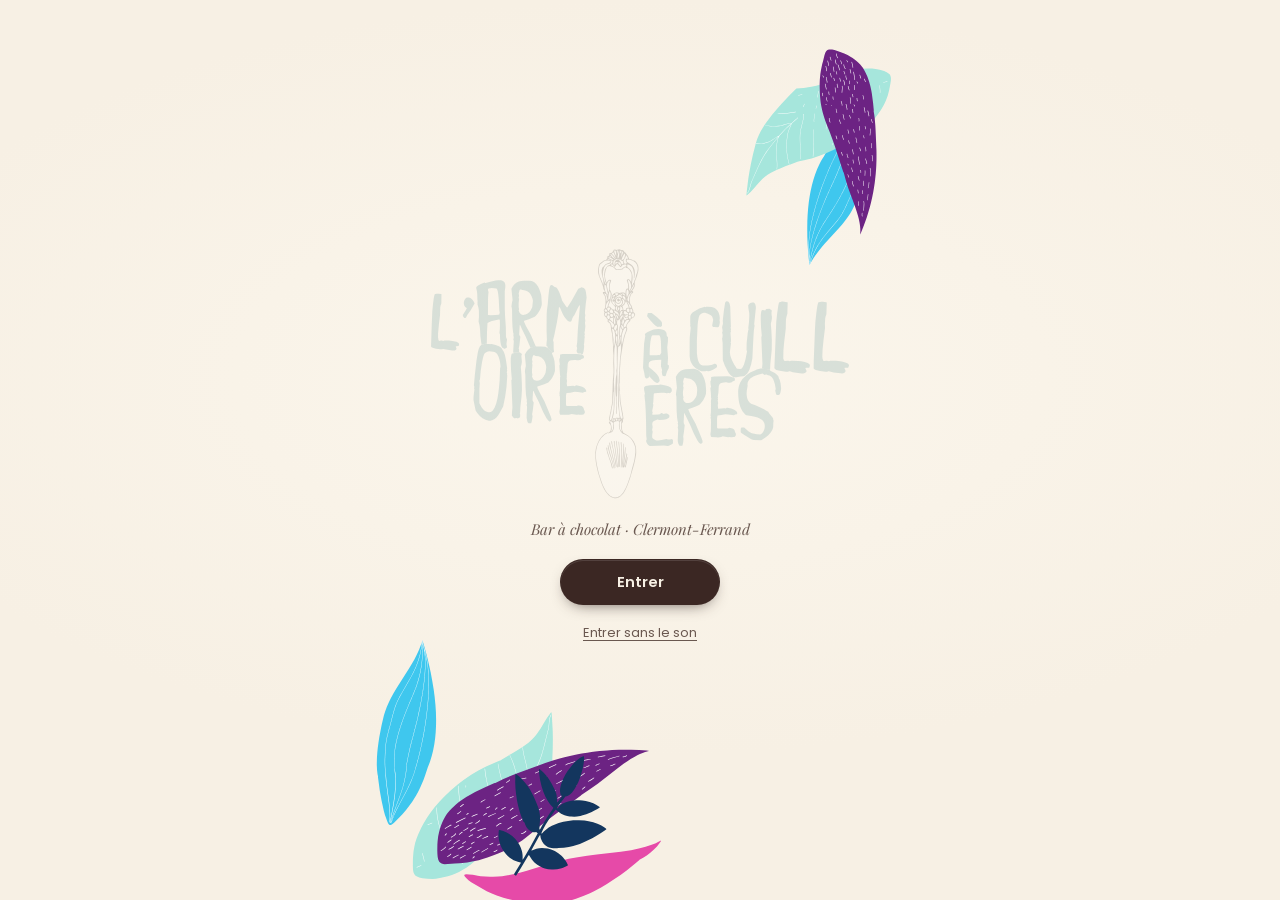
==== index.html @ fdead49d "L'Armoire à Cuillères : maquette du site-appli du bar à chocolat - Accueil : la devanture de la rue " ====
<!doctype html>
<html lang="fr">
<head>
<meta charset="utf-8">
<meta name="viewport" content="width=device-width, initial-scale=1, viewport-fit=cover">
<title>L'Armoire à Cuillères · Bar à chocolat & salon de thé à Clermont-Ferrand</title>
<meta name="description" content="Bar à chocolat et salon de thé rue des Chaussetiers à Clermont-Ferrand : 12 chocolats chauds grands crus, pâtisseries faites maison, thés, cafés et brunch du dimanche à 23 €. Ouvert du mardi au dimanche.">
<meta name="robots" content="noindex, nofollow">
<link rel="canonical" href="https://maliciousmusic.github.io/larmoire-a-cuilleres/">
<meta name="theme-color" content="#3B2723">
<meta name="color-scheme" content="light">
<meta name="format-detection" content="telephone=no">
<meta name="apple-mobile-web-app-capable" content="yes">
<meta name="mobile-web-app-capable" content="yes">
<meta name="apple-mobile-web-app-status-bar-style" content="default">
<meta name="apple-mobile-web-app-title" content="L'Armoire">
<meta name="geo.region" content="FR-63">
<meta name="geo.placename" content="Clermont-Ferrand">
<meta name="geo.position" content="45.778325;3.0841183">
<meta name="ICBM" content="45.778325, 3.0841183">
<meta property="og:type" content="website">
<meta property="og:locale" content="fr_FR">
<meta property="og:site_name" content="L'Armoire à Cuillères">
<meta property="og:title" content="L'Armoire à Cuillères · Bar à chocolat à Clermont-Ferrand">
<meta property="og:description" content="12 chocolats chauds grands crus, pâtisseries maison et brunch du dimanche, rue des Chaussetiers.">
<meta property="og:url" content="https://maliciousmusic.github.io/larmoire-a-cuilleres/">
<meta property="og:image" content="https://maliciousmusic.github.io/larmoire-a-cuilleres/assets/img/og-armoire.jpg">
<meta property="og:image:width" content="1200">
<meta property="og:image:height" content="630">
<meta name="twitter:card" content="summary_large_image">
<link rel="manifest" href="manifest.webmanifest">
<link rel="icon" href="assets/icons/favicon.svg" type="image/svg+xml">
<link rel="apple-touch-icon" href="assets/icons/apple-touch-icon.png">
<link rel="preload" href="assets/fonts/armoire-lettres.woff2" as="font" type="font/woff2" crossorigin>
<link rel="preload" href="assets/fonts/poppins-normal-400-latin.woff2" as="font" type="font/woff2" crossorigin>
<link rel="stylesheet" href="css/fonts.css?v=20260928091213">
<link rel="stylesheet" href="css/armoire.css?v=20260928091213">
<!-- JSONLD:DEBUT -->
<script type="application/ld+json">{"@context":"https://schema.org","@type":["CafeOrCoffeeShop","Bakery"],"@id":"https://maliciousmusic.github.io/larmoire-a-cuilleres/#armoire","name":"L'Armoire à Cuillères","alternateName":"L'Armoire à cuillères, bar à chocolat","description":"Bar à chocolat et salon de thé : 12 chocolats chauds grands crus, pâtisseries faites maison, thés, cafés et brunch du dimanche.","url":"https://maliciousmusic.github.io/larmoire-a-cuilleres/","image":"https://maliciousmusic.github.io/larmoire-a-cuilleres/assets/img/og-armoire.jpg","logo":"https://maliciousmusic.github.io/larmoire-a-cuilleres/assets/icons/icon-512.png","telephone":"+33783412145","email":"hello@larmoireacuilleres.com","priceRange":"€","servesCuisine":["Chocolat chaud","Pâtisserie","Brunch","Salon de thé"],"address":{"@type":"PostalAddress","streetAddress":"11 rue des Chaussetiers","postalCode":"63000","addressLocality":"Clermont-Ferrand","addressRegion":"Auvergne-Rhône-Alpes","addressCountry":"FR"},"geo":{"@type":"GeoCoordinates","latitude":45.778325,"longitude":3.0841183},"hasMap":"https://www.google.com/maps/place/L%27Armoire+%C3%A0+cuill%C3%A8res/@45.778325,3.0841183,17z/data=!4m6!3m5!1s0x47f71bdd60ae5327:0x1307a65303df46c3!8m2!3d45.778325!4d3.0841183","openingHoursSpecification":[{"@type":"OpeningHoursSpecification","dayOfWeek":"https://schema.org/Sunday","opens":"11:00","closes":"19:00"},{"@type":"OpeningHoursSpecification","dayOfWeek":"https://schema.org/Tuesday","opens":"13:00","closes":"19:00"},{"@type":"OpeningHoursSpecification","dayOfWeek":"https://schema.org/Wednesday","opens":"13:00","closes":"19:00"},{"@type":"OpeningHoursSpecification","dayOfWeek":"https://schema.org/Thursday","opens":"13:00","closes":"19:00"},{"@type":"OpeningHoursSpecification","dayOfWeek":"https://schema.org/Friday","opens":"13:00","closes":"19:00"},{"@type":"OpeningHoursSpecification","dayOfWeek":"https://schema.org/Saturday","opens":"13:00","closes":"19:00"}],"acceptsReservations":"Brunch du dimanche uniquement, par téléphone ou SMS","sameAs":["https://www.instagram.com/larmoireacuilleres/","https://www.facebook.com/larmoireacuilleres"],"hasMenu":{"@type":"Menu","name":"La carte","inLanguage":"fr","hasMenuSection":[{"@type":"MenuSection","name":"Chocolats grands crus","hasMenuItem":[{"@type":"MenuItem","name":"Blanc Ivoire 33 %","description":"Chocolat blanc peu sucré, aux notes de gâteau au beurre & de vanille.","offers":{"@type":"Offer","price":"5.20","priceCurrency":"EUR"}},{"@type":"MenuItem","name":"Kewane 34 %","description":"Crémeux & réglissé.","offers":{"@type":"Offer","price":"5.20","priceCurrency":"EUR"}},{"@type":"MenuItem","name":"Caramélia 35 %","description":"Douceur sucrée & ronde.","offers":{"@type":"Offer","price":"5.20","priceCurrency":"EUR"}},{"@type":"MenuItem","name":"Elianza Lait 35 %","description":"Crème glacée, caramel au beurre, cacao grillé & miel de châtaignier.","offers":{"@type":"Offer","price":"5.20","priceCurrency":"EUR"}},{"@type":"MenuItem","name":"Vanuari Lait 39 %","description":"Lait entier aux notes sucrées.","offers":{"@type":"Offer","price":"5.20","priceCurrency":"EUR"}},{"@type":"MenuItem","name":"Z-Caramel 43 %","description":"Texture craquante de caramel.","offers":{"@type":"Offer","price":"5.20","priceCurrency":"EUR"}},{"@type":"MenuItem","name":"Elianza Noir 55 %","description":"Cacao grillé, réglisse, anis étoilé & vanille.","offers":{"@type":"Offer","price":"5.20","priceCurrency":"EUR"}},{"@type":"MenuItem","name":"Vanuari Noir 63 %","description":"Texture fluide et équilibrée, douceur du miel, fruits rouges & poivre.","offers":{"@type":"Offer","price":"5.20","priceCurrency":"EUR"}},{"@type":"MenuItem","name":"Z-Café 70 %","description":"Véritables grains de café broyés avec le cacao.","offers":{"@type":"Offer","price":"5.20","priceCurrency":"EUR"}},{"@type":"MenuItem","name":"Mokaya Noir 75 %","description":"Fruits exotiques, miel, amandes & noisettes grillées, cacao fin grillé et poivré, vanille.","offers":{"@type":"Offer","price":"5.20","priceCurrency":"EUR"}},{"@type":"MenuItem","name":"Arcango Noir 85 %","description":"Cacao grillé aux légères notes de châtaignes.","offers":{"@type":"Offer","price":"5.20","priceCurrency":"EUR"}},{"@type":"MenuItem","name":"Noir Infini 99 %","description":"La saveur la plus intense.","offers":{"@type":"Offer","price":"5.20","priceCurrency":"EUR"}}]},{"@type":"MenuSection","name":"Les classiques","hasMenuItem":[{"@type":"MenuItem","name":"Chocolat Soyeux","description":"Doux & non sucré.","offers":{"@type":"Offer","price":"4.70","priceCurrency":"EUR"}},{"@type":"MenuItem","name":"Chocolat Intense","description":"Épais & corsé, cannelle et miel.","offers":{"@type":"Offer","price":"5.20","priceCurrency":"EUR"}}]},{"@type":"MenuSection","name":"Chocolats gourmets","hasMenuItem":[{"@type":"MenuItem","name":"Praliné noisette","offers":{"@type":"Offer","price":"5.90","priceCurrency":"EUR"}},{"@type":"MenuItem","name":"Guimauve","offers":{"@type":"Offer","price":"5.90","priceCurrency":"EUR"}},{"@type":"MenuItem","name":"Coco façon Bounty","offers":{"@type":"Offer","price":"5.90","priceCurrency":"EUR"}}]},{"@type":"MenuSection","name":"Chocolats glacés","hasMenuItem":[{"@type":"MenuItem","name":"Chocolat frappé simple","offers":{"@type":"Offer","price":"5.50","priceCurrency":"EUR"}},{"@type":"MenuItem","name":"Mocha glacé","offers":{"@type":"Offer","price":"5.80","priceCurrency":"EUR"}}]},{"@type":"MenuSection","name":"Cafés","hasMenuItem":[{"@type":"MenuItem","name":"Espresso","offers":{"@type":"Offer","price":"1.60","priceCurrency":"EUR"}},{"@type":"MenuItem","name":"Lungo","offers":{"@type":"Offer","price":"1.80","priceCurrency":"EUR"}},{"@type":"MenuItem","name":"Cappuccino","offers":{"@type":"Offer","price":"3.90","priceCurrency":"EUR"}},{"@type":"MenuItem","name":"Café latte","offers":{"@type":"Offer","price":"4.50","priceCurrency":"EUR"}},{"@type":"MenuItem","name":"Café viennois","offers":{"@type":"Offer","price":"2.50","priceCurrency":"EUR"}},{"@type":"MenuItem","name":"Mocha","description":"Espresso, chocolat & lait.","offers":{"@type":"Offer","price":"4.50","priceCurrency":"EUR"}}]},{"@type":"MenuSection","name":"Spécialités","hasMenuItem":[{"@type":"MenuItem","name":"Chaï Latte","description":"Latte aux épices.","offers":{"@type":"Offer","price":"4.50","priceCurrency":"EUR"}},{"@type":"MenuItem","name":"Matcha Latte","offers":{"@type":"Offer","price":"5.50","priceCurrency":"EUR"}},{"@type":"MenuItem","name":"Matcha Fraise","offers":{"@type":"Offer","price":"6.00","priceCurrency":"EUR"}}]},{"@type":"MenuSection","name":"Thés & infusions","hasMenuItem":[{"@type":"MenuItem","name":"Montagne Bleue","description":"Thé noir, fraise & rhubarbe.","offers":{"@type":"Offer","price":"3.90","priceCurrency":"EUR"}},{"@type":"MenuItem","name":"Blue of London","description":"Thé noir du Yunnan & bergamote.","offers":{"@type":"Offer","price":"3.90","priceCurrency":"EUR"}},{"@type":"MenuItem","name":"Thé des Alizés","description":"Thé vert, pêche blanche & fleur d'oranger.","offers":{"@type":"Offer","price":"3.90","priceCurrency":"EUR"}},{"@type":"MenuItem","name":"Thé des Fakirs","description":"Thé vert, cardamome, gingembre & agrumes.","offers":{"@type":"Offer","price":"3.90","priceCurrency":"EUR"}},{"@type":"MenuItem","name":"Thé Merveilleux","description":"Thé vert, amandes caramélisées & pistache.","offers":{"@type":"Offer","price":"3.90","priceCurrency":"EUR"}},{"@type":"MenuItem","name":"Limoncha","description":"Thé vert & noir aux influences japonaises, riz grillé, amandes & citron.","offers":{"@type":"Offer","price":"3.90","priceCurrency":"EUR"}},{"@type":"MenuItem","name":"Mama Relax","description":"Infusion BIO, mélisse & lavande.","offers":{"@type":"Offer","price":"3.90","priceCurrency":"EUR"}},{"@type":"MenuItem","name":"L'Herboriste","description":"Infusion BIO, curcuma, réglisse & verveine.","offers":{"@type":"Offer","price":"3.90","priceCurrency":"EUR"}},{"@type":"MenuItem","name":"Paris for You","description":"Thé vert, litchi, framboise & notes de rose.","offers":{"@type":"Offer","price":"3.90","priceCurrency":"EUR"}},{"@type":"MenuItem","name":"Louvre côté Jardin","description":"Thé vert, pomme, prune & coing.","offers":{"@type":"Offer","price":"3.90","priceCurrency":"EUR"}}]},{"@type":"MenuSection","name":"Boissons fraîches","hasMenuItem":[{"@type":"MenuItem","name":"Matcha glacé","offers":{"@type":"Offer","price":"5.50","priceCurrency":"EUR"}},{"@type":"MenuItem","name":"Sodas","description":"Coca-Cola, Coca-Cola Zéro, ou limonade Lorina.","offers":{"@type":"Offer","price":"4.00","priceCurrency":"EUR"}},{"@type":"MenuItem","name":"Jus de fruits","offers":{"@type":"Offer","price":"4.00","priceCurrency":"EUR"}},{"@type":"MenuItem","name":"Citronnade maison","offers":{"@type":"Offer","price":"4.50","priceCurrency":"EUR"}},{"@type":"MenuItem","name":"Thé glacé maison","description":"Pêche, sureau, framboise ou citron.","offers":{"@type":"Offer","price":"4.00","priceCurrency":"EUR"}},{"@type":"MenuItem","name":"Sirop à l'eau","offers":{"@type":"Offer","price":"2.00","priceCurrency":"EUR"}}]},{"@type":"MenuSection","name":"Gâteaux","hasMenuItem":[{"@type":"MenuItem","name":"Fondant chocolat noir","description":"Pointe de sel.","offers":{"@type":"Offer","price":"5.50","priceCurrency":"EUR"}},{"@type":"MenuItem","name":"Fondant chocolat au lait","offers":{"@type":"Offer","price":"5.50","priceCurrency":"EUR"}},{"@type":"MenuItem","name":"Brownie","offers":{"@type":"Offer","price":"5.50","priceCurrency":"EUR"}},{"@type":"MenuItem","name":"Cheesecake","offers":{"@type":"Offer","price":"5.50","priceCurrency":"EUR"}},{"@type":"MenuItem","name":"Cookie","offers":{"@type":"Offer","price":"3.90","priceCurrency":"EUR"}},{"@type":"MenuItem","name":"Cake","offers":{"@type":"Offer","price":"4.90","priceCurrency":"EUR"}}]},{"@type":"MenuSection","name":"Pour les petits bidons","hasMenuItem":[{"@type":"MenuItem","name":"Formule enfant","description":"Verre de lait spéculoos-vanille, chocolat chaud ou boisson fraîche + petite part de gâteau.","offers":{"@type":"Offer","price":"5.60","priceCurrency":"EUR"}}]},{"@type":"MenuSection","name":"Brunch du dimanche","hasMenuItem":[{"@type":"MenuItem","name":"Brunch du dimanche","description":"Un plat salé au choix (accompagné de sa salade fraîche), Une boisson chaude au choix (café, thé ou chocolat chaud), Un jus de pomme, Notre délicieux cookie (la petite touche sucrée signée L’Armoire), et buffet à volonté.","offers":{"@type":"Offer","price":"23.00","priceCurrency":"EUR"}}]}]},"foundingDate":"2013"}</script>
<script type="application/ld+json">{"@context":"https://schema.org","@type":"FAQPage","mainEntity":[{"@type":"Question","name":"Peut-on réserver pour le goûter ?","acceptedAnswer":{"@type":"Answer","text":"Non : pour le goûter, on vient comme on est, sans réservation. L'Armoire est toute petite ; en semaine ou en début d'après-midi, on trouve plus facilement une place."}},{"@type":"Question","name":"Comment réserver le brunch du dimanche ?","acceptedAnswer":{"@type":"Answer","text":"Par téléphone ou SMS au 07 83 41 21 45. Le brunch est servi tous les dimanches à partir de 11h30, 23 € par personne ; les places sont limitées."}},{"@type":"Question","name":"Le chocolat chaud est-il servi bouillant ?","acceptedAnswer":{"@type":"Answer","text":"Non : il est préparé à la minute et servi autour de 65 °C, la température où l'on sent le mieux ses arômes."}},{"@type":"Question","name":"Y a-t-il des laits végétaux ?","acceptedAnswer":{"@type":"Answer","text":"Oui : avoine, coco ou amande, pour 0,50 € de plus. Arômes (vanille, caramel, spéculoos, praliné noisette) : 0,30 €."}},{"@type":"Question","name":"Peut-on commander un gâteau entier ?","acceptedAnswer":{"@type":"Answer","text":"Oui, au moins 24 h à l'avance, par e-mail à hello@larmoireacuilleres.com."}},{"@type":"Question","name":"Tout est-il fait maison ?","acceptedAnswer":{"@type":"Answer","text":"Oui : les pâtisseries sont préparées chaque jour dans notre labo, rue des Chaussetiers, avec du lait bio, du miel et de la farine de producteurs d'Auvergne."}}]}</script>
<script type="application/ld+json">{"@context":"https://schema.org","@type":"WebSite","name":"L'Armoire à Cuillères","url":"https://maliciousmusic.github.io/larmoire-a-cuilleres/","inLanguage":"fr"}</script>
<!-- JSONLD:FIN -->
</head>
<body>
<a class="skip" href="#main">Aller au contenu</a>

<!-- ======================= icônes (dessinées au trait, comme leurs cuillères) ======================= -->
<svg class="sprite" aria-hidden="true" focusable="false">
  <defs>
    <symbol id="i-armoire" viewBox="0 0 32 32"><path d="M6 7.5c0-2 1.5-3.5 3.5-3.5h13c2 0 3.5 1.5 3.5 3.5V26H6z"/><path d="M4.5 7.5h23M16 7.5V26M13.3 15.5v2.4M18.7 15.5v2.4M7.5 26v2.5M24.5 26v2.5M4.5 26h23"/><path d="M11 4.2c1.6-1.8 3.2-2.4 5-2.4s3.4.6 5 2.4"/></symbol>
    <symbol id="i-tasse" viewBox="0 0 32 32"><path d="M6 13h17v4.5c0 4.7-3.8 8.5-8.5 8.5S6 22.2 6 17.5z"/><path d="M23 15h1.6a3 3 0 0 1 0 6H22.3M3.5 28h23"/><path d="M11 9.5c-1.3-1.4 1.2-2.4 0-4M15 9.5c-1.3-1.4 1.2-2.4 0-4M19 9.5c-1.3-1.4 1.2-2.4 0-4"/></symbol>
    <symbol id="i-brunch" viewBox="0 0 32 32"><path d="M4.8 21.5c-1.6-4.5.6-9 4.6-10.6 3-1.2 6.3-1.2 9.2-.4 4.3 1.2 7.6 5 7.6 9.6"/><path d="M9.4 10.9l1.8 10.3M16 10.1v11.4M22.6 10.9l-1.8 10.3M4.8 21.5c3.7.9 7.5 1.4 11.2 1.4s7.5-.5 11.2-1.4"/><path d="M3 25.5h26"/></symbol>
    <symbol id="i-cuillere" viewBox="0 0 32 32"><path d="M16 2.8c1.7 0 2.7 1.2 2.7 2.6 0 1.3-1 2.2-1.6 3.2-.5.9-.4 2-.4 3v5.3"/><path d="M16 2.8c-1.7 0-2.7 1.2-2.7 2.6 0 1.3 1 2.2 1.6 3.2.5.9.4 2 .4 3v5.3"/><path d="M16 16.9c3.1 0 5 2.7 5 6s-2.2 6.3-5 6.3-5-3-5-6.3 1.9-6 5-6z"/><path d="M14.6 5.3c.5-.6 2.3-.6 2.8 0M16 22v5"/></symbol>
    <symbol id="i-nichoir" viewBox="0 0 32 32"><path d="M6 13L16 4l10 9"/><path d="M8.5 11.5V27h15V11.5M5.5 27h21"/><circle cx="16" cy="16.5" r="3"/><path d="M16 21.5v3M13.5 22.5h5"/></symbol>
    <symbol id="i-horloge" viewBox="0 0 24 24"><circle cx="12" cy="12" r="8.5"/><path d="M12 7.5V12l3 2"/></symbol>
    <symbol id="i-pin" viewBox="0 0 24 24"><path d="M12 21s-6.5-5.6-6.5-11a6.5 6.5 0 0 1 13 0c0 5.4-6.5 11-6.5 11z"/><circle cx="12" cy="10" r="2.4"/></symbol>
    <symbol id="i-tel" viewBox="0 0 24 24"><path d="M6.6 3.5h2.8l1.4 4.2-2 1.3a11 11 0 0 0 6.2 6.2l1.3-2 4.2 1.4v2.8a2 2 0 0 1-2.1 2A16 16 0 0 1 4.6 5.6a2 2 0 0 1 2-2.1z"/></symbol>
    <symbol id="i-insta" viewBox="0 0 24 24"><rect x="3.5" y="3.5" width="17" height="17" rx="5"/><circle cx="12" cy="12" r="3.9"/><circle cx="17.2" cy="6.8" r=".6"/></symbol>
    <symbol id="i-mail" viewBox="0 0 24 24"><rect x="3.5" y="5.5" width="17" height="13" rx="2"/><path d="M4 7l8 6 8-6"/></symbol>
    <symbol id="i-sms" viewBox="0 0 24 24"><path d="M4 5.5h16v10.5H9.5L5.5 19.5V16H4z"/><path d="M8 10.5h.01M12 10.5h.01M16 10.5h.01"/></symbol>
    <symbol id="i-son" viewBox="0 0 24 24"><path d="M4 9.5h3.5L12 5.5v13l-4.5-4H4z"/><path class="onde" d="M15.5 9a4 4 0 0 1 0 6M18 6.5a7.6 7.6 0 0 1 0 11"/><path class="barre" d="M16 9l5 6M21 9l-5 6"/></symbol>
    <symbol id="i-croix" viewBox="0 0 24 24"><path d="M6 6l12 12M18 6L6 18"/></symbol>
    <symbol id="i-fleche" viewBox="0 0 24 24"><path d="M5 12h13M13 6.5l5.5 5.5-5.5 5.5"/></symbol>
    <symbol id="i-cal" viewBox="0 0 24 24"><rect x="4" y="5.5" width="16" height="14" rx="2"/><path d="M4 10h16M8.5 3.5v4M15.5 3.5v4"/></symbol>
    <symbol id="i-etoile" viewBox="0 0 24 24"><path d="M12 3.8l2.5 5.2 5.7.8-4.1 4 1 5.7L12 16.8l-5.1 2.7 1-5.7-4.1-4 5.7-.8z"/></symbol>
    <symbol id="i-qr" viewBox="0 0 24 24"><rect x="4" y="4" width="6" height="6" rx="1"/><rect x="14" y="4" width="6" height="6" rx="1"/><rect x="4" y="14" width="6" height="6" rx="1"/><path d="M14 14h2.5v2.5H14zM17.5 17.5H20V20h-2.5zM14 18.5h1.5M18.5 14H20"/></symbol>
  </defs>
</svg>

<!-- ======================= décor pour ordinateur ======================= -->
<aside class="bureau" aria-hidden="true">
  <div class="bureau-g"><div class="bureau-feuilles" id="bureau-feuilles-g"></div><p class="bureau-mot">Bar à chocolat<br>&amp; salon de thé</p><p class="bureau-adr">11 rue des Chaussetiers<br>Clermont-Ferrand</p></div>
  <div class="bureau-d"><div class="bureau-qr" id="bureau-qr"></div><p class="bureau-mot">Encore mieux<br>sur votre téléphone</p><div class="bureau-feuilles" id="bureau-feuilles-d"></div></div>
</aside>

<!-- ======================= ouverture : le logo se dessine ======================= -->
<div class="splash" id="splash" hidden>
  <div class="splash-feuilles" id="splash-feuilles" aria-hidden="true"></div>
  <div class="splash-logo" id="splash-logo" role="img" aria-label="L'Armoire à Cuillères"></div>
  <p class="splash-sous">Bar à chocolat · Clermont-Ferrand</p>
  <button class="btn btn-choco splash-entrer" id="splash-entrer" type="button" data-sfx="none">Entrer</button>
  <button class="splash-muet" id="splash-muet" type="button" data-sfx="none">Entrer sans le son</button>
</div>

<main id="main">

  <!-- ======================= ACCUEIL ======================= -->
  <section class="view" id="accueil" data-view="accueil" aria-labelledby="accueil-titre">
    <div class="view-scroll">
      <div class="scene" id="scene-facade">
        <div class="facade-host" id="facade-host"></div>
        <p class="scene-astuce" id="scene-astuce" aria-hidden="true">Touchez la porte, les nichoirs, l’ardoise…</p>
        <div class="scene-vitre" id="scene-vitre" hidden>
          <button class="sv-fermer" id="sv-fermer" type="button" aria-label="Revenir dans la rue" data-sfx="none"><svg aria-hidden="true"><use href="#i-croix"/></svg></button>
          <p class="sv-etat" role="status"><span id="sv-etat"></span><span class="visuellement-cache" id="sv-semaine"></span></p>
        </div>
      </div>
      <div class="contenu">
        <h1 id="accueil-titre" class="h-accueil"><span class="visuellement-cache">L’Armoire à Cuillères</span><span class="h1-logo" id="accueil-logo" aria-hidden="true"></span> <span class="h1-sous">Bar à chocolat &amp; salon de thé à Clermont-Ferrand</span></h1>
        <p class="intro">Douze chocolats chauds grands crus, des pâtisseries faites maison chaque matin, des thés, des cafés et le brunch du dimanche. Dans une toute petite boutique de la rue des Chaussetiers, à deux pas de la cathédrale.</p>

        <nav class="actions" aria-label="Accès rapides">
          <a class="action" href="https://www.google.com/maps/dir/?api=1&amp;destination=L%27Armoire%20%C3%A0%20cuill%C3%A8res%2C%2011%20rue%20des%20Chaussetiers%2C%2063000%20Clermont-Ferrand" target="_blank" rel="noopener"><svg aria-hidden="true"><use href="#i-pin"/></svg><span>Itinéraire</span></a>
          <a class="action" href="tel:+33783412145"><svg aria-hidden="true"><use href="#i-tel"/></svg><span>Appeler</span></a>
          <a class="action" href="#brunch"><svg aria-hidden="true"><use href="#i-cal"/></svg><span>Brunch</span></a>
          <a class="action" href="https://www.instagram.com/larmoireacuilleres/" target="_blank" rel="noopener"><svg aria-hidden="true"><use href="#i-insta"/></svg><span>Instagram</span></a>
        </nav>

        <button class="carte-jour" id="carte-jour" type="button">
          <span class="cj-etat" id="cj-etat">Ouvert aujourd’hui</span>
          <span class="cj-heures" id="cj-heures">13h – 19h</span>
          <span class="cj-voir">Les horaires <svg aria-hidden="true"><use href="#i-fleche"/></svg></span>
        </button>

        <section class="ardoise" id="ardoise" aria-labelledby="ardoise-titre">
          <h2 id="ardoise-titre" class="ardoise-titre">Pâtisseries du jour</h2>
          <ul class="ardoise-liste" id="ardoise-liste">
            <li><span>Fondant lait caramélisé</span><span>5,50</span></li>
            <li><span>Fondant noir pointe de sel</span><span>5,50</span></li>
            <li><span>Brownie noix, noisettes</span><span>5,50</span></li>
            <li><span>Cheesecake citron vert</span><span>5,50</span></li>
            <li><span>Cookies pépites de chocolat</span><span>3,90</span></li>
            <li><span>Cake marbré chocolat</span><span>4,90</span></li>
            <li><span>Tarte citron meringuée</span><span>5,20</span></li>
          </ul>
          <p class="ardoise-sign">Fait-maison par Mallo, Amina</p>
        </section>

        <section class="panneau-ici" id="panneau-ici" aria-labelledby="ici-titre">
          <h2 id="ici-titre" class="ici-titre">Ici</h2>
          <p class="ici-verbes" id="ici-verbes">On poche, on crème, on dresse, on blanchit, on saupoudre, on fouette, on glace, on zeste, on enfourne, on émulsionne, on nappe, on caramélise, on chérit notre matière première : notre miel de caractère, notre farine soyeuse, notre crème onctueuse, nos oeufs dorés et notre chocolat sélectionné.</p>
          <p class="ici-fin">Et donc, ici on aime le fait maison.</p>
        </section>

        <a class="teaser-salon" href="#nous">
          <img src="assets/img/salon.webp" width="720" height="486" loading="lazy" decoding="async" alt="Le salon de thé : une chaise bistrot en bois courbé, un guéridon menthe avec une théière à roses et une part de fondant, la vieille armoire vitrée pleine de vaisselle, une malle de livres">
          <span class="ts-titre">Entrez dans le salon</span>
          <span class="ts-sous">Chaises anciennes, vaisselle chinée, et des livres en haut de l’armoire</span>
        </a>

        <a class="teaser-crus" href="#carte" id="teaser-crus">
          <span class="tc-titre">12 chocolats grands crus</span>
          <span class="tc-sous">du blanc ivoire au noir infini, 33 à 99 % de cacao</span>
          <span class="tc-nuancier" id="tc-nuancier" aria-hidden="true"></span>
          <span class="tc-voir">Voir la carte <svg aria-hidden="true"><use href="#i-fleche"/></svg></span>
        </a>
      </div>
    </div>
  </section>

  <!-- ======================= LA CARTE ======================= -->
  <section class="view" id="carte" data-view="carte" aria-labelledby="carte-titre">
    <div class="view-scroll">
      <div class="contenu">
        <header class="v-tete">
          <h2 id="carte-titre" class="v-titre">La carte</h2>
          <p class="v-sous">Chocolats chauds, pâtisseries maison, thés &amp; cafés</p>
        </header>

        <div class="table-gouter" id="table-gouter">
          <canvas class="tg-canvas" id="tg-canvas" aria-hidden="true"></canvas>
          <div class="tg-vie" id="tg-vie" aria-hidden="true"></div>
          <p class="tg-legende" id="tg-legende" aria-live="polite"><span class="tg-nom">Vanuari Noir 63 %</span><span class="tg-prix">5,20 €</span></p>
        </div>

        <section class="crus" id="crus" aria-labelledby="crus-titre">
          <div class="rub-tete"><h3 id="crus-titre" class="rub-titre">Chocolats grands crus</h3><span class="rub-prix">5,20 €</span></div>
          <p class="crus-aide">Du plus doux au plus intense : choisissez votre cru, on vous le sert.</p>
          <div class="nuancier" id="nuancier" role="radiogroup" aria-label="Choisir un chocolat grand cru"></div>
          <div class="cru-fiche" id="cru-fiche" aria-live="polite"></div>
        </section>

        <nav class="rubriques" id="rubriques" aria-label="Rubriques de la carte"></nav>

        <!-- CARTE:DEBUT -->
<section class="rubrique rub-crus-liste" id="r-crus" aria-labelledby="r-crus-t" data-rub="chocolats">
  <div class="rub-tete"><h3 id="r-crus-t" class="rub-titre">Les douze crus</h3><span class="rub-prix">5,20 €</span></div>
  <ul class="plats">
    <li><button class="plat" type="button" data-id="blanc-ivoire" data-kind="cru"><span class="p-nom">Blanc Ivoire 33 %</span><span class="p-desc">Chocolat blanc peu sucré, aux notes de gâteau au beurre &amp; de vanille.</span></button></li>
    <li><button class="plat" type="button" data-id="kewane" data-kind="cru"><span class="p-nom">Kewane 34 %</span><span class="p-desc">Crémeux &amp; réglissé.</span></button></li>
    <li><button class="plat" type="button" data-id="caramelia" data-kind="cru"><span class="p-nom">Caramélia 35 %</span><span class="p-desc">Douceur sucrée &amp; ronde.</span></button></li>
    <li><button class="plat" type="button" data-id="elianza-lait" data-kind="cru"><span class="p-nom">Elianza Lait 35 %</span><span class="p-desc">Crème glacée, caramel au beurre, cacao grillé &amp; miel de châtaignier.</span></button></li>
    <li><button class="plat" type="button" data-id="vanuari-lait" data-kind="cru"><span class="p-nom">Vanuari Lait 39 %</span><span class="p-desc">Lait entier aux notes sucrées.</span></button></li>
    <li><button class="plat" type="button" data-id="z-caramel" data-kind="cru"><span class="p-nom">Z-Caramel 43 %</span><span class="p-desc">Texture craquante de caramel.</span></button></li>
    <li><button class="plat" type="button" data-id="elianza-noir" data-kind="cru"><span class="p-nom">Elianza Noir 55 %</span><span class="p-desc">Cacao grillé, réglisse, anis étoilé &amp; vanille.</span></button></li>
    <li><button class="plat" type="button" data-id="vanuari-noir" data-kind="cru"><span class="p-nom">Vanuari Noir 63 %</span><span class="p-desc">Texture fluide et équilibrée, douceur du miel, fruits rouges &amp; poivre.</span></button></li>
    <li><button class="plat" type="button" data-id="z-cafe" data-kind="cru"><span class="p-nom">Z-Café 70 %</span><span class="p-desc">Véritables grains de café broyés avec le cacao.</span></button></li>
    <li><button class="plat" type="button" data-id="mokaya-noir" data-kind="cru"><span class="p-nom">Mokaya Noir 75 % <abbr class="bio" title="Issu de l’agriculture biologique">BIO</abbr></span><span class="p-desc">Fruits exotiques, miel, amandes &amp; noisettes grillées, cacao fin grillé et poivré, vanille.</span></button></li>
    <li><button class="plat" type="button" data-id="arcango-noir" data-kind="cru"><span class="p-nom">Arcango Noir 85 %</span><span class="p-desc">Cacao grillé aux légères notes de châtaignes.</span></button></li>
    <li><button class="plat" type="button" data-id="noir-infini" data-kind="cru"><span class="p-nom">Noir Infini 99 %</span><span class="p-desc">La saveur la plus intense.</span></button></li>
  </ul>
</section>
<section class="rubrique" id="r-classiques" aria-labelledby="r-classiques-t" data-rub="chocolats">
  <div class="rub-tete"><h3 id="r-classiques-t" class="rub-titre">Les classiques</h3></div>
  <ul class="plats">
    <li><button class="plat" type="button" data-id="soyeux" data-kind="boisson"><span class="p-nom">Chocolat Soyeux</span><span class="p-prix">4,70 €</span><span class="p-desc">Doux &amp; non sucré.</span></button></li>
    <li><button class="plat" type="button" data-id="intense" data-kind="boisson"><span class="p-nom">Chocolat Intense</span><span class="p-prix">5,20 €</span><span class="p-desc">Épais &amp; corsé, cannelle et miel.</span></button></li>
  </ul>
</section>
<section class="rubrique" id="r-gourmets" aria-labelledby="r-gourmets-t" data-rub="chocolats">
  <div class="rub-tete"><h3 id="r-gourmets-t" class="rub-titre">Chocolats gourmets</h3></div>
  <ul class="plats">
    <li><button class="plat" type="button" data-id="praline" data-kind="boisson"><span class="p-nom">Praliné noisette</span><span class="p-prix">5,90 €</span></button></li>
    <li><button class="plat" type="button" data-id="guimauve" data-kind="boisson"><span class="p-nom">Guimauve</span><span class="p-prix">5,90 €</span></button></li>
    <li><button class="plat" type="button" data-id="coco" data-kind="boisson"><span class="p-nom">Coco façon Bounty</span><span class="p-prix">5,90 €</span></button></li>
  </ul>
</section>
<section class="rubrique" id="r-glaces" aria-labelledby="r-glaces-t" data-rub="chocolats">
  <div class="rub-tete"><h3 id="r-glaces-t" class="rub-titre">Chocolats glacés</h3></div>
  <ul class="plats">
    <li><button class="plat" type="button" data-id="frappe" data-kind="boisson"><span class="p-nom"><span class="p-froid" title="Boisson glacée">❄</span> Chocolat frappé simple</span><span class="p-prix">5,50 €</span></button></li>
    <li><button class="plat" type="button" data-id="mocha-glace" data-kind="boisson"><span class="p-nom"><span class="p-froid" title="Boisson glacée">❄</span> Mocha glacé</span><span class="p-prix">5,80 €</span></button></li>
  </ul>
</section>
<section class="rubrique" id="r-cafes" aria-labelledby="r-cafes-t" data-rub="cafes">
  <div class="rub-tete"><h3 id="r-cafes-t" class="rub-titre">Cafés</h3></div>
  <ul class="plats">
    <li><button class="plat" type="button" data-id="espresso" data-kind="boisson"><span class="p-nom">Espresso</span><span class="p-prix">1,60 €</span></button></li>
    <li><button class="plat" type="button" data-id="lungo" data-kind="boisson"><span class="p-nom">Lungo</span><span class="p-prix">1,80 €</span></button></li>
    <li><button class="plat" type="button" data-id="cappuccino" data-kind="boisson"><span class="p-nom">Cappuccino</span><span class="p-prix">3,90 €</span></button></li>
    <li><button class="plat" type="button" data-id="latte" data-kind="boisson"><span class="p-nom">Café latte</span><span class="p-prix">4,50 €</span></button></li>
    <li><button class="plat" type="button" data-id="viennois" data-kind="boisson"><span class="p-nom">Café viennois</span><span class="p-prix">2,50 €</span></button></li>
    <li><button class="plat" type="button" data-id="mocha" data-kind="boisson"><span class="p-nom">Mocha</span><span class="p-prix">4,50 €</span><span class="p-desc">Espresso, chocolat &amp; lait.</span></button></li>
  </ul>
</section>
<section class="rubrique" id="r-specialites" aria-labelledby="r-specialites-t" data-rub="specialites">
  <div class="rub-tete"><h3 id="r-specialites-t" class="rub-titre">Spécialités</h3></div>
  <ul class="plats">
    <li><button class="plat" type="button" data-id="chai" data-kind="boisson"><span class="p-nom">Chaï Latte</span><span class="p-prix">4,50 €</span><span class="p-desc">Latte aux épices.</span></button></li>
    <li><button class="plat" type="button" data-id="matcha" data-kind="boisson"><span class="p-nom">Matcha Latte</span><span class="p-prix">5,50 €</span></button></li>
    <li><button class="plat" type="button" data-id="matcha-fraise" data-kind="boisson"><span class="p-nom">Matcha Fraise</span><span class="p-prix">6,00 €</span></button></li>
  </ul>
</section>
<section class="rubrique" id="r-thes" aria-labelledby="r-thes-t" data-rub="thes">
  <div class="rub-tete"><h3 id="r-thes-t" class="rub-titre">Thés &amp; infusions</h3><span class="rub-prix">3,90 €</span></div>
  <ul class="plats">
    <li><button class="plat" type="button" data-id="montagne-bleue" data-kind="boisson"><span class="p-nom">Montagne Bleue</span><span class="p-desc">Thé noir, fraise &amp; rhubarbe.</span></button></li>
    <li><button class="plat" type="button" data-id="blue-of-london" data-kind="boisson"><span class="p-nom">Blue of London</span><span class="p-desc">Thé noir du Yunnan &amp; bergamote.</span></button></li>
    <li><button class="plat" type="button" data-id="alizes" data-kind="boisson"><span class="p-nom">Thé des Alizés</span><span class="p-desc">Thé vert, pêche blanche &amp; fleur d’oranger.</span></button></li>
    <li><button class="plat" type="button" data-id="fakirs" data-kind="boisson"><span class="p-nom">Thé des Fakirs</span><span class="p-desc">Thé vert, cardamome, gingembre &amp; agrumes.</span></button></li>
    <li><button class="plat" type="button" data-id="merveilleux" data-kind="boisson"><span class="p-nom">Thé Merveilleux</span><span class="p-desc">Thé vert, amandes caramélisées &amp; pistache.</span></button></li>
    <li><button class="plat" type="button" data-id="limoncha" data-kind="boisson"><span class="p-nom">Limoncha</span><span class="p-desc">Thé vert &amp; noir aux influences japonaises, riz grillé, amandes &amp; citron.</span></button></li>
    <li><button class="plat" type="button" data-id="mama-relax" data-kind="boisson"><span class="p-nom">Mama Relax</span><span class="p-desc">Infusion BIO, mélisse &amp; lavande.</span></button></li>
    <li><button class="plat" type="button" data-id="herboriste" data-kind="boisson"><span class="p-nom">L’Herboriste</span><span class="p-desc">Infusion BIO, curcuma, réglisse &amp; verveine.</span></button></li>
    <li><button class="plat" type="button" data-id="paris-for-you" data-kind="boisson"><span class="p-nom">Paris for You</span><span class="p-desc">Thé vert, litchi, framboise &amp; notes de rose.</span></button></li>
    <li><button class="plat" type="button" data-id="louvre-jardin" data-kind="boisson"><span class="p-nom">Louvre côté Jardin</span><span class="p-desc">Thé vert, pomme, prune &amp; coing.</span></button></li>
  </ul>
</section>
<section class="rubrique" id="r-fraiches" aria-labelledby="r-fraiches-t" data-rub="fraiches">
  <div class="rub-tete"><h3 id="r-fraiches-t" class="rub-titre">Boissons fraîches</h3></div>
  <ul class="plats">
    <li><button class="plat" type="button" data-id="matcha-glace" data-kind="boisson"><span class="p-nom"><span class="p-froid" title="Boisson glacée">❄</span> Matcha glacé</span><span class="p-prix">5,50 €</span></button></li>
    <li><button class="plat" type="button" data-id="soda-cola" data-kind="boisson"><span class="p-nom">Sodas</span><span class="p-prix">4,00 €</span><span class="p-desc">Coca-Cola, Coca-Cola Zéro, ou limonade Lorina.</span></button></li>
    <li><button class="plat" type="button" data-id="jus" data-kind="boisson"><span class="p-nom">Jus de fruits</span><span class="p-prix">4,00 €</span></button></li>
    <li><button class="plat" type="button" data-id="citronnade" data-kind="boisson"><span class="p-nom">Citronnade maison</span><span class="p-prix">4,50 €</span></button></li>
    <li><button class="plat" type="button" data-id="the-glace" data-kind="boisson"><span class="p-nom">Thé glacé maison</span><span class="p-prix">4,00 €</span><span class="p-desc">Pêche, sureau, framboise ou citron.</span></button></li>
    <li><button class="plat" type="button" data-id="sirop" data-kind="boisson"><span class="p-nom">Sirop à l’eau</span><span class="p-prix">2,00 €</span></button></li>
  </ul>
</section>
<section class="rubrique" id="r-gateaux" aria-labelledby="r-gateaux-t" data-rub="gateaux">
  <div class="rub-tete"><h3 id="r-gateaux-t" class="rub-titre">Gâteaux</h3></div>
  <p class="rub-note">Gâteaux du jour : voir sur l’ardoise</p>
  <ul class="plats">
    <li><button class="plat" type="button" data-id="fondant-noir" data-kind="gateau"><span class="p-nom">Fondant chocolat noir</span><span class="p-prix">5,50 €</span><span class="p-desc">Pointe de sel.</span></button></li>
    <li><button class="plat" type="button" data-id="fondant-lait" data-kind="gateau"><span class="p-nom">Fondant chocolat au lait</span><span class="p-prix">5,50 €</span></button></li>
    <li><button class="plat" type="button" data-id="brownie" data-kind="gateau"><span class="p-nom">Brownie</span><span class="p-prix">5,50 €</span></button></li>
    <li><button class="plat" type="button" data-id="cheesecake" data-kind="gateau"><span class="p-nom">Cheesecake</span><span class="p-prix">5,50 €</span></button></li>
    <li><button class="plat" type="button" data-id="cookie" data-kind="gateau"><span class="p-nom">Cookie</span><span class="p-prix">3,90 €</span></button></li>
    <li><button class="plat" type="button" data-id="cake-marbre" data-kind="gateau"><span class="p-nom">Cake</span><span class="p-prix">4,90 €</span></button></li>
  </ul>
</section>
<section class="rubrique" id="r-enfants" aria-labelledby="r-enfants-t" data-rub="enfants">
  <div class="rub-tete"><h3 id="r-enfants-t" class="rub-titre">Pour les petits bidons</h3></div>
  <ul class="plats">
    <li><button class="plat" type="button" data-id="formule-enfant" data-kind="boisson"><span class="p-nom">Formule enfant</span><span class="p-prix">5,60 €</span><span class="p-desc">Verre de lait spéculoos-vanille, chocolat chaud ou boisson fraîche + petite part de gâteau.</span></button></li>
  </ul>
</section>
<section class="rubrique" id="r-supplements" aria-labelledby="r-supplements-t" data-rub="supplements">
  <div class="rub-tete"><h3 id="r-supplements-t" class="rub-titre">Suppléments</h3></div>
  <ul class="plats">
    <li><div class="plat plat-info"><span class="p-nom">Arôme</span><span class="p-prix">+ 0,30 €</span><span class="p-desc">Vanille, caramel, spéculoos ou praliné noisette.</span></div></li>
    <li><div class="plat plat-info"><span class="p-nom">Lait végétal</span><span class="p-prix">+ 0,50 €</span><span class="p-desc">Avoine, coco ou amande.</span></div></li>
    <li><div class="plat plat-info"><span class="p-nom">Chantilly</span><span class="p-prix">+ 0,50 €</span></div></li>
  </ul>
</section>
<!-- CARTE:FIN -->

        <section class="commande-gateau" aria-labelledby="cg-titre">
          <h3 id="cg-titre" class="bloc-titre">Un gâteau entier ?</h3>
          <p>Nos pâtisseries chez vous, pour un anniversaire ou un dimanche : commandez au moins 24 h à l’avance.</p>
          <button class="btn btn-choco" type="button" id="cg-ouvrir" aria-haspopup="dialog" aria-controls="sheet-commande">Préparer ma commande</button>
        </section>

        <p class="carte-note">Tout est fait maison, chaque jour, dans notre petit labo. Le chocolat chaud est servi autour de 65 °C : jamais bouillant, pour garder ses arômes.</p>
      </div>
    </div>
  </section>

  <!-- ======================= LE BRUNCH ======================= -->
  <section class="view" id="brunch" data-view="brunch" aria-labelledby="brunch-titre">
    <div class="view-scroll">
      <div class="contenu">
        <header class="affiche-brunch">
          <p class="ab-sur">chaque dimanche</p>
          <h2 id="brunch-titre" class="ab-titre">Le brunch</h2>
          <p class="ab-prix"><span>23 €</span> dès 11h30</p>
          <div class="ab-feuilles" id="ab-feuilles" aria-hidden="true"></div>
        </header>

        <section class="bloc" aria-labelledby="formule-titre">
          <h3 id="formule-titre" class="bloc-titre"><em>dans la</em> formule</h3>
          <ul class="formule" id="formule">
            <li><strong>Un plat salé au choix</strong><span>accompagné de sa salade fraîche</span></li>
            <li><strong>Une boisson chaude au choix</strong><span>café, thé ou chocolat chaud</span></li>
            <li><strong>Un jus de pomme</strong></li>
            <li><strong>Notre délicieux cookie</strong><span>la petite touche sucrée signée L’Armoire</span></li>
          </ul>
        </section>

        <section class="bloc" aria-labelledby="buffet-titre">
          <h3 id="buffet-titre" class="bloc-titre">buffet <em>à volonté</em></h3>
          <p class="buffet-intro">Et surtout… un buffet pour composer votre brunch comme vous l’aimez.</p>
          <ul class="buffet" id="buffet">
            <li>Beurre</li><li>Confitures</li><li>Miel</li><li>Fromage blanc</li><li>Muesli</li><li>Pâtes à tartiner</li><li>Pain</li><li>Fruits frais</li><li>Petites gourmandises…</li>
          </ul>
        </section>

        <section class="bloc resa" id="resa" aria-labelledby="resa-titre">
          <h3 id="resa-titre" class="bloc-titre">Réserver</h3>
          <p class="resa-intro">Les places sont limitées : la réservation se fait par téléphone ou par SMS. Préparez votre message ici, il partira de votre téléphone.</p>
          <form class="resa-form" id="resa-form" novalidate>
            <fieldset>
              <legend>Quel dimanche ?</legend>
              <div class="choix" id="resa-dates"></div>
            </fieldset>
            <fieldset>
              <legend>Vers quelle heure ?</legend>
              <div class="choix" id="resa-heures">
                <label class="puce"><input type="radio" name="heure" value="11h30" checked><span>11h30</span></label>
                <label class="puce"><input type="radio" name="heure" value="12h30"><span>12h30</span></label>
                <label class="puce"><input type="radio" name="heure" value="13h30"><span>13h30</span></label>
              </div>
            </fieldset>
            <div class="ligne">
              <span class="ligne-lab" id="couverts-lab">Nombre de personnes</span>
              <div class="stepper" role="group" aria-labelledby="couverts-lab">
                <button type="button" class="st-moins" id="couverts-moins" aria-label="Une personne de moins" data-sfx="down">−</button>
                <output id="couverts" aria-live="polite">2</output>
                <button type="button" class="st-plus" id="couverts-plus" aria-label="Une personne de plus" data-sfx="up">+</button>
              </div>
            </div>
            <label class="champ"><span>Votre prénom</span><input id="resa-prenom" name="given-name" autocomplete="given-name" maxlength="30" placeholder="Julie"></label>
            <label class="champ"><span>Un petit mot <em>(facultatif)</em></span><input id="resa-mot" maxlength="120" placeholder="Végétarien, un anniversaire, une poussette…"></label>
            <div class="resa-apercu" id="resa-apercu" aria-live="polite"></div>
            <div class="resa-boutons">
              <a class="btn btn-choco" id="resa-sms" href="sms:+33783412145"><svg aria-hidden="true"><use href="#i-sms"/></svg>Envoyer par SMS</a>
              <a class="btn btn-ligne" href="tel:+33783412145"><svg aria-hidden="true"><use href="#i-tel"/></svg>Appeler</a>
            </div>
            <p class="resa-note">L’équipe vous répond pour confirmer. Le brunch se prend sur place, le dimanche.</p>
          </form>
        </section>
      </div>
    </div>
  </section>

  <!-- ======================= FIDÉLITÉ ======================= -->
  <section class="view" id="fidelite" data-view="fidelite" aria-labelledby="fid-titre">
    <div class="view-scroll">
      <div class="contenu">
        <header class="v-tete">
          <h2 id="fid-titre" class="v-titre">Ma carte fidélité</h2>
          <p class="v-sous">À chaque passage, on accroche une cuillère. <strong>À la dixième, votre chocolat grand cru est offert.</strong></p>
        </header>
        <div class="ratelier-carte" id="ratelier-carte">
          <div class="rc-face rc-recto" id="rc-recto"></div>
          <div class="rc-face rc-verso" id="rc-verso"></div>
        </div>
        <div class="fid-actions" id="fid-actions"></div>
        <details class="fid-comment">
          <summary>Comment ça marche ?</summary>
          <p>Au comptoir, montrez votre carte : l’équipe y accroche une cuillère pour chaque boisson, avec son code. Dix cuillères, et le chocolat suivant est pour nous. La carte reste dans votre téléphone : pas de compte, pas d’e-mail.</p>
        </details>
      </div>
    </div>
  </section>

  <!-- ======================= NOUS ======================= -->
  <section class="view" id="nous" data-view="nous" aria-labelledby="nous-titre">
    <div class="view-scroll">
      <div class="contenu">
        <header class="v-tete">
          <h2 id="nous-titre" class="v-titre">Nous</h2>
          <p class="v-sous">Une toute petite Armoire, pleine de chocolat, de gâteaux et de livres</p>
        </header>

        <div class="scene-salon" id="scene-salon" hidden></div>

        <section class="bloc histoire" aria-labelledby="histoire-titre">
          <h3 id="histoire-titre" class="bloc-titre">L’histoire</h3>
          <p>Après quelques années dans les pays froids, en Pologne puis au Canada, Mallo est rentrée dans sa ville natale avec une idée en tête : un petit cocon pour les jours gris, chaud l’hiver, frais l’été, <em>douillet comme un duvet d’oiseau</em>.</p>
          <p>Ce sera une toute petite boutique dans une ruelle du vieux Clermont : du bois, des tables massives sous des tasses fines, de la vaisselle chinée, des livres en haut de l’armoire, des goûters généreux « comme chez mamie »… et du chocolat, beaucoup de chocolat.</p>
          <p>Aujourd’hui, Mallo et Amina pâtissent chaque matin dans le labo de la rue des Chaussetiers. Tout est fait maison.</p>
        </section>

        <section class="bloc" aria-labelledby="prod-titre">
          <h3 id="prod-titre" class="bloc-titre">Nos producteurs</h3>
          <p class="bloc-intro">La base, c’est une bonne matière première, achetée au plus près.</p>
          <ul class="producteurs" id="producteurs">
            <li><strong>Le lait bio des chocolats chauds</strong><span>GAEC de Montjeudi · Olby</span></li>
            <li><strong>La farine</strong><span>Moulin Gribory · Châtelus</span></li>
            <li><strong>Le café</strong><span>Chazal, torréfacteur · Issoire</span></li>
            <li><strong>Le pain des tartines</strong><span>Pain Paillasse · Clermont-Ferrand</span></li>
            <li><strong>Les fraises</strong><span>Le Verger d’Ornon · Lezoux</span></li>
            <li><strong>Le miel et le confit de noisettes</strong><span>Miellerie de Grattepaille · Saint-Préjet-Armandon</span></li>
            <li><strong>Les tisanes bio</strong><span>Happy Plantes · Volvic</span></li>
          </ul>
        </section>

        <section class="bloc" aria-labelledby="insta-titre">
          <h3 id="insta-titre" class="bloc-titre">Sur Instagram</h3>
          <div class="pile" id="pile" aria-roledescription="pile de photos"></div>
          <a class="btn btn-ligne btn-large" href="https://www.instagram.com/larmoireacuilleres/" target="_blank" rel="noopener"><svg aria-hidden="true"><use href="#i-insta"/></svg>@larmoireacuilleres</a>
        </section>

        <section class="bloc avis" aria-labelledby="avis-titre">
          <h3 id="avis-titre" class="bloc-titre">Ce qu’on en dit</h3>
          <a class="avis-note" href="https://www.google.com/maps/place/L%27Armoire+%C3%A0+cuill%C3%A8res/@45.778325,3.0841183,17z/data=!4m8!3m7!1s0x47f71bdd60ae5327:0x1307a65303df46c3!8m2!3d45.778325!4d3.0841183!9m1!1b1" target="_blank" rel="noopener">
            <span class="an-chiffre">4,6</span>
            <span class="an-etoiles" aria-hidden="true"><svg><use href="#i-etoile"/></svg><svg><use href="#i-etoile"/></svg><svg><use href="#i-etoile"/></svg><svg><use href="#i-etoile"/></svg><svg class="demi"><use href="#i-etoile"/></svg></span>
            <span class="an-texte">602 avis sur Google <svg aria-hidden="true"><use href="#i-fleche"/></svg></span>
          </a>
          <p class="avis-sujets">Ce qui revient le plus : <strong>le chocolat chaud</strong>, <strong>le brunch</strong> et <strong>le cheesecake</strong>.</p>
        </section>

        <section class="bloc infos" id="infos" aria-labelledby="infos-titre">
          <h3 id="infos-titre" class="bloc-titre">Nous trouver</h3>
          <address class="adresse">
            <strong>L’Armoire à Cuillères</strong><br>
            11 rue des Chaussetiers<br>
            63000 Clermont-Ferrand
          </address>
          <p class="repere">Dans le vieux Clermont, rue piétonne, à deux pas de la cathédrale.</p>
          <table class="horaires" id="horaires-table">
            <caption>Horaires</caption>
            <tbody>
              <tr data-j="2"><th scope="row">Mardi</th><td>13h – 19h</td></tr>
              <tr data-j="3"><th scope="row">Mercredi</th><td>13h – 19h</td></tr>
              <tr data-j="4"><th scope="row">Jeudi</th><td>13h – 19h</td></tr>
              <tr data-j="5"><th scope="row">Vendredi</th><td>13h – 19h</td></tr>
              <tr data-j="6"><th scope="row">Samedi</th><td>13h – 19h</td></tr>
              <tr data-j="0"><th scope="row">Dimanche</th><td>11h – 19h <small>brunch dès 11h30</small></td></tr>
              <tr data-j="1"><th scope="row">Lundi</th><td>Fermé</td></tr>
            </tbody>
          </table>
          <div class="contacts">
            <a class="btn btn-choco" href="https://www.google.com/maps/dir/?api=1&amp;destination=L%27Armoire%20%C3%A0%20cuill%C3%A8res%2C%2011%20rue%20des%20Chaussetiers%2C%2063000%20Clermont-Ferrand" target="_blank" rel="noopener"><svg aria-hidden="true"><use href="#i-pin"/></svg>Itinéraire</a>
            <a class="btn btn-ligne" href="tel:+33783412145"><svg aria-hidden="true"><use href="#i-tel"/></svg>07 83 41 21 45</a>
            <a class="btn btn-ligne" href="mailto:hello@larmoireacuilleres.com"><svg aria-hidden="true"><use href="#i-mail"/></svg>hello@larmoireacuilleres.com</a>
          </div>
        </section>

        <section class="bloc faq" aria-labelledby="faq-titre">
          <h3 id="faq-titre" class="bloc-titre">Questions fréquentes</h3>
          <!-- FAQ:DEBUT -->
<details class="question"><summary>Peut-on réserver pour le goûter ?</summary><p>Non : pour le goûter, on vient comme on est, sans réservation. L’Armoire est toute petite ; en semaine ou en début d’après-midi, on trouve plus facilement une place.</p></details>
<details class="question"><summary>Comment réserver le brunch du dimanche ?</summary><p>Par téléphone ou SMS au 07 83 41 21 45. Le brunch est servi tous les dimanches à partir de 11h30, 23 € par personne ; les places sont limitées.</p></details>
<details class="question"><summary>Le chocolat chaud est-il servi bouillant ?</summary><p>Non : il est préparé à la minute et servi autour de 65 °C, la température où l’on sent le mieux ses arômes.</p></details>
<details class="question"><summary>Y a-t-il des laits végétaux ?</summary><p>Oui : avoine, coco ou amande, pour 0,50 € de plus. Arômes (vanille, caramel, spéculoos, praliné noisette) : 0,30 €.</p></details>
<details class="question"><summary>Peut-on commander un gâteau entier ?</summary><p>Oui, au moins 24 h à l’avance, par e-mail à hello@larmoireacuilleres.com.</p></details>
<details class="question"><summary>Tout est-il fait maison ?</summary><p>Oui : les pâtisseries sont préparées chaque jour dans notre labo, rue des Chaussetiers, avec du lait bio, du miel et de la farine de producteurs d’Auvergne.</p></details>
<!-- FAQ:FIN -->
        </section>

        <footer class="pied">
          <div class="pied-tasses" id="pied-tasses" aria-hidden="true"></div>
          <div class="pied-feuilles" id="pied-feuilles" aria-hidden="true"></div>
          <button class="son" type="button" role="switch" aria-checked="true" data-son data-sfx="none"><svg aria-hidden="true"><use href="#i-son"/></svg><span>Les petits bruits de la boutique</span><span class="son-bouton" aria-hidden="true"></span></button>
          <p><strong>L’Armoire à Cuillères</strong> · bar à chocolat · depuis 2013</p>
          <p>Photos Instagram : L’Armoire à Cuillères et @agenceares.</p>
          <p><a href="mentions-legales.html">Mentions légales</a></p>
        </footer>
      </div>
    </div>
  </section>
</main>

<!-- ======================= barre d'onglets ======================= -->
<nav class="tabbar" id="tabbar" aria-label="Navigation">
  <a class="tab" href="#accueil" data-tab="accueil" data-sfx="tab" data-sfx-i="0"><svg aria-hidden="true"><use href="#i-armoire"/></svg><span>Accueil</span></a>
  <a class="tab" href="#carte" data-tab="carte" data-sfx="tab" data-sfx-i="1"><svg aria-hidden="true"><use href="#i-tasse"/></svg><span>La carte</span></a>
  <a class="tab" href="#brunch" data-tab="brunch" data-sfx="tab" data-sfx-i="2"><svg aria-hidden="true"><use href="#i-brunch"/></svg><span>Brunch</span></a>
  <a class="tab" href="#fidelite" data-tab="fidelite" data-sfx="tab" data-sfx-i="3"><svg aria-hidden="true"><use href="#i-cuillere"/></svg><span>Fidélité</span></a>
  <a class="tab" href="#nous" data-tab="nous" data-sfx="tab" data-sfx-i="4"><svg aria-hidden="true"><use href="#i-nichoir"/></svg><span>Nous</span></a>
</nav>

<!-- ======================= feuilles ======================= -->
<div class="sheet" id="sheet-pin" role="dialog" aria-modal="true" aria-labelledby="sp-titre" hidden>
  <div class="sheet-fond" data-close></div>
  <div class="sheet-panel">
    <div class="sheet-grab" aria-hidden="true"></div>
    <button class="sheet-close" type="button" data-close aria-label="Fermer"><svg aria-hidden="true"><use href="#i-croix"/></svg></button>
    <div class="pin" id="pin"></div>
  </div>
</div>

<div class="sheet" id="sheet-commande" role="dialog" aria-modal="true" aria-labelledby="sc-titre" hidden>
  <div class="sheet-fond" data-close></div>
  <div class="sheet-panel">
    <div class="sheet-grab" aria-hidden="true"></div>
    <button class="sheet-close" type="button" data-close aria-label="Fermer"><svg aria-hidden="true"><use href="#i-croix"/></svg></button>
    <form class="commande" id="commande" novalidate>
      <h2 id="sc-titre" class="bloc-titre">Commander un gâteau</h2>
      <p class="commande-intro">Au moins 24 h à l’avance, à retirer à la boutique. L’équipe vous répond avec le prix et l’heure de retrait.</p>
      <fieldset><legend>Quel gâteau ?</legend><div class="choix" id="cg-gateaux"></div></fieldset>
      <fieldset><legend>Pour combien ?</legend>
        <div class="choix" id="cg-parts">
          <label class="puce"><input type="radio" name="parts" value="6" checked><span>6 parts</span></label>
          <label class="puce"><input type="radio" name="parts" value="8"><span>8 parts</span></label>
          <label class="puce"><input type="radio" name="parts" value="10"><span>10 parts</span></label>
          <label class="puce"><input type="radio" name="parts" value="12"><span>12 parts</span></label>
        </div>
      </fieldset>
      <label class="champ"><span>Pour quel jour ?</span><input type="date" id="cg-date"></label>
      <label class="champ"><span>Votre prénom</span><input id="cg-prenom" autocomplete="given-name" maxlength="30" placeholder="Julie"></label>
      <label class="champ"><span>Votre téléphone <em>(pour vous rappeler)</em></span><input id="cg-tel" type="tel" autocomplete="tel" maxlength="20" placeholder="06 …"></label>
      <label class="champ"><span>Un mot <em>(facultatif)</em></span><input id="cg-mot" maxlength="160" placeholder="Une bougie, un « Joyeux anniversaire Léa »…"></label>
      <div class="resa-apercu" id="cg-apercu" aria-live="polite"></div>
      <a class="btn btn-choco btn-large" id="cg-envoyer" href="mailto:hello@larmoireacuilleres.com"><svg aria-hidden="true"><use href="#i-mail"/></svg>Envoyer par e-mail</a>
    </form>
  </div>
</div>

<div class="toast" id="toast" role="status" aria-live="polite"></div>

<script src="js/ac-core.js?v=20260928091213"></script>
<script src="js/ac-data.js?v=20260928091213"></script>
<script src="js/ac-brand.js?v=20260928091213"></script>
<script src="js/ac-rendu.js?v=20260928091213"></script>
<script src="js/ac-vaisselle.js?v=20260928091213"></script>
<script src="js/ac-gateaux.js?v=20260928091213"></script>
<script src="js/qrcode.js?v=20260928091213"></script>
<script src="js/ac-facade.js?v=20260928091213"></script>
<script src="js/ac-salon.js?v=20260928091213"></script>
<script src="js/ac-splash.js?v=20260928091213"></script>
<script src="js/ac-table.js?v=20260928091213"></script>
<script src="js/ac-carte.js?v=20260928091213"></script>
<script src="js/ac-brunch.js?v=20260928091213"></script>
<script src="js/ac-fidelite.js?v=20260928091213"></script>
<script src="js/ac-nous.js?v=20260928091213"></script>
<script src="js/ac-app.js?v=20260928091213"></script>
</body>
</html>
---- css/fonts.css ----
/* Polices hébergées sur le site (licences dans assets/fonts/LICENSE-*.txt).
   Généré par tools/fetch-fonts.py : ne pas modifier à la main. */

@font-face {
  font-family: 'Playfair Display';
  font-style: italic;
  font-weight: 400 800;
  font-display: swap;
  src: url('../assets/fonts/playfair-display-italic-400-800-latin-ext.woff2') format('woff2');
  unicode-range: U+0100-02BA, U+02BD-02C5, U+02C7-02CC, U+02CE-02D7, U+02DD-02FF, U+0304, U+0308, U+0329, U+1D00-1DBF, U+1E00-1E9F, U+1EF2-1EFF, U+2020, U+20A0-20AB, U+20AD-20C0, U+2113, U+2C60-2C7F, U+A720-A7FF;
}

@font-face {
  font-family: 'Playfair Display';
  font-style: italic;
  font-weight: 400 800;
  font-display: swap;
  src: url('../assets/fonts/playfair-display-italic-400-800-latin.woff2') format('woff2');
  unicode-range: U+0000-00FF, U+0131, U+0152-0153, U+02BB-02BC, U+02C6, U+02DA, U+02DC, U+0304, U+0308, U+0329, U+2000-206F, U+20AC, U+2122, U+2191, U+2193, U+2212, U+2215, U+FEFF, U+FFFD;
}

@font-face {
  font-family: 'Playfair Display';
  font-style: normal;
  font-weight: 400 800;
  font-display: swap;
  src: url('../assets/fonts/playfair-display-normal-400-800-latin-ext.woff2') format('woff2');
  unicode-range: U+0100-02BA, U+02BD-02C5, U+02C7-02CC, U+02CE-02D7, U+02DD-02FF, U+0304, U+0308, U+0329, U+1D00-1DBF, U+1E00-1E9F, U+1EF2-1EFF, U+2020, U+20A0-20AB, U+20AD-20C0, U+2113, U+2C60-2C7F, U+A720-A7FF;
}

@font-face {
  font-family: 'Playfair Display';
  font-style: normal;
  font-weight: 400 800;
  font-display: swap;
  src: url('../assets/fonts/playfair-display-normal-400-800-latin.woff2') format('woff2');
  unicode-range: U+0000-00FF, U+0131, U+0152-0153, U+02BB-02BC, U+02C6, U+02DA, U+02DC, U+0304, U+0308, U+0329, U+2000-206F, U+20AC, U+2122, U+2191, U+2193, U+2212, U+2215, U+FEFF, U+FFFD;
}

@font-face {
  font-family: 'Poppins';
  font-style: italic;
  font-weight: 400;
  font-display: swap;
  src: url('../assets/fonts/poppins-italic-400-latin-ext.woff2') format('woff2');
  unicode-range: U+0100-02BA, U+02BD-02C5, U+02C7-02CC, U+02CE-02D7, U+02DD-02FF, U+0304, U+0308, U+0329, U+1D00-1DBF, U+1E00-1E9F, U+1EF2-1EFF, U+2020, U+20A0-20AB, U+20AD-20C0, U+2113, U+2C60-2C7F, U+A720-A7FF;
}

@font-face {
  font-family: 'Poppins';
  font-style: italic;
  font-weight: 400;
  font-display: swap;
  src: url('../assets/fonts/poppins-italic-400-latin.woff2') format('woff2');
  unicode-range: U+0000-00FF, U+0131, U+0152-0153, U+02BB-02BC, U+02C6, U+02DA, U+02DC, U+0304, U+0308, U+0329, U+2000-206F, U+20AC, U+2122, U+2191, U+2193, U+2212, U+2215, U+FEFF, U+FFFD;
}

@font-face {
  font-family: 'Poppins';
  font-style: normal;
  font-weight: 400;
  font-display: swap;
  src: url('../assets/fonts/poppins-normal-400-latin-ext.woff2') format('woff2');
  unicode-range: U+0100-02BA, U+02BD-02C5, U+02C7-02CC, U+02CE-02D7, U+02DD-02FF, U+0304, U+0308, U+0329, U+1D00-1DBF, U+1E00-1E9F, U+1EF2-1EFF, U+2020, U+20A0-20AB, U+20AD-20C0, U+2113, U+2C60-2C7F, U+A720-A7FF;
}

@font-face {
  font-family: 'Poppins';
  font-style: normal;
  font-weight: 400;
  font-display: swap;
  src: url('../assets/fonts/poppins-normal-400-latin.woff2') format('woff2');
  unicode-range: U+0000-00FF, U+0131, U+0152-0153, U+02BB-02BC, U+02C6, U+02DA, U+02DC, U+0304, U+0308, U+0329, U+2000-206F, U+20AC, U+2122, U+2191, U+2193, U+2212, U+2215, U+FEFF, U+FFFD;
}

@font-face {
  font-family: 'Poppins';
  font-style: normal;
  font-weight: 500;
  font-display: swap;
  src: url('../assets/fonts/poppins-normal-500-latin-ext.woff2') format('woff2');
  unicode-range: U+0100-02BA, U+02BD-02C5, U+02C7-02CC, U+02CE-02D7, U+02DD-02FF, U+0304, U+0308, U+0329, U+1D00-1DBF, U+1E00-1E9F, U+1EF2-1EFF, U+2020, U+20A0-20AB, U+20AD-20C0, U+2113, U+2C60-2C7F, U+A720-A7FF;
}

@font-face {
  font-family: 'Poppins';
  font-style: normal;
  font-weight: 500;
  font-display: swap;
  src: url('../assets/fonts/poppins-normal-500-latin.woff2') format('woff2');
  unicode-range: U+0000-00FF, U+0131, U+0152-0153, U+02BB-02BC, U+02C6, U+02DA, U+02DC, U+0304, U+0308, U+0329, U+2000-206F, U+20AC, U+2122, U+2191, U+2193, U+2212, U+2215, U+FEFF, U+FFFD;
}

@font-face {
  font-family: 'Poppins';
  font-style: normal;
  font-weight: 600;
  font-display: swap;
  src: url('../assets/fonts/poppins-normal-600-latin-ext.woff2') format('woff2');
  unicode-range: U+0100-02BA, U+02BD-02C5, U+02C7-02CC, U+02CE-02D7, U+02DD-02FF, U+0304, U+0308, U+0329, U+1D00-1DBF, U+1E00-1E9F, U+1EF2-1EFF, U+2020, U+20A0-20AB, U+20AD-20C0, U+2113, U+2C60-2C7F, U+A720-A7FF;
}

@font-face {
  font-family: 'Poppins';
  font-style: normal;
  font-weight: 600;
  font-display: swap;
  src: url('../assets/fonts/poppins-normal-600-latin.woff2') format('woff2');
  unicode-range: U+0000-00FF, U+0131, U+0152-0153, U+02BB-02BC, U+02C6, U+02DA, U+02DC, U+0304, U+0308, U+0329, U+2000-206F, U+20AC, U+2122, U+2191, U+2193, U+2212, U+2215, U+FEFF, U+FFFD;
}

@font-face {
  font-family: 'Poppins';
  font-style: normal;
  font-weight: 700;
  font-display: swap;
  src: url('../assets/fonts/poppins-normal-700-latin-ext.woff2') format('woff2');
  unicode-range: U+0100-02BA, U+02BD-02C5, U+02C7-02CC, U+02CE-02D7, U+02DD-02FF, U+0304, U+0308, U+0329, U+1D00-1DBF, U+1E00-1E9F, U+1EF2-1EFF, U+2020, U+20A0-20AB, U+20AD-20C0, U+2113, U+2C60-2C7F, U+A720-A7FF;
}

@font-face {
  font-family: 'Poppins';
  font-style: normal;
  font-weight: 700;
  font-display: swap;
  src: url('../assets/fonts/poppins-normal-700-latin.woff2') format('woff2');
  unicode-range: U+0000-00FF, U+0131, U+0152-0153, U+02BB-02BC, U+02C6, U+02DA, U+02DC, U+0304, U+0308, U+0329, U+2000-206F, U+20AC, U+2122, U+2191, U+2193, U+2212, U+2215, U+FEFF, U+FFFD;
}

@font-face {
  font-family: 'Poppins';
  font-style: normal;
  font-weight: 800;
  font-display: swap;
  src: url('../assets/fonts/poppins-normal-800-latin-ext.woff2') format('woff2');
  unicode-range: U+0100-02BA, U+02BD-02C5, U+02C7-02CC, U+02CE-02D7, U+02DD-02FF, U+0304, U+0308, U+0329, U+1D00-1DBF, U+1E00-1E9F, U+1EF2-1EFF, U+2020, U+20A0-20AB, U+20AD-20C0, U+2113, U+2C60-2C7F, U+A720-A7FF;
}

@font-face {
  font-family: 'Poppins';
  font-style: normal;
  font-weight: 800;
  font-display: swap;
  src: url('../assets/fonts/poppins-normal-800-latin.woff2') format('woff2');
  unicode-range: U+0000-00FF, U+0131, U+0152-0153, U+02BB-02BC, U+02C6, U+02DA, U+02DC, U+0304, U+0308, U+0329, U+2000-206F, U+20AC, U+2122, U+2191, U+2193, U+2212, U+2215, U+FEFF, U+FFFD;
}
/* La police du logo, reconstruite depuis leurs affiches (tools/font/) */
@font-face {
  font-family: 'Armoire Lettres';
  font-style: normal;
  font-weight: 400;
  font-display: block;
  src: url('../assets/fonts/armoire-lettres.woff2') format('woff2');
}
---- css/armoire.css ----
/* ==========================================================================
   L'Armoire à Cuillères — l'identité
   Un salon de thé d'antan dans une toute petite boutique : papier crème, bois chocolat
   de la devanture, teal de leur carte, menthe de leurs tables, vaisselle ancienne, et
   les feuilles colorées de 2013 (turquoise, prune, fuchsia, marine, aqua) en touches vives.
   Titres : Armoire Lettres (la police de leur logo, reconstruite) ; élégance : Playfair Display
   (le vinyle « HORAIRES » de la vitrine) ; texte : Poppins (leur carte 2026).
   ========================================================================== */
:root {
  --choco: #3B2723;
  --choco-2: #2A1B18;
  --choco-3: #5A4038;
  --choco-4: #6B4E44;
  --papier: #F7F0E4;
  --papier-2: #EFE5D3;
  --porcelaine: #FCF9F3;
  --encre: #2E211D;
  --encre-2: #6A5850;
  --encre-3: #9A887E;
  --teal: #2E767E;
  --teal-2: #245E65;
  --teal-logo: #6AB8C6;
  --menthe: #A1D4D5;
  --menthe-2: #D2EDEB;
  --aqua: #A6E6DC;
  --turquoise: #3FC7EE;
  --prune: #6C2383;
  --fuchsia: #E64AA8;
  --marine: #13365E;
  --moutarde: #E2C441;
  --vieux-rose: #E4B4AB;
  --sauge: #B7CEBA;
  --or: #C9A45C;
  --ardoise: #262826;
  --lettres: 'Armoire Lettres', 'Poppins', sans-serif; /* capitale à 0,70 em ; jamais de text-transform (le « à » des affiches deviendrait « À ») */
  --serif: 'Playfair Display', Georgia, 'Times New Roman', serif;
  --sans: 'Poppins', system-ui, -apple-system, 'Segoe UI', sans-serif;
  --safe-t: env(safe-area-inset-top, 0px);
  --safe-b: env(safe-area-inset-bottom, 0px);
  --tab-h: 64px;
  --r: 16px;
  --ombre: 0 1px 2px rgba(59, 39, 35, .08), 0 8px 24px -10px rgba(59, 39, 35, .28);
  --grain: url("data:image/svg+xml,%3Csvg xmlns='http://www.w3.org/2000/svg' width='180' height='180'%3E%3Cfilter id='n'%3E%3CfeTurbulence type='fractalNoise' baseFrequency='.85' numOctaves='3' stitchTiles='stitch'/%3E%3CfeColorMatrix values='0 0 0 0 .35 0 0 0 0 .25 0 0 0 0 .18 0 0 0 .09 0'/%3E%3C/filter%3E%3Crect width='180' height='180' filter='url(%23n)'/%3E%3C/svg%3E");
}

*, *::before, *::after { box-sizing: border-box; }
html, body { margin: 0; height: 100%; }
html { -webkit-text-size-adjust: 100%; }
body {
  font-synthesis: none;
  font-family: var(--sans);
  font-size: 15px;
  line-height: 1.55;
  color: var(--encre);
  background: var(--papier) var(--grain);
  overflow: hidden;
  -webkit-font-smoothing: antialiased;
  -webkit-tap-highlight-color: transparent;
  overscroll-behavior: none;
}
img, svg, canvas { display: block; max-width: 100%; }
a { color: var(--teal); }
button { font: inherit; color: inherit; }
:focus-visible { outline: 2px solid var(--teal); outline-offset: 2px; border-radius: 6px; }
/* au doigt ou à la souris, pas d'anneau (Chrome en dessine un, orange, autour des éléments SVG touchés) ; au clavier, si */
:focus:not(:focus-visible) { outline: none; }
.sprite { position: absolute; width: 0; height: 0; overflow: hidden; }
.skip { position: absolute; left: -999px; top: 8px; z-index: 100; background: var(--choco); color: var(--papier); padding: 8px 14px; border-radius: 99px; }
.skip:focus { left: 8px; }
.visuellement-cache { position: absolute !important; width: 1px; height: 1px; overflow: hidden; clip: rect(0 0 0 0); white-space: nowrap; }

/* ---------- boutons ---------- */
.btn {
  display: inline-flex; align-items: center; justify-content: center; gap: 8px;
  min-height: 46px; padding: 10px 20px; border-radius: 99px;
  font-weight: 600; font-size: 14.5px; text-decoration: none; cursor: pointer;
  border: 1.5px solid transparent; transition: transform .15s ease, background .2s ease, box-shadow .2s ease;
}
.btn svg { width: 19px; height: 19px; fill: none; stroke: currentColor; stroke-width: 1.8; stroke-linecap: round; stroke-linejoin: round; }
.btn:active { transform: scale(.97); }
.btn-choco { background: var(--choco); color: var(--papier); box-shadow: inset 0 1px 0 rgba(255, 255, 255, .12), 0 6px 16px -8px rgba(42, 27, 24, .8); }
.btn-choco:hover { background: #4A322C; }
.btn-ligne { background: transparent; color: var(--choco); border-color: var(--choco); }
.btn-ligne:hover { background: rgba(59, 39, 35, .06); }
.btn-teal { background: var(--teal); color: #fff; }
.btn-large { width: 100%; }

/* ======================================================================
   Vues (onglets)
   ====================================================================== */
/* pas de barre du haut : la devanture tient le haut de l'écran (horaires sur la vitrine, Ouvert/Fermé sur la porte) */
main { position: fixed; inset: var(--safe-t) 0 calc(var(--tab-h) + var(--safe-b)) 0; overflow: hidden; overflow: clip; }
.view { position: absolute; inset: 0; display: none; opacity: 0; transform: translateX(28px); transition: opacity .32s ease, transform .38s cubic-bezier(.2, .8, .2, 1); }
.view.vue { display: block; }
.view.is-left { transform: translateX(-28px); }
.view.is-active { opacity: 1; transform: none; }
.view-scroll { height: 100%; overflow-y: auto; overflow-x: hidden; -webkit-overflow-scrolling: touch; overscroll-behavior: contain; scroll-padding-top: 58px; scrollbar-width: none; }
/* pas de barre de défilement visible (on défile au doigt, à la molette, au pavé tactile) */
.view-scroll::-webkit-scrollbar, .sheet-panel::-webkit-scrollbar { display: none; }
.contenu { max-width: 600px; margin: 0 auto; padding: 22px 18px 40px; }

/* titres de vue */
.v-tete { text-align: center; margin: 4px 0 22px; position: relative; }
.v-titre { font-family: var(--lettres); font-weight: 400; font-size: clamp(46px, 13.5vw, 62px); line-height: 1; margin: 0; color: var(--choco); letter-spacing: .01em; }
.v-sous { font-family: var(--serif); font-style: italic; font-size: 16.5px; color: var(--encre-2); margin: 8px auto 0; max-width: 30ch; }
.v-sous strong { font-style: normal; font-family: var(--sans); font-weight: 600; font-size: 14.5px; color: var(--teal); }

/* ======================================================================
   Barre d'onglets : une traverse de bois chocolat, comme la devanture
   ====================================================================== */
.tabbar {
  position: fixed; inset: auto 0 0 0; z-index: 30;
  height: calc(var(--tab-h) + var(--safe-b)); padding: 0 6px var(--safe-b);
  display: flex; justify-content: space-around; align-items: stretch;
  background:
    linear-gradient(180deg, rgba(255, 233, 208, .08), rgba(0, 0, 0, .12)),
    repeating-linear-gradient(90deg, rgba(255, 255, 255, .018) 0 2px, rgba(0, 0, 0, .03) 2px 5px, rgba(255, 255, 255, 0) 5px 11px),
    var(--choco);
  box-shadow: inset 0 1px 0 #6B4E44, inset 0 2px 0 rgba(0, 0, 0, .35), 0 -6px 18px -12px rgba(42, 27, 24, .6);
}
.tab {
  flex: 1; display: flex; flex-direction: column; align-items: center; justify-content: center; gap: 2px;
  text-decoration: none; color: #E9DCC9; font-size: 11px; font-weight: 500; letter-spacing: .01em; position: relative;
}
.tab svg { width: 30px; height: 30px; fill: none; stroke: currentColor; stroke-width: 1.35; stroke-linecap: round; stroke-linejoin: round; transition: transform .25s cubic-bezier(.3, 1.6, .5, 1); }
.tab span { opacity: .85; }
.tab::before {
  content: ''; position: absolute; top: 7px; left: 50%; width: 52px; height: 34px; margin-left: -26px; border-radius: 99px;
  background: var(--menthe); opacity: 0; transform: scale(.6); transition: opacity .2s ease, transform .25s cubic-bezier(.3, 1.6, .5, 1); z-index: -1;
}
.tab { z-index: 0; }
.tab.is-active { color: var(--papier); }
.tab.is-active svg { color: var(--choco); transform: translateY(-1px); }
.tab.is-active::before { opacity: 1; transform: scale(1); }
.tab.is-active span { opacity: 1; font-weight: 600; }

/* ======================================================================
   Accueil
   ====================================================================== */
.scene { position: relative; width: 100%; height: min(142vw, calc(100dvh - var(--tab-h) - var(--safe-t) - var(--safe-b) - 24px)); min-height: 440px; max-height: 760px; overflow: hidden; background: #DDD6C4; }
.facade-host { position: absolute; inset: 0; }
.facade-host > svg { width: 100%; height: 100%; }
.facade-host .fa-hit, .facade-host .fa-ici, .facade-host .fa-slate, .facade-host .fa-house, .facade-host .fa-plaque, .facade-host .fa-cup { cursor: pointer; }
.facade-host .fa-hit-vitre { cursor: zoom-in; }
.scene::after { content: ''; position: absolute; inset: auto 0 0 0; height: 44px; background: linear-gradient(transparent, var(--papier)); pointer-events: none; }
.scene-astuce {
  position: absolute; left: 50%; bottom: 18px; z-index: 2; transform: translateX(-50%); margin: 0;
  background: rgba(42, 27, 24, .78); color: var(--papier); font-size: 12.5px; padding: 6px 13px; border-radius: 99px; white-space: nowrap;
  opacity: 0; transition: opacity .6s ease; pointer-events: none;
}
.scene-astuce.on { opacity: 1; }
/* la vitrine des horaires : on s'approche dans la scène (au lieu d'une feuille par-dessus) */
.scene.zoom::after, .scene.zoom .scene-astuce { opacity: 0; }
.scene::after { transition: opacity .4s ease; }
.scene-vitre { position: absolute; inset: 0; z-index: 3; cursor: zoom-out; -webkit-tap-highlight-color: transparent; }
.scene-vitre[hidden] { display: none; }
.sv-fermer {
  position: absolute; top: 12px; right: 12px; width: 42px; height: 42px; border-radius: 50%; border: 0; cursor: pointer;
  display: grid; place-items: center; background: rgba(247, 240, 228, .92); box-shadow: 0 4px 14px -6px rgba(0, 0, 0, .55);
  animation: sv-in .4s ease .45s backwards;
}
.sv-fermer svg { width: 18px; height: 18px; fill: none; stroke: var(--choco); stroke-width: 2.2; stroke-linecap: round; }
.sv-etat {
  position: absolute; left: 50%; bottom: 16px; transform: translateX(-50%); margin: 0; white-space: nowrap;
  background: rgba(42, 27, 24, .86); color: var(--papier); font-size: 13.5px; font-weight: 500; padding: 7px 15px; border-radius: 99px;
  box-shadow: 0 6px 18px -8px rgba(0, 0, 0, .6); animation: sv-in .4s ease .55s backwards;
}
@keyframes sv-in { from { opacity: 0; transform: translate(-50%, 6px); } }
.sv-fermer { animation-name: sv-in-b; }
@keyframes sv-in-b { from { opacity: 0; transform: scale(.7); } }

/* le titre de l'accueil : leur logo, avec la cuillère (la police des lettres peintes reste sur l'enseigne) */
.h-accueil { margin: 0 0 10px; text-align: center; font-weight: 400; }
.h1-logo { display: block; width: min(66vw, 280px); aspect-ratio: 995 / 594; margin: 0 auto; }
.h1-logo svg { width: 100%; height: 100%; overflow: visible; }
.h1-sous { display: block; font-family: var(--serif); font-style: italic; font-size: 17px; color: var(--teal); margin-top: 6px; }
.intro { text-align: center; color: var(--encre-2); margin: 0 auto 20px; max-width: 34ch; }

.actions { display: grid; grid-template-columns: repeat(4, 1fr); gap: 8px; margin: 0 0 22px; }
.action { display: flex; flex-direction: column; align-items: center; gap: 6px; text-decoration: none; color: var(--choco); font-size: 12px; font-weight: 500; }
.action svg {
  width: 56px; height: 56px; padding: 15px; border-radius: 50%; fill: none; stroke: var(--choco); stroke-width: 1.5; stroke-linecap: round; stroke-linejoin: round;
  background: var(--porcelaine); box-shadow: inset 0 0 0 1.5px var(--menthe), inset 0 0 0 4px var(--porcelaine), inset 0 0 0 5px rgba(46, 118, 126, .35), var(--ombre);
  transition: transform .2s cubic-bezier(.3, 1.6, .5, 1);
}
.action:active svg { transform: scale(.92); }

/* la vitre des horaires : lettres blanches à empattements, comme leur vinyle */
.carte-jour {
  display: grid; grid-template-columns: 1fr; grid-template-areas: 'etat' 'heures' 'voir'; align-items: baseline; gap: 2px 12px;
  width: 100%; border: 0; cursor: pointer; text-align: left; margin: 0 0 22px; padding: 16px 18px 12px; border-radius: var(--r);
  color: #F7F2EA; background:
    linear-gradient(115deg, rgba(255, 255, 255, .12) 0 18%, rgba(255, 255, 255, 0) 18% 58%, rgba(255, 255, 255, .06) 58% 64%, rgba(255, 255, 255, 0) 64%),
    radial-gradient(120% 90% at 30% 20%, #7E5236, #3E271C 70%);
  box-shadow: inset 0 0 0 6px var(--choco), inset 0 0 0 7px #6B4E44, var(--ombre);
}
.cj-etat { grid-area: etat; font-family: var(--serif); font-size: 21px; letter-spacing: .02em; }
.cj-heures { grid-area: heures; font-family: var(--serif); font-size: 19px; }
@media (min-width: 390px) { .carte-jour { grid-template-columns: 1fr auto; grid-template-areas: 'etat heures' 'voir voir'; } }
.cj-voir { grid-area: voir; display: inline-flex; align-items: center; gap: 6px; font-size: 12.5px; opacity: .8; }
.cj-voir svg { width: 15px; height: 15px; fill: none; stroke: currentColor; stroke-width: 1.8; }

/* l'ardoise */
.ardoise {
  position: relative; margin: 0 0 22px; padding: 20px 20px 16px; border-radius: 6px; color: #F1EFEA;
  background:
    radial-gradient(90% 70% at 30% 20%, rgba(255, 255, 255, .06), rgba(255, 255, 255, 0) 70%),
    var(--grain), var(--ardoise);
  box-shadow: inset 0 0 0 9px #B98A5C, inset 0 0 0 10px #8A5E3B, inset 0 0 0 11px rgba(0, 0, 0, .4), var(--ombre);
}
.ardoise-titre { font-family: var(--lettres); font-weight: 400; font-size: 32px; margin: 0 0 10px; text-align: center; text-shadow: 0 0 1px rgba(255, 255, 255, .5); letter-spacing: .03em; }
.ardoise-liste { list-style: none; margin: 0; padding: 0 4px; }
.ardoise-liste li { display: flex; align-items: baseline; gap: 8px; padding: 4px 0; font-family: var(--lettres); font-size: 20px; letter-spacing: .02em; text-shadow: 0 0 1px rgba(255, 255, 255, .45); }
.ardoise-liste li::before { content: '♡'; font-size: 12px; opacity: .8; }
.ardoise-liste li span:first-child { flex: 1; display: flex; align-items: baseline; gap: 6px; }
.ardoise-liste li span:first-child::after { content: ''; flex: 1; border-bottom: 1.5px dotted rgba(241, 239, 234, .4); transform: translateY(-4px); }
.ardoise-liste button { all: unset; cursor: pointer; display: contents; }
.ardoise-sign { text-align: right; font-family: var(--lettres); font-size: 18px; opacity: .8; margin: 8px 4px 0; transform: rotate(-4deg); }

/* le panneau « ICI » : bois sombre, lettres blanches */
.panneau-ici {
  margin: 0 0 22px; padding: 22px 22px 20px; border-radius: 6px; text-align: center; color: #EDE6DA;
  background: linear-gradient(180deg, rgba(255, 255, 255, .03), rgba(0, 0, 0, .1)), #2B1D1A;
  box-shadow: inset 0 0 0 7px #4A332D, inset 0 0 0 8px #6B4E44, inset 0 0 0 10px #221614, var(--ombre);
}
.ici-titre { font-family: var(--lettres); font-weight: 400; font-size: 50px; line-height: 1; margin: 0 0 8px; }
.ici-verbes { font-weight: 600; font-size: 12.5px; letter-spacing: .12em; text-transform: uppercase; line-height: 1.9; margin: 0 0 12px; }
.ici-verbes .w { opacity: .25; transition: opacity .35s ease, color .35s ease; }
.ici-verbes .w.on { opacity: 1; }
.ici-verbes .w.flash { color: var(--menthe); }
.ici-fin { font-family: var(--lettres); font-size: 31px; line-height: 1.1; margin: 0; }

/* le salon, en vignette */
.teaser-salon { display: block; text-decoration: none; color: var(--encre); background: var(--porcelaine); border-radius: var(--r); overflow: hidden; margin: 0 0 22px; box-shadow: inset 0 0 0 1px rgba(59, 39, 35, .1), var(--ombre); }
.teaser-salon img { width: 100%; height: auto; aspect-ratio: 720 / 486; object-fit: cover; }
.ts-titre { display: block; font-family: var(--lettres); font-size: 31px; line-height: 1; color: var(--choco); padding: 14px 18px 2px; }
.ts-sous { display: block; font-family: var(--serif); font-style: italic; color: var(--encre-2); padding: 0 18px 16px; }

/* teaser des crus */
.teaser-crus {
  display: block; text-decoration: none; color: var(--encre); background: var(--porcelaine); border-radius: var(--r); padding: 18px 18px 14px; margin: 0 0 12px;
  box-shadow: inset 0 0 0 1px rgba(46, 118, 126, .25), var(--ombre);
}
.tc-titre { display: block; font-family: var(--lettres); font-size: 31px; color: var(--choco); line-height: 1; }
.tc-sous { display: block; font-family: var(--serif); font-style: italic; color: var(--encre-2); margin: 4px 0 12px; }
.tc-nuancier { display: flex; height: 26px; border-radius: 6px; overflow: hidden; box-shadow: inset 0 0 0 1px rgba(0, 0, 0, .08); }
.tc-nuancier i { flex: 1; }
.tc-voir { display: inline-flex; align-items: center; gap: 6px; margin-top: 10px; color: var(--teal); font-weight: 600; font-size: 13.5px; }
.tc-voir svg { width: 16px; height: 16px; fill: none; stroke: currentColor; stroke-width: 1.9; }

/* ======================================================================
   La carte
   ====================================================================== */
.table-gouter {
  position: relative; margin: 0 -18px 20px; height: min(96vw, 420px); overflow: hidden;
  background: #9FCFCF;
}
.tg-canvas { position: absolute; inset: 0; width: 100%; height: 100%; }
.tg-vie { position: absolute; inset: 0; pointer-events: none; }
.tg-vie svg { position: absolute; inset: 0; width: 100%; height: 100%; overflow: visible; }
.tg-legende {
  position: absolute; left: 14px; bottom: 14px; margin: 0; display: flex; align-items: baseline; gap: 10px;
  background: var(--porcelaine); padding: 7px 13px 7px 15px; border-radius: 4px 12px 12px 4px; box-shadow: 0 6px 14px -8px rgba(0, 0, 0, .55);
  font-size: 14px; max-width: calc(100% - 28px);
}
.tg-legende::before { content: ''; position: absolute; left: 5px; top: 50%; width: 5px; height: 5px; margin-top: -2.5px; border-radius: 50%; box-shadow: inset 0 0 0 1.2px var(--encre-3); }
.tg-nom { font-weight: 600; color: var(--choco); overflow: hidden; text-overflow: ellipsis; white-space: nowrap; }
.tg-prix { color: var(--teal); font-weight: 600; white-space: nowrap; }

.rub-tete { display: flex; align-items: baseline; justify-content: space-between; gap: 12px; margin: 0 0 8px; }
.rub-titre { font-family: var(--lettres); font-weight: 400; font-size: 33px; line-height: 1; margin: 0; color: var(--teal); letter-spacing: .01em; }
.rub-prix { font-weight: 600; color: var(--teal); white-space: nowrap; }
.rub-note { font-family: var(--serif); font-style: italic; color: var(--encre-2); margin: -2px 0 8px; }
.crus { margin: 0 0 18px; }
.crus-aide { color: var(--encre-2); font-size: 13.5px; margin: 0 0 12px; }

/* le nuancier : douze carrés de chocolat, du blanc ivoire au noir infini */
.nuancier { display: flex; gap: 8px; overflow-x: auto; padding: 6px 4px 12px; margin: 0 -18px; padding-left: 18px; padding-right: 18px; scroll-snap-type: x proximity; scrollbar-width: none; }
.nuancier::-webkit-scrollbar { display: none; }
.carre {
  flex: 0 0 auto; width: 62px; border: 0; background: none; padding: 0; cursor: pointer; text-align: center; scroll-snap-align: center;
  display: flex; flex-direction: column; align-items: center; gap: 6px; color: var(--encre-2); font-size: 11.5px; font-weight: 500;
}
.carre-choc {
  width: 54px; height: 54px; border-radius: 9px; position: relative; transition: transform .25s cubic-bezier(.3, 1.6, .5, 1), box-shadow .25s ease;
  box-shadow: inset 0 0 0 1px rgba(0, 0, 0, .12), inset 3px 4px 6px rgba(255, 255, 255, .22), inset -3px -5px 8px rgba(0, 0, 0, .25), 0 6px 10px -6px rgba(42, 27, 24, .6);
}
.carre-choc::after { content: ''; position: absolute; inset: 7px; border-radius: 5px; box-shadow: inset 1px 1px 0 rgba(255, 255, 255, .18), inset -1px -1px 0 rgba(0, 0, 0, .18); }
.carre b { display: block; font-weight: 600; color: var(--choco); font-size: 12.5px; line-height: 1.1; }
.carre[aria-checked="true"] .carre-choc { transform: translateY(-4px) scale(1.06); box-shadow: 0 0 0 2.5px var(--papier), 0 0 0 4.5px var(--teal), inset 3px 4px 6px rgba(255, 255, 255, .22), inset -3px -5px 8px rgba(0, 0, 0, .25), 0 10px 14px -8px rgba(42, 27, 24, .7); }
.cru-fiche {
  background: var(--porcelaine); border-radius: var(--r); padding: 14px 16px; min-height: 96px;
  box-shadow: inset 0 0 0 1px rgba(46, 118, 126, .2), var(--ombre);
}
.cf-tete { display: flex; align-items: baseline; gap: 10px; flex-wrap: wrap; }
.cf-nom { font-family: var(--serif); font-size: 22px; color: var(--choco); margin: 0; }
.cf-pc { font-weight: 700; color: var(--teal); }
.cf-notes { margin: 4px 0 0; color: var(--encre-2); }
.cf-jauge { height: 6px; border-radius: 99px; margin-top: 10px; background: linear-gradient(90deg, #EBD9BA, #B88A62 25%, #6A4027 60%, #29160D); position: relative; }
.cf-jauge i { position: absolute; top: 50%; width: 14px; height: 14px; margin: -7px 0 0 -7px; border-radius: 50%; background: var(--porcelaine); box-shadow: 0 0 0 2px var(--teal), 0 2px 4px rgba(0, 0, 0, .3); transition: left .45s cubic-bezier(.3, 1.4, .5, 1); }
.bio { font-size: 10.5px; font-weight: 700; letter-spacing: .06em; color: #fff; background: #5E8F4A; padding: 1px 6px; border-radius: 99px; text-decoration: none; vertical-align: 2px; }

/* rubriques : puces collantes */
.rubriques {
  position: sticky; top: 0; z-index: 5; display: flex; gap: 7px; overflow-x: auto; scrollbar-width: none;
  margin: 0 -18px 12px; padding: 10px 18px; background: rgba(247, 240, 228, .94);
  -webkit-backdrop-filter: blur(8px); backdrop-filter: blur(8px); border-bottom: 1px solid rgba(59, 39, 35, .08);
}
.rubriques::-webkit-scrollbar { display: none; }
.rubriques a {
  flex: 0 0 auto; text-decoration: none; font-size: 13px; font-weight: 500; color: var(--teal); padding: 6px 13px; border-radius: 99px;
  box-shadow: inset 0 0 0 1.3px rgba(46, 118, 126, .45); white-space: nowrap; transition: background .2s ease, color .2s ease;
}
.rubriques a.on { background: var(--teal); color: #fff; box-shadow: none; }

.rubrique { margin: 0 0 26px; }
.plats { list-style: none; margin: 0; padding: 0; }
.plat {
  display: grid; grid-template-columns: 1fr auto; grid-template-areas: 'nom prix' 'desc desc'; align-items: baseline; column-gap: 10px;
  width: 100%; text-align: left; border: 0; background: none; padding: 9px 4px; border-radius: 10px; cursor: pointer;
  transition: background .2s ease;
}
button.plat:hover { background: rgba(161, 212, 213, .22); }
button.plat:active { background: rgba(161, 212, 213, .38); }
.plat.sert { background: rgba(161, 212, 213, .32); }
.p-nom { grid-area: nom; font-weight: 600; color: var(--choco); display: flex; align-items: baseline; gap: 6px; }
.p-nom::after { content: ''; flex: 1; border-bottom: 1.5px dotted rgba(59, 39, 35, .28); transform: translateY(-4px); min-width: 12px; }
.p-prix { grid-area: prix; color: var(--teal); font-weight: 600; white-space: nowrap; }
.p-desc { grid-area: desc; font-size: 13.5px; color: var(--encre-2); line-height: 1.45; margin-top: 1px; }
.p-froid { color: var(--turquoise); font-weight: 400; }
.plat-info { cursor: default; }
.rub-crus-liste { display: none; }
.no-js .rub-crus-liste { display: block; }
.commande-gateau { margin: 6px 0 26px; padding: 18px 18px 20px; border-radius: var(--r); background: var(--porcelaine); box-shadow: inset 0 0 0 1px rgba(46, 118, 126, .22), var(--ombre); text-align: center; }
.commande-gateau p { color: var(--encre-2); margin: 0 0 14px; }
.commande .bloc-titre { text-align: center; margin-top: 4px; }
.commande-intro { color: var(--encre-2); text-align: center; margin: 0 0 16px; font-size: 14px; }
.commande fieldset { border: 0; margin: 0 0 14px; padding: 0; }
.commande legend { font-weight: 600; color: var(--choco); margin-bottom: 8px; padding: 0; }
.carte-note { font-family: var(--serif); font-style: italic; text-align: center; color: var(--encre-2); margin: 10px auto 0; max-width: 36ch; }

/* ======================================================================
   Le brunch
   ====================================================================== */
.affiche-brunch {
  position: relative; overflow: hidden; text-align: center; margin: 4px 0 20px; padding: 28px 18px 26px; border-radius: var(--r);
  background: radial-gradient(120% 90% at 50% 0%, #FBF5EA, #F1E6D2); box-shadow: inset 0 0 0 1px rgba(59, 39, 35, .1), var(--ombre);
}
.ab-sur { font-family: var(--serif); font-style: italic; font-size: 24px; color: var(--teal); margin: 0; position: relative; z-index: 1; }
.ab-titre { font-family: var(--lettres); font-weight: 400; font-size: clamp(66px, 21vw, 96px); line-height: .95; margin: 4px 0 6px; color: var(--choco); position: relative; z-index: 1; }
.ab-prix { margin: 0; font-size: 15px; color: var(--encre-2); position: relative; z-index: 1; }
.ab-prix span { font-weight: 800; font-size: 30px; color: var(--choco); margin-right: 6px; }
.ab-feuilles { position: absolute; inset: 0; pointer-events: none; }
.bloc { margin: 0 0 26px; }
.bloc-titre { font-family: var(--lettres); font-weight: 400; font-size: 35px; line-height: 1; color: var(--teal); margin: 0 0 12px; }
.bloc-titre em { font-family: var(--serif); font-size: 22px; font-style: italic; color: var(--encre-2); }
.bloc-intro, .buffet-intro, .resa-intro { color: var(--encre-2); margin: 0 0 12px; }
.formule { list-style: none; margin: 0; padding: 0; display: grid; gap: 8px; }
.formule li { background: var(--porcelaine); border-radius: 12px; padding: 12px 14px 12px 44px; position: relative; box-shadow: inset 0 0 0 1px rgba(59, 39, 35, .08); }
.formule li::before { content: ''; position: absolute; left: 14px; top: 15px; width: 18px; height: 18px; border-radius: 50%; background: var(--menthe); box-shadow: inset 0 0 0 4px var(--porcelaine), inset 0 0 0 5px var(--teal); }
.formule strong { display: block; color: var(--choco); font-weight: 600; }
.formule span { font-size: 13.5px; color: var(--encre-2); }
.buffet { list-style: none; margin: 0; padding: 0; display: flex; flex-wrap: wrap; gap: 7px; }
.buffet li { padding: 6px 12px; border-radius: 99px; background: var(--menthe-2); color: var(--teal-2); font-size: 13.5px; font-weight: 500; }

.resa-form fieldset { border: 0; margin: 0 0 14px; padding: 0; }
.resa-form legend { font-weight: 600; color: var(--choco); margin-bottom: 8px; padding: 0; }
.choix { display: flex; flex-wrap: wrap; gap: 7px; }
.puce { position: relative; cursor: pointer; }
.puce input { position: absolute; opacity: 0; inset: 0; margin: 0; cursor: pointer; }
.puce span { display: inline-flex; flex-direction: column; align-items: center; min-width: 58px; padding: 7px 12px; border-radius: 12px; background: var(--porcelaine); box-shadow: inset 0 0 0 1.3px rgba(59, 39, 35, .18); font-size: 13.5px; font-weight: 500; line-height: 1.2; transition: background .2s, color .2s, box-shadow .2s; }
.puce span small { font-size: 11px; font-weight: 400; opacity: .8; }
.puce input:checked + span { background: var(--choco); color: var(--papier); box-shadow: none; }
.puce input:focus-visible + span { outline: 2px solid var(--teal); outline-offset: 2px; }
.ligne { display: flex; align-items: center; justify-content: space-between; gap: 12px; margin: 0 0 14px; }
.ligne-lab { font-weight: 600; color: var(--choco); }
.stepper { display: flex; align-items: center; gap: 4px; background: var(--porcelaine); border-radius: 99px; padding: 3px; box-shadow: inset 0 0 0 1.3px rgba(59, 39, 35, .18); }
.stepper button { width: 38px; height: 38px; border-radius: 50%; border: 0; background: var(--papier-2); font-size: 20px; line-height: 1; cursor: pointer; color: var(--choco); }
.stepper output { min-width: 30px; text-align: center; font-weight: 700; font-size: 17px; }
.champ { display: block; margin: 0 0 12px; }
.champ span { display: block; font-weight: 600; color: var(--choco); margin-bottom: 5px; font-size: 14px; }
.champ em { font-weight: 400; color: var(--encre-3); }
.champ input { width: 100%; font: inherit; font-size: 16px; padding: 11px 14px; border-radius: 12px; border: 0; background: var(--porcelaine); box-shadow: inset 0 0 0 1.3px rgba(59, 39, 35, .18); color: var(--encre); }
.champ input:focus { outline: none; box-shadow: inset 0 0 0 2px var(--teal); }
.resa-apercu {
  font-family: var(--serif); font-style: italic; font-size: 15px; color: var(--encre-2); background: var(--menthe-2); border-radius: 14px 14px 14px 4px;
  padding: 12px 14px; margin: 4px 0 14px; position: relative;
}
.resa-apercu:empty { display: none; }
.resa-boutons { display: grid; grid-template-columns: 1fr auto; gap: 8px; }
.resa-note { font-size: 12.5px; color: var(--encre-3); margin: 10px 0 0; text-align: center; }

/* ======================================================================
   Fidélité : le râtelier de cuillères
   ====================================================================== */
.ratelier-carte { position: relative; perspective: 1400px; margin: 0 auto 16px; max-width: 420px; aspect-ratio: 1.15; }
.rc-face { position: absolute; inset: 0; backface-visibility: hidden; -webkit-backface-visibility: hidden; transition: transform .7s cubic-bezier(.3, .9, .3, 1); border-radius: 18px; }
.rc-verso { transform: rotateY(180deg); }
.ratelier-carte.retourne .rc-recto { transform: rotateY(-180deg); }
.ratelier-carte.retourne .rc-verso { transform: rotateY(0); }
.rc-face svg { width: 100%; height: 100%; overflow: visible; }
.rc-verso { display: flex; flex-direction: column; align-items: center; justify-content: center; gap: 8px; background: var(--porcelaine); box-shadow: inset 0 0 0 1px rgba(59, 39, 35, .12), var(--ombre); padding: 20px; }
.rc-verso .qr { width: min(62%, 220px); aspect-ratio: 1; }
.rc-verso .qr svg { width: 100%; height: 100%; }
.rc-id { font-family: var(--lettres); font-size: 26px; color: var(--choco); margin: 0; letter-spacing: .05em; }
.rc-aide { font-size: 12.5px; color: var(--encre-3); margin: 0; text-align: center; }
.fid-actions { display: grid; gap: 8px; max-width: 420px; margin: 0 auto 18px; }
.fid-form { display: grid; gap: 10px; max-width: 420px; margin: 0 auto 18px; }
.fid-comment { max-width: 420px; margin: 0 auto; background: var(--porcelaine); border-radius: 14px; padding: 12px 16px; box-shadow: inset 0 0 0 1px rgba(59, 39, 35, .08); }
.fid-comment summary { cursor: pointer; font-weight: 600; color: var(--choco); }
.fid-comment p { color: var(--encre-2); margin: 8px 0 2px; font-size: 14px; }

/* le pavé du code équipe */
.pin { text-align: center; padding: 6px 0 4px; }
.pin h2 { font-family: var(--lettres); font-weight: 400; font-size: 36px; color: var(--choco); margin: 0 0 4px; }
.pin p { color: var(--encre-2); margin: 0 0 12px; font-size: 14px; }
.pin-qte { display: flex; align-items: center; justify-content: center; gap: 12px; margin: 0 0 14px; }
.pin-points { display: flex; justify-content: center; gap: 12px; margin: 6px 0 14px; }
.pin-points i { width: 14px; height: 14px; border-radius: 50%; box-shadow: inset 0 0 0 1.8px var(--choco); transition: background .15s; }
.pin-points i.on { background: var(--choco); }
.pin-points.faux { animation: non .4s ease; }
@keyframes non { 0%, 100% { transform: none; } 20% { transform: translateX(-8px); } 40% { transform: translateX(7px); } 60% { transform: translateX(-5px); } 80% { transform: translateX(3px); } }
.pave { display: grid; grid-template-columns: repeat(3, 72px); justify-content: center; gap: 10px; }
.pave button { height: 58px; border-radius: 16px; border: 0; background: var(--porcelaine); font-size: 22px; font-weight: 500; cursor: pointer; box-shadow: inset 0 0 0 1.3px rgba(59, 39, 35, .15), 0 2px 0 rgba(59, 39, 35, .12); color: var(--choco); }
.pave button:active { transform: translateY(2px); box-shadow: inset 0 0 0 1.3px rgba(59, 39, 35, .15); }
.pave .vide { visibility: hidden; }

/* ======================================================================
   Nous
   ====================================================================== */
.scene-salon { position: relative; margin: -4px -18px 24px; aspect-ratio: 400 / 520; max-height: 640px; overflow: hidden; background: #E9DFCC; }
.scene-salon > svg { width: 100%; height: 100%; display: block; }
.scene-salon::after { content: ''; position: absolute; inset: auto 0 0 0; height: 36px; background: linear-gradient(transparent, var(--papier)); pointer-events: none; }
.histoire p { margin: 0 0 12px; }
.histoire p:first-of-type::first-letter { font-family: var(--lettres); font-size: 52px; float: left; line-height: .8; margin: 6px 8px 0 0; color: var(--teal); }
.producteurs { list-style: none; margin: 0; padding: 0; display: grid; gap: 2px; }
.producteurs li { display: flex; flex-direction: column; padding: 9px 0 9px 30px; position: relative; border-bottom: 1px dashed rgba(59, 39, 35, .15); }
.producteurs li::before { content: ''; position: absolute; left: 4px; top: 13px; width: 14px; height: 14px; border-radius: 0 60% 0 60%; background: var(--sauge); transform: rotate(45deg); }
.producteurs strong { color: var(--choco); font-weight: 600; }
.producteurs span { font-size: 13.5px; color: var(--encre-2); }

.pile { position: relative; height: min(118vw, 520px); max-width: 440px; margin: 0 auto 16px; touch-action: pan-y; }
.photo {
  position: absolute; inset: 0 8% 8% 8%; margin: 0; background: #fff; padding: 10px 10px 44px; border-radius: 3px;
  box-shadow: 0 12px 28px -14px rgba(42, 27, 24, .65); transition: transform .45s cubic-bezier(.2, .8, .2, 1); will-change: transform;
}
.photo img { width: 100%; height: 100%; object-fit: cover; border-radius: 1px; background: var(--papier-2); }
.photo figcaption { position: absolute; left: 12px; right: 12px; bottom: 9px; font-family: var(--serif); font-style: italic; font-size: 13.5px; color: var(--encre-2); white-space: nowrap; overflow: hidden; text-overflow: ellipsis; }
.photo .date { font-family: var(--sans); font-style: normal; font-size: 11px; color: var(--encre-3); margin-left: 6px; }

.avis-note { display: flex; align-items: center; gap: 12px; flex-wrap: wrap; text-decoration: none; background: var(--porcelaine); border-radius: var(--r); padding: 14px 16px; box-shadow: inset 0 0 0 1px rgba(59, 39, 35, .08), var(--ombre); color: var(--encre); }
.an-chiffre { font-family: var(--serif); font-size: 40px; line-height: 1; color: var(--choco); }
.an-etoiles { display: flex; gap: 2px; }
.an-etoiles svg { width: 20px; height: 20px; fill: var(--or); stroke: none; }
.an-etoiles svg.demi { fill: url(#demi-etoile); opacity: .55; }
.an-texte { display: inline-flex; align-items: center; gap: 6px; color: var(--teal); font-weight: 600; font-size: 14px; flex-basis: 100%; }
.an-texte svg { width: 16px; height: 16px; fill: none; stroke: currentColor; stroke-width: 1.9; }
.avis-sujets { color: var(--encre-2); font-size: 14px; margin: 12px 0 0; }

.adresse { font-style: normal; font-size: 16px; line-height: 1.5; margin: 0 0 6px; }
.repere { color: var(--encre-2); margin: 0 0 12px; font-size: 14px; }
.horaires { width: 100%; border-collapse: collapse; margin: 0 0 16px; font-size: 14.5px; }
.horaires caption { text-align: left; font-weight: 600; color: var(--choco); padding-bottom: 4px; }
.horaires th, .horaires td { padding: 6px 2px; border-bottom: 1px dashed rgba(59, 39, 35, .15); text-align: left; font-weight: 400; }
.horaires td { text-align: right; }
.horaires small { display: block; font-size: 11.5px; color: var(--teal); }
.horaires tr.auj th, .horaires tr.auj td { font-weight: 700; color: var(--teal); }
.contacts { display: grid; gap: 8px; }
.contacts .btn { justify-content: flex-start; }
.faq .question { background: var(--porcelaine); border-radius: 12px; margin: 0 0 8px; padding: 0 14px; box-shadow: inset 0 0 0 1px rgba(59, 39, 35, .08); }
.faq summary { cursor: pointer; font-weight: 600; color: var(--choco); padding: 12px 0; list-style: none; display: flex; justify-content: space-between; gap: 10px; }
.faq summary::-webkit-details-marker { display: none; }
.faq summary::after { content: '+'; color: var(--teal); font-size: 20px; line-height: 1; transition: transform .25s ease; }
.faq details[open] summary::after { transform: rotate(45deg); }
.faq details p { margin: 0 0 12px; color: var(--encre-2); font-size: 14px; }
.pied { position: relative; text-align: center; font-size: 12.5px; color: var(--encre-3); padding: 70px 0 10px; }
.pied p { margin: 2px 0; }
.pied a { color: var(--encre-2); }
.pied-feuilles { position: absolute; left: 50%; top: 0; width: 180px; height: 64px; transform: translateX(-50%); }
.pied-tasses { width: 70px; height: 72px; margin: 0 auto 10px; opacity: .55; }
.pied-tasses svg { width: 100%; height: 100%; }
/* l'interrupteur des sons (il n'y a plus de barre du haut) */
.son { display: inline-flex; align-items: center; gap: 10px; margin: 4px auto 16px; padding: 8px 10px 8px 14px; border: 1.5px solid rgba(59, 39, 35, .18); border-radius: 99px; background: var(--porcelaine); color: var(--choco); font-size: 13px; font-weight: 500; cursor: pointer; }
.son > svg { width: 20px; height: 20px; fill: none; stroke: currentColor; stroke-width: 1.7; stroke-linecap: round; stroke-linejoin: round; }
.son .barre { display: none; }
.son[aria-checked="false"] .onde { display: none; }
.son[aria-checked="false"] .barre { display: inline; }
.son-bouton { position: relative; width: 36px; height: 21px; border-radius: 99px; background: var(--menthe); transition: background .2s ease; }
.son-bouton::after { content: ''; position: absolute; top: 2.5px; left: 17.5px; width: 16px; height: 16px; border-radius: 50%; background: var(--choco); transition: left .22s cubic-bezier(.3, 1.4, .5, 1); }
.son[aria-checked="false"] .son-bouton { background: #D9CFC0; }
.son[aria-checked="false"] .son-bouton::after { left: 2.5px; background: #9A887E; }
.pied { padding-top: 76px; }

/* ======================================================================
   Feuilles (bas de l'écran)
   ====================================================================== */
.sheet { position: fixed; inset: 0; z-index: 50; }
.sheet-fond { position: absolute; inset: 0; background: rgba(42, 27, 24, .45); opacity: 0; transition: opacity .35s ease; }
.sheet-panel {
  position: absolute; left: 0; right: 0; bottom: 0; max-height: 88vh; overflow-y: auto; scrollbar-width: none; outline: none;
  background: var(--papier) var(--grain); border-radius: 22px 22px 0 0; padding: 18px 20px calc(24px + var(--safe-b));
  transform: translateY(105%); transition: transform .42s cubic-bezier(.2, .9, .25, 1); max-width: 620px; margin: 0 auto;
  box-shadow: 0 -12px 40px -16px rgba(42, 27, 24, .5);
}
.sheet.is-open .sheet-fond { opacity: 1; }
.sheet.is-open .sheet-panel { transform: none; }
.sheet-panel:focus { outline: none; }
.sheet-grab { width: 44px; height: 5px; border-radius: 99px; background: rgba(59, 39, 35, .2); margin: -6px auto 12px; }
.sheet-close { position: absolute; right: 12px; top: 12px; width: 38px; height: 38px; border-radius: 50%; border: 0; background: var(--papier-2); cursor: pointer; display: grid; place-items: center; }
.sheet-close svg { width: 18px; height: 18px; fill: none; stroke: var(--choco); stroke-width: 2; stroke-linecap: round; }

.toast {
  position: fixed; left: 50%; bottom: calc(var(--tab-h) + var(--safe-b) + 14px); z-index: 60; transform: translate(-50%, 20px); opacity: 0;
  background: var(--choco); color: var(--papier); padding: 10px 18px; border-radius: 99px; font-size: 14px; max-width: calc(100% - 32px);
  transition: opacity .3s ease, transform .3s ease; pointer-events: none; box-shadow: 0 8px 24px -10px rgba(0, 0, 0, .6); text-align: center;
}
.toast.on { opacity: 1; transform: translate(-50%, 0); }

/* ======================================================================
   Ouverture
   ====================================================================== */
.splash {
  position: fixed; inset: 0; z-index: 80; display: flex; flex-direction: column; align-items: center; justify-content: center; gap: 18px;
  background: radial-gradient(90% 60% at 50% 42%, #FBF6EC, var(--papier) 70%) , var(--papier); padding: 24px; overflow: hidden;
  transition: opacity .6s ease;
}
.splash[hidden] { display: none; }
.splash.part { opacity: 0; pointer-events: none; }
.splash-logo { width: min(84vw, 420px); aspect-ratio: 1008 / 604; position: relative; z-index: 2; color: var(--teal-logo); }
.splash-logo svg { width: 100%; height: 100%; overflow: visible; }
.splash-sous { font-family: var(--serif); font-style: italic; color: var(--encre-2); margin: 0; position: relative; z-index: 2; opacity: 0; transition: opacity .8s ease; }
.splash-sous.on { opacity: 1; }
.splash-entrer { position: relative; z-index: 2; min-width: 160px; opacity: 0; transform: translateY(10px); transition: opacity .6s ease, transform .6s ease; }
.splash-entrer.on { opacity: 1; transform: none; }
.splash-muet { position: relative; z-index: 2; margin-top: -8px; border: 0; background: none; padding: 8px 12px; font-size: 13px; color: var(--encre-2); text-decoration: underline; text-underline-offset: 3px; cursor: pointer; opacity: 0; transition: opacity .6s ease .15s; }
.splash-muet.on { opacity: 1; }
.splash-muet[hidden] { display: none; }
.splash-feuilles { position: absolute; inset: 0; z-index: 1; pointer-events: none; }
.splash-feuilles svg { position: absolute; overflow: visible; }

/* ======================================================================
   Grand écran : l'appli au centre, dans son décor
   ====================================================================== */
@media (min-width: 760px) {
  body { background: #E7DCC8 var(--grain); }
  .tabbar, main { left: 50%; right: auto; width: 480px; margin-left: -240px; }
  main { background: var(--papier) var(--grain); box-shadow: 0 0 0 1px rgba(59, 39, 35, .1), 0 30px 80px -30px rgba(42, 27, 24, .5); }
  .scene { height: 640px; }
  .table-gouter { height: 420px; }
  .toast { bottom: 100px; }
}

.bureau { display: none; }
@media (min-width: 1000px) {
  .bureau { display: flex; position: fixed; inset: 0; z-index: 0; justify-content: space-between; align-items: center; padding: 0 4vw; pointer-events: none; }
  .bureau-g, .bureau-d { width: calc(50vw - 300px); max-width: 360px; display: flex; flex-direction: column; align-items: center; gap: 16px; text-align: center; }
  .bureau-mot { font-family: var(--serif); font-style: italic; font-size: 26px; line-height: 1.25; color: var(--choco); margin: 0; }
  .bureau-adr { font-size: 14px; color: var(--encre-2); margin: 0; }
  .bureau-qr { width: 170px; height: 170px; padding: 12px; background: var(--porcelaine); border-radius: 18px; box-shadow: var(--ombre); pointer-events: auto; }
  .bureau-qr svg { width: 100%; height: 100%; }
  .bureau-feuilles { width: 240px; height: 180px; }
}

@media (prefers-reduced-motion: reduce) {
  *, *::before, *::after { animation-duration: .01ms !important; animation-iteration-count: 1 !important; transition-duration: .01ms !important; }
}
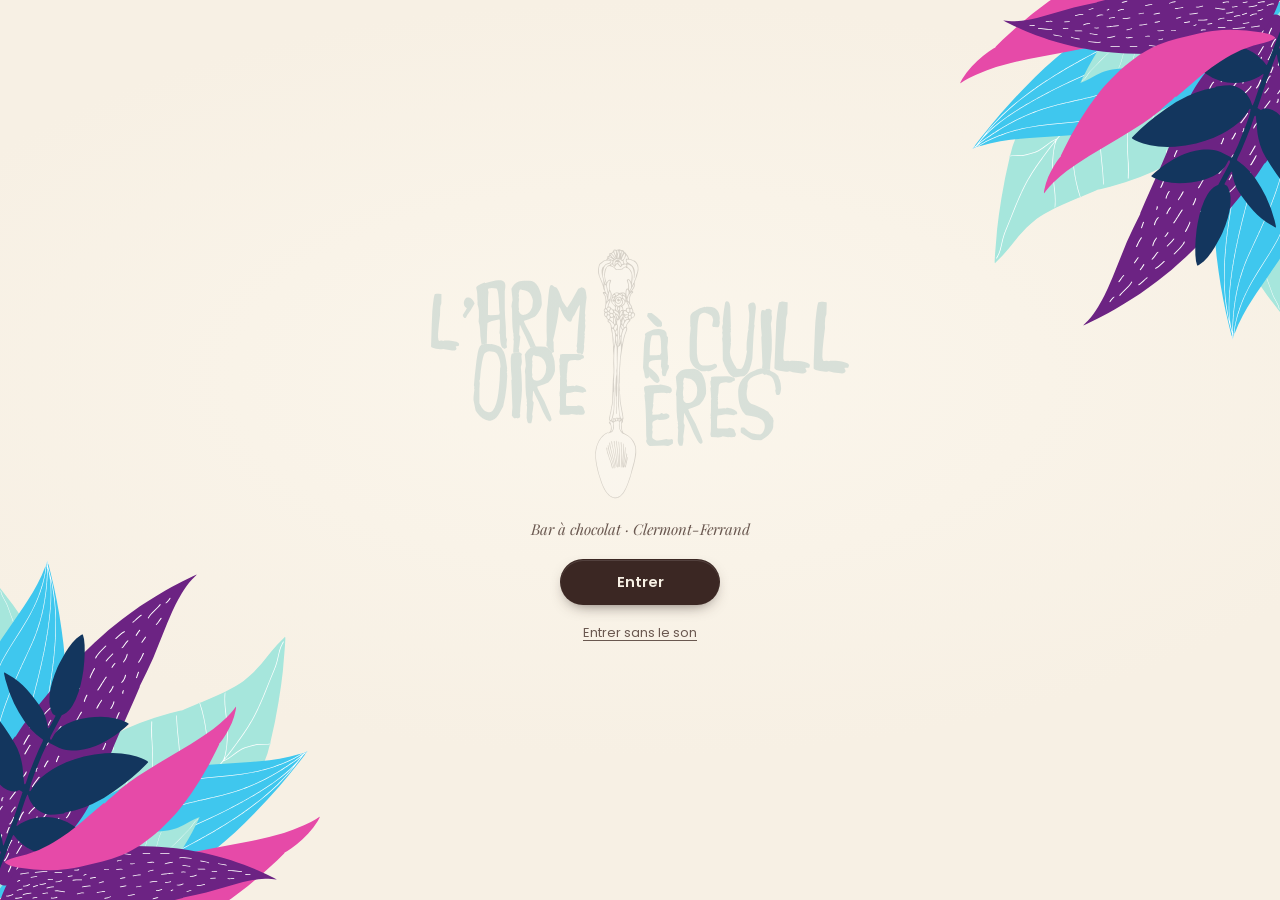
==== commit 8f76d150: "Accueil, carte et Nous : la comptine de Mallo, la carte en deux, les nichoirs habités - Ouverture : " ====
--- a/index.html
+++ b/index.html
@@ -33,8 +33,8 @@
 <link rel="apple-touch-icon" href="assets/icons/apple-touch-icon.png">
 <link rel="preload" href="assets/fonts/armoire-lettres.woff2" as="font" type="font/woff2" crossorigin>
 <link rel="preload" href="assets/fonts/poppins-normal-400-latin.woff2" as="font" type="font/woff2" crossorigin>
-<link rel="stylesheet" href="css/fonts.css?v=20260928091213">
-<link rel="stylesheet" href="css/armoire.css?v=20260928091213">
+<link rel="stylesheet" href="css/fonts.css?v=20260928132449">
+<link rel="stylesheet" href="css/armoire.css?v=20260928132449">
 <!-- JSONLD:DEBUT -->
 <script type="application/ld+json">{"@context":"https://schema.org","@type":["CafeOrCoffeeShop","Bakery"],"@id":"https://maliciousmusic.github.io/larmoire-a-cuilleres/#armoire","name":"L'Armoire à Cuillères","alternateName":"L'Armoire à cuillères, bar à chocolat","description":"Bar à chocolat et salon de thé : 12 chocolats chauds grands crus, pâtisseries faites maison, thés, cafés et brunch du dimanche.","url":"https://maliciousmusic.github.io/larmoire-a-cuilleres/","image":"https://maliciousmusic.github.io/larmoire-a-cuilleres/assets/img/og-armoire.jpg","logo":"https://maliciousmusic.github.io/larmoire-a-cuilleres/assets/icons/icon-512.png","telephone":"+33783412145","email":"hello@larmoireacuilleres.com","priceRange":"€","servesCuisine":["Chocolat chaud","Pâtisserie","Brunch","Salon de thé"],"address":{"@type":"PostalAddress","streetAddress":"11 rue des Chaussetiers","postalCode":"63000","addressLocality":"Clermont-Ferrand","addressRegion":"Auvergne-Rhône-Alpes","addressCountry":"FR"},"geo":{"@type":"GeoCoordinates","latitude":45.778325,"longitude":3.0841183},"hasMap":"https://www.google.com/maps/place/L%27Armoire+%C3%A0+cuill%C3%A8res/@45.778325,3.0841183,17z/data=!4m6!3m5!1s0x47f71bdd60ae5327:0x1307a65303df46c3!8m2!3d45.778325!4d3.0841183","openingHoursSpecification":[{"@type":"OpeningHoursSpecification","dayOfWeek":"https://schema.org/Sunday","opens":"11:00","closes":"19:00"},{"@type":"OpeningHoursSpecification","dayOfWeek":"https://schema.org/Tuesday","opens":"13:00","closes":"19:00"},{"@type":"OpeningHoursSpecification","dayOfWeek":"https://schema.org/Wednesday","opens":"13:00","closes":"19:00"},{"@type":"OpeningHoursSpecification","dayOfWeek":"https://schema.org/Thursday","opens":"13:00","closes":"19:00"},{"@type":"OpeningHoursSpecification","dayOfWeek":"https://schema.org/Friday","opens":"13:00","closes":"19:00"},{"@type":"OpeningHoursSpecification","dayOfWeek":"https://schema.org/Saturday","opens":"13:00","closes":"19:00"}],"acceptsReservations":"Brunch du dimanche uniquement, par téléphone ou SMS","sameAs":["https://www.instagram.com/larmoireacuilleres/","https://www.facebook.com/larmoireacuilleres"],"hasMenu":{"@type":"Menu","name":"La carte","inLanguage":"fr","hasMenuSection":[{"@type":"MenuSection","name":"Chocolats grands crus","hasMenuItem":[{"@type":"MenuItem","name":"Blanc Ivoire 33 %","description":"Chocolat blanc peu sucré, aux notes de gâteau au beurre & de vanille.","offers":{"@type":"Offer","price":"5.20","priceCurrency":"EUR"}},{"@type":"MenuItem","name":"Kewane 34 %","description":"Crémeux & réglissé.","offers":{"@type":"Offer","price":"5.20","priceCurrency":"EUR"}},{"@type":"MenuItem","name":"Caramélia 35 %","description":"Douceur sucrée & ronde.","offers":{"@type":"Offer","price":"5.20","priceCurrency":"EUR"}},{"@type":"MenuItem","name":"Elianza Lait 35 %","description":"Crème glacée, caramel au beurre, cacao grillé & miel de châtaignier.","offers":{"@type":"Offer","price":"5.20","priceCurrency":"EUR"}},{"@type":"MenuItem","name":"Vanuari Lait 39 %","description":"Lait entier aux notes sucrées.","offers":{"@type":"Offer","price":"5.20","priceCurrency":"EUR"}},{"@type":"MenuItem","name":"Z-Caramel 43 %","description":"Texture craquante de caramel.","offers":{"@type":"Offer","price":"5.20","priceCurrency":"EUR"}},{"@type":"MenuItem","name":"Elianza Noir 55 %","description":"Cacao grillé, réglisse, anis étoilé & vanille.","offers":{"@type":"Offer","price":"5.20","priceCurrency":"EUR"}},{"@type":"MenuItem","name":"Vanuari Noir 63 %","description":"Texture fluide et équilibrée, douceur du miel, fruits rouges & poivre.","offers":{"@type":"Offer","price":"5.20","priceCurrency":"EUR"}},{"@type":"MenuItem","name":"Z-Café 70 %","description":"Véritables grains de café broyés avec le cacao.","offers":{"@type":"Offer","price":"5.20","priceCurrency":"EUR"}},{"@type":"MenuItem","name":"Mokaya Noir 75 %","description":"Fruits exotiques, miel, amandes & noisettes grillées, cacao fin grillé et poivré, vanille.","offers":{"@type":"Offer","price":"5.20","priceCurrency":"EUR"}},{"@type":"MenuItem","name":"Arcango Noir 85 %","description":"Cacao grillé aux légères notes de châtaignes.","offers":{"@type":"Offer","price":"5.20","priceCurrency":"EUR"}},{"@type":"MenuItem","name":"Noir Infini 99 %","description":"La saveur la plus intense.","offers":{"@type":"Offer","price":"5.20","priceCurrency":"EUR"}}]},{"@type":"MenuSection","name":"Les classiques","hasMenuItem":[{"@type":"MenuItem","name":"Chocolat Soyeux","description":"Doux & non sucré.","offers":{"@type":"Offer","price":"4.70","priceCurrency":"EUR"}},{"@type":"MenuItem","name":"Chocolat Intense","description":"Épais & corsé, cannelle et miel.","offers":{"@type":"Offer","price":"5.20","priceCurrency":"EUR"}}]},{"@type":"MenuSection","name":"Chocolats gourmets","hasMenuItem":[{"@type":"MenuItem","name":"Praliné noisette","offers":{"@type":"Offer","price":"5.90","priceCurrency":"EUR"}},{"@type":"MenuItem","name":"Guimauve","offers":{"@type":"Offer","price":"5.90","priceCurrency":"EUR"}},{"@type":"MenuItem","name":"Coco façon Bounty","offers":{"@type":"Offer","price":"5.90","priceCurrency":"EUR"}}]},{"@type":"MenuSection","name":"Chocolats glacés","hasMenuItem":[{"@type":"MenuItem","name":"Chocolat frappé simple","offers":{"@type":"Offer","price":"5.50","priceCurrency":"EUR"}},{"@type":"MenuItem","name":"Mocha glacé","offers":{"@type":"Offer","price":"5.80","priceCurrency":"EUR"}}]},{"@type":"MenuSection","name":"Cafés","hasMenuItem":[{"@type":"MenuItem","name":"Espresso","offers":{"@type":"Offer","price":"1.60","priceCurrency":"EUR"}},{"@type":"MenuItem","name":"Lungo","offers":{"@type":"Offer","price":"1.80","priceCurrency":"EUR"}},{"@type":"MenuItem","name":"Cappuccino","offers":{"@type":"Offer","price":"3.90","priceCurrency":"EUR"}},{"@type":"MenuItem","name":"Café latte","offers":{"@type":"Offer","price":"4.50","priceCurrency":"EUR"}},{"@type":"MenuItem","name":"Café viennois","offers":{"@type":"Offer","price":"2.50","priceCurrency":"EUR"}},{"@type":"MenuItem","name":"Mocha","description":"Espresso, chocolat & lait.","offers":{"@type":"Offer","price":"4.50","priceCurrency":"EUR"}}]},{"@type":"MenuSection","name":"Spécialités","hasMenuItem":[{"@type":"MenuItem","name":"Chaï Latte","description":"Latte aux épices.","offers":{"@type":"Offer","price":"4.50","priceCurrency":"EUR"}},{"@type":"MenuItem","name":"Matcha Latte","offers":{"@type":"Offer","price":"5.50","priceCurrency":"EUR"}},{"@type":"MenuItem","name":"Matcha Fraise","offers":{"@type":"Offer","price":"6.00","priceCurrency":"EUR"}}]},{"@type":"MenuSection","name":"Thés & infusions","hasMenuItem":[{"@type":"MenuItem","name":"Montagne Bleue","description":"Thé noir, fraise & rhubarbe.","offers":{"@type":"Offer","price":"3.90","priceCurrency":"EUR"}},{"@type":"MenuItem","name":"Blue of London","description":"Thé noir du Yunnan & bergamote.","offers":{"@type":"Offer","price":"3.90","priceCurrency":"EUR"}},{"@type":"MenuItem","name":"Thé des Alizés","description":"Thé vert, pêche blanche & fleur d'oranger.","offers":{"@type":"Offer","price":"3.90","priceCurrency":"EUR"}},{"@type":"MenuItem","name":"Thé des Fakirs","description":"Thé vert, cardamome, gingembre & agrumes.","offers":{"@type":"Offer","price":"3.90","priceCurrency":"EUR"}},{"@type":"MenuItem","name":"Thé Merveilleux","description":"Thé vert, amandes caramélisées & pistache.","offers":{"@type":"Offer","price":"3.90","priceCurrency":"EUR"}},{"@type":"MenuItem","name":"Limoncha","description":"Thé vert & noir aux influences japonaises, riz grillé, amandes & citron.","offers":{"@type":"Offer","price":"3.90","priceCurrency":"EUR"}},{"@type":"MenuItem","name":"Mama Relax","description":"Infusion BIO, mélisse & lavande.","offers":{"@type":"Offer","price":"3.90","priceCurrency":"EUR"}},{"@type":"MenuItem","name":"L'Herboriste","description":"Infusion BIO, curcuma, réglisse & verveine.","offers":{"@type":"Offer","price":"3.90","priceCurrency":"EUR"}},{"@type":"MenuItem","name":"Paris for You","description":"Thé vert, litchi, framboise & notes de rose.","offers":{"@type":"Offer","price":"3.90","priceCurrency":"EUR"}},{"@type":"MenuItem","name":"Louvre côté Jardin","description":"Thé vert, pomme, prune & coing.","offers":{"@type":"Offer","price":"3.90","priceCurrency":"EUR"}}]},{"@type":"MenuSection","name":"Boissons fraîches","hasMenuItem":[{"@type":"MenuItem","name":"Matcha glacé","offers":{"@type":"Offer","price":"5.50","priceCurrency":"EUR"}},{"@type":"MenuItem","name":"Sodas","description":"Coca-Cola, Coca-Cola Zéro, ou limonade Lorina.","offers":{"@type":"Offer","price":"4.00","priceCurrency":"EUR"}},{"@type":"MenuItem","name":"Jus de fruits","offers":{"@type":"Offer","price":"4.00","priceCurrency":"EUR"}},{"@type":"MenuItem","name":"Citronnade maison","offers":{"@type":"Offer","price":"4.50","priceCurrency":"EUR"}},{"@type":"MenuItem","name":"Thé glacé maison","description":"Pêche, sureau, framboise ou citron.","offers":{"@type":"Offer","price":"4.00","priceCurrency":"EUR"}},{"@type":"MenuItem","name":"Sirop à l'eau","offers":{"@type":"Offer","price":"2.00","priceCurrency":"EUR"}}]},{"@type":"MenuSection","name":"Gâteaux","hasMenuItem":[{"@type":"MenuItem","name":"Fondant chocolat noir","description":"Pointe de sel.","offers":{"@type":"Offer","price":"5.50","priceCurrency":"EUR"}},{"@type":"MenuItem","name":"Fondant chocolat au lait","offers":{"@type":"Offer","price":"5.50","priceCurrency":"EUR"}},{"@type":"MenuItem","name":"Brownie","offers":{"@type":"Offer","price":"5.50","priceCurrency":"EUR"}},{"@type":"MenuItem","name":"Cheesecake","offers":{"@type":"Offer","price":"5.50","priceCurrency":"EUR"}},{"@type":"MenuItem","name":"Cookie","offers":{"@type":"Offer","price":"3.90","priceCurrency":"EUR"}},{"@type":"MenuItem","name":"Cake","offers":{"@type":"Offer","price":"4.90","priceCurrency":"EUR"}}]},{"@type":"MenuSection","name":"Pour les petits bidons","hasMenuItem":[{"@type":"MenuItem","name":"Formule enfant","description":"Verre de lait spéculoos-vanille, chocolat chaud ou boisson fraîche + petite part de gâteau.","offers":{"@type":"Offer","price":"5.60","priceCurrency":"EUR"}}]},{"@type":"MenuSection","name":"Brunch du dimanche","hasMenuItem":[{"@type":"MenuItem","name":"Brunch du dimanche","description":"Un plat salé au choix (accompagné de sa salade fraîche), Une boisson chaude au choix (café, thé ou chocolat chaud), Un jus de pomme, Notre délicieux cookie (la petite touche sucrée signée L’Armoire), et buffet à volonté.","offers":{"@type":"Offer","price":"23.00","priceCurrency":"EUR"}}]}]},"foundingDate":"2013"}</script>
 <script type="application/ld+json">{"@context":"https://schema.org","@type":"FAQPage","mainEntity":[{"@type":"Question","name":"Peut-on réserver pour le goûter ?","acceptedAnswer":{"@type":"Answer","text":"Non : pour le goûter, on vient comme on est, sans réservation. L'Armoire est toute petite ; en semaine ou en début d'après-midi, on trouve plus facilement une place."}},{"@type":"Question","name":"Comment réserver le brunch du dimanche ?","acceptedAnswer":{"@type":"Answer","text":"Par téléphone ou SMS au 07 83 41 21 45. Le brunch est servi tous les dimanches à partir de 11h30, 23 € par personne ; les places sont limitées."}},{"@type":"Question","name":"Le chocolat chaud est-il servi bouillant ?","acceptedAnswer":{"@type":"Answer","text":"Non : il est préparé à la minute et servi autour de 65 °C, la température où l'on sent le mieux ses arômes."}},{"@type":"Question","name":"Y a-t-il des laits végétaux ?","acceptedAnswer":{"@type":"Answer","text":"Oui : avoine, coco ou amande, pour 0,50 € de plus. Arômes (vanille, caramel, spéculoos, praliné noisette) : 0,30 €."}},{"@type":"Question","name":"Peut-on commander un gâteau entier ?","acceptedAnswer":{"@type":"Answer","text":"Oui, au moins 24 h à l'avance, par e-mail à hello@larmoireacuilleres.com."}},{"@type":"Question","name":"Tout est-il fait maison ?","acceptedAnswer":{"@type":"Answer","text":"Oui : les pâtisseries sont préparées chaque jour dans notre labo, rue des Chaussetiers, avec du lait bio, du miel et de la farine de producteurs d'Auvergne."}}]}</script>
@@ -60,6 +60,7 @@
     <symbol id="i-sms" viewBox="0 0 24 24"><path d="M4 5.5h16v10.5H9.5L5.5 19.5V16H4z"/><path d="M8 10.5h.01M12 10.5h.01M16 10.5h.01"/></symbol>
     <symbol id="i-son" viewBox="0 0 24 24"><path d="M4 9.5h3.5L12 5.5v13l-4.5-4H4z"/><path class="onde" d="M15.5 9a4 4 0 0 1 0 6M18 6.5a7.6 7.6 0 0 1 0 11"/><path class="barre" d="M16 9l5 6M21 9l-5 6"/></symbol>
     <symbol id="i-croix" viewBox="0 0 24 24"><path d="M6 6l12 12M18 6L6 18"/></symbol>
+    <symbol id="i-rejouer" viewBox="0 0 24 24"><path d="M19.2 12a7.2 7.2 0 1 1-2.1-5.1"/><path d="M17.6 3.6v3.6H14"/></symbol>
     <symbol id="i-fleche" viewBox="0 0 24 24"><path d="M5 12h13M13 6.5l5.5 5.5-5.5 5.5"/></symbol>
     <symbol id="i-cal" viewBox="0 0 24 24"><rect x="4" y="5.5" width="16" height="14" rx="2"/><path d="M4 10h16M8.5 3.5v4M15.5 3.5v4"/></symbol>
     <symbol id="i-etoile" viewBox="0 0 24 24"><path d="M12 3.8l2.5 5.2 5.7.8-4.1 4 1 5.7L12 16.8l-5.1 2.7 1-5.7-4.1-4 5.7-.8z"/></symbol>
@@ -95,6 +96,7 @@
           <p class="sv-etat" role="status"><span id="sv-etat"></span><span class="visuellement-cache" id="sv-semaine"></span></p>
         </div>
       </div>
+      <div class="pave-fondu" aria-hidden="true"></div>
       <div class="contenu">
         <h1 id="accueil-titre" class="h-accueil"><span class="visuellement-cache">L’Armoire à Cuillères</span><span class="h1-logo" id="accueil-logo" aria-hidden="true"></span> <span class="h1-sous">Bar à chocolat &amp; salon de thé à Clermont-Ferrand</span></h1>
         <p class="intro">Douze chocolats chauds grands crus, des pâtisseries faites maison chaque matin, des thés, des cafés et le brunch du dimanche. Dans une toute petite boutique de la rue des Chaussetiers, à deux pas de la cathédrale.</p>
@@ -126,16 +128,10 @@
           <p class="ardoise-sign">Fait-maison par Mallo, Amina</p>
         </section>
 
-        <section class="panneau-ici" id="panneau-ici" aria-labelledby="ici-titre">
-          <h2 id="ici-titre" class="ici-titre">Ici</h2>
-          <p class="ici-verbes" id="ici-verbes">On poche, on crème, on dresse, on blanchit, on saupoudre, on fouette, on glace, on zeste, on enfourne, on émulsionne, on nappe, on caramélise, on chérit notre matière première : notre miel de caractère, notre farine soyeuse, notre crème onctueuse, nos oeufs dorés et notre chocolat sélectionné.</p>
-          <p class="ici-fin">Et donc, ici on aime le fait maison.</p>
-        </section>
-
         <a class="teaser-salon" href="#nous">
-          <img src="assets/img/salon.webp" width="720" height="486" loading="lazy" decoding="async" alt="Le salon de thé : une chaise bistrot en bois courbé, un guéridon menthe avec une théière à roses et une part de fondant, la vieille armoire vitrée pleine de vaisselle, une malle de livres">
+          <img src="assets/img/salon.webp" width="720" height="486" loading="lazy" decoding="async" alt="Le salon de thé : Mallo, de dos, à son comptoir (la bassine en cuivre, un gâteau glacé, le four allumé), et derrière elle la chaise bistrot en bois courbé, le guéridon menthe, la vieille armoire et la malle de livres">
           <span class="ts-titre">Entrez dans le salon</span>
-          <span class="ts-sous">Chaises anciennes, vaisselle chinée, et des livres en haut de l’armoire</span>
+          <span class="ts-sous">Mallo vous raconte le fait-maison, geste par geste</span>
         </a>
 
         <a class="teaser-crus" href="#carte" id="teaser-crus">
@@ -150,19 +146,17 @@
 
   <!-- ======================= LA CARTE ======================= -->
   <section class="view" id="carte" data-view="carte" aria-labelledby="carte-titre">
+    <!-- en haut, toujours visible : la table du goûter, « La carte » dans son coin, leur phrase en bandeau -->
+    <div class="table-gouter" id="table-gouter">
+      <canvas class="tg-canvas" id="tg-canvas" aria-hidden="true"></canvas>
+      <div class="tg-vie" id="tg-vie" aria-hidden="true"></div>
+      <h2 id="carte-titre" class="tg-titre">La carte</h2>
+      <p class="tg-legende" id="tg-legende" aria-live="polite"><span class="tg-nom">Vanuari Noir 63 %</span><span class="tg-prix">5,20 €</span></p>
+      <p class="tg-bandeau">Chocolats chauds, pâtisseries maison, thés &amp; cafés</p>
+    </div>
+    <!-- en dessous, seule la carte défile -->
     <div class="view-scroll">
       <div class="contenu">
-        <header class="v-tete">
-          <h2 id="carte-titre" class="v-titre">La carte</h2>
-          <p class="v-sous">Chocolats chauds, pâtisseries maison, thés &amp; cafés</p>
-        </header>
-
-        <div class="table-gouter" id="table-gouter">
-          <canvas class="tg-canvas" id="tg-canvas" aria-hidden="true"></canvas>
-          <div class="tg-vie" id="tg-vie" aria-hidden="true"></div>
-          <p class="tg-legende" id="tg-legende" aria-live="polite"><span class="tg-nom">Vanuari Noir 63 %</span><span class="tg-prix">5,20 €</span></p>
-        </div>
-
         <section class="crus" id="crus" aria-labelledby="crus-titre">
           <div class="rub-tete"><h3 id="crus-titre" class="rub-titre">Chocolats grands crus</h3><span class="rub-prix">5,20 €</span></div>
           <p class="crus-aide">Du plus doux au plus intense : choisissez votre cru, on vous le sert.</p>
@@ -284,12 +278,6 @@
   </ul>
 </section>
 <!-- CARTE:FIN -->
-
-        <section class="commande-gateau" aria-labelledby="cg-titre">
-          <h3 id="cg-titre" class="bloc-titre">Un gâteau entier ?</h3>
-          <p>Nos pâtisseries chez vous, pour un anniversaire ou un dimanche : commandez au moins 24 h à l’avance.</p>
-          <button class="btn btn-choco" type="button" id="cg-ouvrir" aria-haspopup="dialog" aria-controls="sheet-commande">Préparer ma commande</button>
-        </section>
 
         <p class="carte-note">Tout est fait maison, chaque jour, dans notre petit labo. Le chocolat chaud est servi autour de 65 °C : jamais bouillant, pour garder ses arômes.</p>
       </div>
@@ -387,34 +375,65 @@
   <!-- ======================= NOUS ======================= -->
   <section class="view" id="nous" data-view="nous" aria-labelledby="nous-titre">
     <div class="view-scroll">
+      <!-- le haut de l'onglet : un fin bandeau bleu ciel, puis le salon jusqu'en bas de l'écran -->
+      <div class="nous-haut">
+        <header class="nous-bandeau">
+          <h2 id="nous-titre" class="nb-titre">Nous</h2>
+          <p class="nb-sous">Une toute petite Armoire, pleine de chocolat, de gâteaux et de livres</p>
+        </header>
+        <div class="scene-salon" id="scene-salon">
+          <!-- la comptine de leur panneau « ICI ON… » : Mallo la dit en faisant chaque geste, dans une bulle
+               de dialogue comme dans un jeu, une page à la fois (js/ac-conte.js) -->
+          <div class="bulle" id="conte">
+            <span class="bulle-nom" aria-hidden="true">Mallo</span>
+            <p class="visuellement-cache">Ici, on poche, on crème, on dresse, on blanchit, on saupoudre, on fouette, on glace, on zeste, on enfourne, on émulsionne, on nappe, on caramélise, on chérit notre matière première : notre miel de caractère, notre farine soyeuse, notre crème onctueuse, nos œufs dorés et notre chocolat sélectionné. Et donc, ici on aime le fait maison.</p>
+            <div class="bulle-pages" aria-hidden="true">
+              <p class="bulle-page"><span data-s="0">Ici,</span> <span data-s="1">on poche,</span> <span data-s="2">on crème,</span> <span data-s="3">on dresse,</span> <span data-s="4">on blanchit,</span> <span data-s="5">on saupoudre,</span> <span data-s="6">on fouette,</span></p>
+              <p class="bulle-page"><span data-s="7">on glace,</span> <span data-s="8">on zeste,</span> <span data-s="9">on enfourne,</span> <span data-s="10">on émulsionne,</span> <span data-s="11">on nappe,</span> <span data-s="12">on caramélise,</span></p>
+              <p class="bulle-page"><span data-s="13">on chérit notre matière première :</span> <span data-s="14">notre miel de caractère,</span> <span data-s="15">notre farine soyeuse,</span></p>
+              <p class="bulle-page"><span data-s="16">notre crème onctueuse,</span> <span data-s="17">nos œufs dorés</span> <span data-s="18">et notre chocolat sélectionné.</span></p>
+              <p class="bulle-page bulle-fin"><span data-s="19">Et donc, ici on aime le fait maison.</span></p>
+            </div>
+            <span class="bulle-suite" aria-hidden="true"></span>
+            <button class="conte-rejouer" id="conte-rejouer" type="button" hidden><svg aria-hidden="true"><use href="#i-rejouer"/></svg>Revoir Mallo</button>
+          </div>
+        </div>
+      </div>
+
       <div class="contenu">
-        <header class="v-tete">
-          <h2 id="nous-titre" class="v-titre">Nous</h2>
-          <p class="v-sous">Une toute petite Armoire, pleine de chocolat, de gâteaux et de livres</p>
-        </header>
-
-        <div class="scene-salon" id="scene-salon" hidden></div>
-
-        <section class="bloc histoire" aria-labelledby="histoire-titre">
-          <h3 id="histoire-titre" class="bloc-titre">L’histoire</h3>
-          <p>Après quelques années dans les pays froids, en Pologne puis au Canada, Mallo est rentrée dans sa ville natale avec une idée en tête : un petit cocon pour les jours gris, chaud l’hiver, frais l’été, <em>douillet comme un duvet d’oiseau</em>.</p>
-          <p>Ce sera une toute petite boutique dans une ruelle du vieux Clermont : du bois, des tables massives sous des tasses fines, de la vaisselle chinée, des livres en haut de l’armoire, des goûters généreux « comme chez mamie »… et du chocolat, beaucoup de chocolat.</p>
-          <p>Aujourd’hui, Mallo et Amina pâtissent chaque matin dans le labo de la rue des Chaussetiers. Tout est fait maison.</p>
-        </section>
-
-        <section class="bloc" aria-labelledby="prod-titre">
-          <h3 id="prod-titre" class="bloc-titre">Nos producteurs</h3>
-          <p class="bloc-intro">La base, c’est une bonne matière première, achetée au plus près.</p>
-          <ul class="producteurs" id="producteurs">
-            <li><strong>Le lait bio des chocolats chauds</strong><span>GAEC de Montjeudi · Olby</span></li>
-            <li><strong>La farine</strong><span>Moulin Gribory · Châtelus</span></li>
-            <li><strong>Le café</strong><span>Chazal, torréfacteur · Issoire</span></li>
-            <li><strong>Le pain des tartines</strong><span>Pain Paillasse · Clermont-Ferrand</span></li>
-            <li><strong>Les fraises</strong><span>Le Verger d’Ornon · Lezoux</span></li>
-            <li><strong>Le miel et le confit de noisettes</strong><span>Miellerie de Grattepaille · Saint-Préjet-Armandon</span></li>
-            <li><strong>Les tisanes bio</strong><span>Happy Plantes · Volvic</span></li>
-          </ul>
-        </section>
+        <!-- trois volets qui se déplient : l'histoire, les producteurs, le gâteau entier (js/ac-nous.js : l'ouverture en douceur) -->
+        <div class="plis">
+          <details class="pli" id="pli-histoire">
+            <summary><span class="pli-tete"><span id="histoire-titre" class="pli-titre" role="heading" aria-level="3">L’histoire</span><span class="pli-resume">Mallo, les pays froids, et un cocon pour les jours gris</span></span><span class="pli-signe" aria-hidden="true"></span></summary>
+            <div class="pli-corps histoire">
+              <p>Après quelques années dans les pays froids, en Pologne puis au Canada, Mallo est rentrée dans sa ville natale avec une idée en tête : un petit cocon pour les jours gris, chaud l’hiver, frais l’été, <em>douillet comme un duvet d’oiseau</em>.</p>
+              <p>Ce sera une toute petite boutique dans une ruelle du vieux Clermont : du bois, des tables massives sous des tasses fines, de la vaisselle chinée, des livres en haut de l’armoire, des goûters généreux « comme chez mamie »… et du chocolat, beaucoup de chocolat.</p>
+              <p>Aujourd’hui, Mallo et Amina pâtissent chaque matin dans le labo de la rue des Chaussetiers. Tout est fait maison.</p>
+            </div>
+          </details>
+          <details class="pli" id="pli-producteurs">
+            <summary><span class="pli-tete"><span id="prod-titre" class="pli-titre" role="heading" aria-level="3">Nos producteurs</span><span class="pli-resume">Du lait bio au miel : sept producteurs d’Auvergne</span></span><span class="pli-signe" aria-hidden="true"></span></summary>
+            <div class="pli-corps">
+              <p class="bloc-intro">La base, c’est une bonne matière première, achetée au plus près.</p>
+              <ul class="producteurs" id="producteurs">
+                <li><strong>Le lait bio des chocolats chauds</strong><span>GAEC de Montjeudi · Olby</span></li>
+                <li><strong>La farine</strong><span>Moulin Gribory · Châtelus</span></li>
+                <li><strong>Le café</strong><span>Chazal, torréfacteur · Issoire</span></li>
+                <li><strong>Le pain des tartines</strong><span>Pain Paillasse · Clermont-Ferrand</span></li>
+                <li><strong>Les fraises</strong><span>Le Verger d’Ornon · Lezoux</span></li>
+                <li><strong>Le miel et le confit de noisettes</strong><span>Miellerie de Grattepaille · Saint-Préjet-Armandon</span></li>
+                <li><strong>Les tisanes bio</strong><span>Happy Plantes · Volvic</span></li>
+              </ul>
+            </div>
+          </details>
+          <details class="pli" id="pli-gateau">
+            <summary><span class="pli-tete"><span id="cg-titre" class="pli-titre" role="heading" aria-level="3">Un gâteau entier ?</span><span class="pli-resume">Nos pâtisseries chez vous, sur commande</span></span><span class="pli-signe" aria-hidden="true"></span></summary>
+            <div class="pli-corps commande-gateau">
+              <p>Nos pâtisseries chez vous, pour un anniversaire ou un dimanche : commandez au moins 24 h à l’avance.</p>
+              <button class="btn btn-choco" type="button" id="cg-ouvrir" aria-haspopup="dialog" aria-controls="sheet-commande">Préparer ma commande</button>
+            </div>
+          </details>
+        </div>
 
         <section class="bloc" aria-labelledby="insta-titre">
           <h3 id="insta-titre" class="bloc-titre">Sur Instagram</h3>
@@ -532,21 +551,22 @@
 
 <div class="toast" id="toast" role="status" aria-live="polite"></div>
 
-<script src="js/ac-core.js?v=20260928091213"></script>
-<script src="js/ac-data.js?v=20260928091213"></script>
-<script src="js/ac-brand.js?v=20260928091213"></script>
-<script src="js/ac-rendu.js?v=20260928091213"></script>
-<script src="js/ac-vaisselle.js?v=20260928091213"></script>
-<script src="js/ac-gateaux.js?v=20260928091213"></script>
-<script src="js/qrcode.js?v=20260928091213"></script>
-<script src="js/ac-facade.js?v=20260928091213"></script>
-<script src="js/ac-salon.js?v=20260928091213"></script>
-<script src="js/ac-splash.js?v=20260928091213"></script>
-<script src="js/ac-table.js?v=20260928091213"></script>
-<script src="js/ac-carte.js?v=20260928091213"></script>
-<script src="js/ac-brunch.js?v=20260928091213"></script>
-<script src="js/ac-fidelite.js?v=20260928091213"></script>
-<script src="js/ac-nous.js?v=20260928091213"></script>
-<script src="js/ac-app.js?v=20260928091213"></script>
+<script src="js/ac-core.js?v=20260928132449"></script>
+<script src="js/ac-data.js?v=20260928132449"></script>
+<script src="js/ac-brand.js?v=20260928132449"></script>
+<script src="js/ac-rendu.js?v=20260928132449"></script>
+<script src="js/ac-vaisselle.js?v=20260928132449"></script>
+<script src="js/ac-gateaux.js?v=20260928132449"></script>
+<script src="js/qrcode.js?v=20260928132449"></script>
+<script src="js/ac-facade.js?v=20260928132449"></script>
+<script src="js/ac-salon.js?v=20260928132449"></script>
+<script src="js/ac-conte.js?v=20260928132449"></script>
+<script src="js/ac-splash.js?v=20260928132449"></script>
+<script src="js/ac-table.js?v=20260928132449"></script>
+<script src="js/ac-carte.js?v=20260928132449"></script>
+<script src="js/ac-brunch.js?v=20260928132449"></script>
+<script src="js/ac-fidelite.js?v=20260928132449"></script>
+<script src="js/ac-nous.js?v=20260928132449"></script>
+<script src="js/ac-app.js?v=20260928132449"></script>
 </body>
 </html>
--- a/css/armoire.css
+++ b/css/armoire.css
@@ -37,7 +37,7 @@
   --sans: 'Poppins', system-ui, -apple-system, 'Segoe UI', sans-serif;
   --safe-t: env(safe-area-inset-top, 0px);
   --safe-b: env(safe-area-inset-bottom, 0px);
-  --tab-h: 64px;
+  --tab-h: 70px; /* dont 6 px d'air au-dessus des icônes */
   --r: 16px;
   --ombre: 0 1px 2px rgba(59, 39, 35, .08), 0 8px 24px -10px rgba(59, 39, 35, .28);
   --grain: url("data:image/svg+xml,%3Csvg xmlns='http://www.w3.org/2000/svg' width='180' height='180'%3E%3Cfilter id='n'%3E%3CfeTurbulence type='fractalNoise' baseFrequency='.85' numOctaves='3' stitchTiles='stitch'/%3E%3CfeColorMatrix values='0 0 0 0 .35 0 0 0 0 .25 0 0 0 0 .18 0 0 0 .09 0'/%3E%3C/filter%3E%3Crect width='180' height='180' filter='url(%23n)'/%3E%3C/svg%3E");
@@ -110,7 +110,7 @@
    ====================================================================== */
 .tabbar {
   position: fixed; inset: auto 0 0 0; z-index: 30;
-  height: calc(var(--tab-h) + var(--safe-b)); padding: 0 6px var(--safe-b);
+  height: calc(var(--tab-h) + var(--safe-b)); padding: 6px 6px var(--safe-b);
   display: flex; justify-content: space-around; align-items: stretch;
   background:
     linear-gradient(180deg, rgba(255, 233, 208, .08), rgba(0, 0, 0, .12)),
@@ -137,21 +137,41 @@
 /* ======================================================================
    Accueil
    ====================================================================== */
-.scene { position: relative; width: 100%; height: min(142vw, calc(100dvh - var(--tab-h) - var(--safe-t) - var(--safe-b) - 24px)); min-height: 440px; max-height: 760px; overflow: hidden; background: #DDD6C4; }
+/* le bas de la devanture se fond dans le papier de la page (un masque : le grain du papier reste le même) ;
+   --fondu est animable (il tombe à 0 quand on s'approche de la vitrine) */
+@property --fondu { syntax: '<length>'; inherits: false; initial-value: 100px; }
+/* à l'ouverture, on voit toujours toute la devanture ET le logo avec sa phrase : la scène laisse la place du logo
+   (qui mord un peu sur le bas estompé des pavés) ; la devanture tient toujours toute sa hauteur (ac-facade.js) */
+#accueil { --logo-l: min(66vw, 280px); --logo-h: calc(var(--logo-l) * .597); }
+.scene {
+  position: relative; width: 100%; overflow: hidden; background: #DDD6C4;
+  height: clamp(380px, calc(100dvh - var(--tab-h) - var(--safe-t) - var(--safe-b) - var(--logo-h) - 26px), min(142vw, 760px));
+  --fondu: 100px;
+  -webkit-mask-image: linear-gradient(to bottom, #000 calc(100% - var(--fondu)), rgba(0, 0, 0, .74) calc(100% - var(--fondu) * .56), rgba(0, 0, 0, .3) calc(100% - var(--fondu) * .24), transparent 100%);
+  mask-image: linear-gradient(to bottom, #000 calc(100% - var(--fondu)), rgba(0, 0, 0, .74) calc(100% - var(--fondu) * .56), rgba(0, 0, 0, .3) calc(100% - var(--fondu) * .24), transparent 100%);
+  transition: --fondu .5s ease;
+}
+.scene.zoom { --fondu: 0px; }
+/* puis les pavés se dissolvent en un motif très léger, qui mène au logo */
+.pave-fondu {
+  position: relative; z-index: 0; height: 170px; margin: -64px 0 -106px; pointer-events: none;
+  background: url("data:image/svg+xml,%3Csvg xmlns='http://www.w3.org/2000/svg' width='76' height='46'%3E%3Cg fill='%233B2723' fill-opacity='.075'%3E%3Crect x='2' y='3' width='34' height='18' rx='8'/%3E%3Crect x='40' y='3' width='33' height='18' rx='8'/%3E%3Crect x='-17' y='26' width='34' height='17' rx='8'/%3E%3Crect x='21' y='26' width='34' height='17' rx='8'/%3E%3Crect x='59' y='26' width='34' height='17' rx='8'/%3E%3C/g%3E%3C/svg%3E") center top / 76px 46px repeat;
+  -webkit-mask-image: linear-gradient(to bottom, transparent, #000 36%, rgba(0, 0, 0, .5) 62%, transparent);
+  mask-image: linear-gradient(to bottom, transparent, #000 36%, rgba(0, 0, 0, .5) 62%, transparent);
+}
+#accueil .contenu { position: relative; z-index: 1; }
 .facade-host { position: absolute; inset: 0; }
 .facade-host > svg { width: 100%; height: 100%; }
 .facade-host .fa-hit, .facade-host .fa-ici, .facade-host .fa-slate, .facade-host .fa-house, .facade-host .fa-plaque, .facade-host .fa-cup { cursor: pointer; }
 .facade-host .fa-hit-vitre { cursor: zoom-in; }
-.scene::after { content: ''; position: absolute; inset: auto 0 0 0; height: 44px; background: linear-gradient(transparent, var(--papier)); pointer-events: none; }
 .scene-astuce {
-  position: absolute; left: 50%; bottom: 18px; z-index: 2; transform: translateX(-50%); margin: 0;
+  position: absolute; left: 50%; bottom: 104px; z-index: 2; transform: translateX(-50%); margin: 0;
   background: rgba(42, 27, 24, .78); color: var(--papier); font-size: 12.5px; padding: 6px 13px; border-radius: 99px; white-space: nowrap;
   opacity: 0; transition: opacity .6s ease; pointer-events: none;
 }
 .scene-astuce.on { opacity: 1; }
 /* la vitrine des horaires : on s'approche dans la scène (au lieu d'une feuille par-dessus) */
-.scene.zoom::after, .scene.zoom .scene-astuce { opacity: 0; }
-.scene::after { transition: opacity .4s ease; }
+.scene.zoom .scene-astuce { opacity: 0; }
 .scene-vitre { position: absolute; inset: 0; z-index: 3; cursor: zoom-out; -webkit-tap-highlight-color: transparent; }
 .scene-vitre[hidden] { display: none; }
 .sv-fermer {
@@ -161,7 +181,7 @@
 }
 .sv-fermer svg { width: 18px; height: 18px; fill: none; stroke: var(--choco); stroke-width: 2.2; stroke-linecap: round; }
 .sv-etat {
-  position: absolute; left: 50%; bottom: 16px; transform: translateX(-50%); margin: 0; white-space: nowrap;
+  position: absolute; left: 50%; bottom: 48px; transform: translateX(-50%); margin: 0; white-space: nowrap;
   background: rgba(42, 27, 24, .86); color: var(--papier); font-size: 13.5px; font-weight: 500; padding: 7px 15px; border-radius: 99px;
   box-shadow: 0 6px 18px -8px rgba(0, 0, 0, .6); animation: sv-in .4s ease .55s backwards;
 }
@@ -170,8 +190,8 @@
 @keyframes sv-in-b { from { opacity: 0; transform: scale(.7); } }
 
 /* le titre de l'accueil : leur logo, avec la cuillère (la police des lettres peintes reste sur l'enseigne) */
-.h-accueil { margin: 0 0 10px; text-align: center; font-weight: 400; }
-.h1-logo { display: block; width: min(66vw, 280px); aspect-ratio: 995 / 594; margin: 0 auto; }
+.h-accueil { position: relative; margin: -56px 0 10px; text-align: center; font-weight: 400; }
+.h1-logo { display: block; width: var(--logo-l); aspect-ratio: 995 / 594; margin: 0 auto; }
 .h1-logo svg { width: 100%; height: 100%; overflow: visible; }
 .h1-sous { display: block; font-family: var(--serif); font-style: italic; font-size: 17px; color: var(--teal); margin-top: 6px; }
 .intro { text-align: center; color: var(--encre-2); margin: 0 auto 20px; max-width: 34ch; }
@@ -217,19 +237,6 @@
 .ardoise-liste button { all: unset; cursor: pointer; display: contents; }
 .ardoise-sign { text-align: right; font-family: var(--lettres); font-size: 18px; opacity: .8; margin: 8px 4px 0; transform: rotate(-4deg); }
 
-/* le panneau « ICI » : bois sombre, lettres blanches */
-.panneau-ici {
-  margin: 0 0 22px; padding: 22px 22px 20px; border-radius: 6px; text-align: center; color: #EDE6DA;
-  background: linear-gradient(180deg, rgba(255, 255, 255, .03), rgba(0, 0, 0, .1)), #2B1D1A;
-  box-shadow: inset 0 0 0 7px #4A332D, inset 0 0 0 8px #6B4E44, inset 0 0 0 10px #221614, var(--ombre);
-}
-.ici-titre { font-family: var(--lettres); font-weight: 400; font-size: 50px; line-height: 1; margin: 0 0 8px; }
-.ici-verbes { font-weight: 600; font-size: 12.5px; letter-spacing: .12em; text-transform: uppercase; line-height: 1.9; margin: 0 0 12px; }
-.ici-verbes .w { opacity: .25; transition: opacity .35s ease, color .35s ease; }
-.ici-verbes .w.on { opacity: 1; }
-.ici-verbes .w.flash { color: var(--menthe); }
-.ici-fin { font-family: var(--lettres); font-size: 31px; line-height: 1.1; margin: 0; }
-
 /* le salon, en vignette */
 .teaser-salon { display: block; text-decoration: none; color: var(--encre); background: var(--porcelaine); border-radius: var(--r); overflow: hidden; margin: 0 0 22px; box-shadow: inset 0 0 0 1px rgba(59, 39, 35, .1), var(--ombre); }
 .teaser-salon img { width: 100%; height: auto; aspect-ratio: 720 / 486; object-fit: cover; }
@@ -251,15 +258,29 @@
 /* ======================================================================
    La carte
    ====================================================================== */
+/* en haut, toujours visible : la table du goûter ; en dessous, seule la carte défile */
+#carte.vue { display: flex; flex-direction: column; }
+#carte > .view-scroll { flex: 1 1 auto; height: auto; min-height: 0; }
 .table-gouter {
-  position: relative; margin: 0 -18px 20px; height: min(96vw, 420px); overflow: hidden;
-  background: #9FCFCF;
+  position: relative; z-index: 1; flex: none; height: clamp(250px, 50%, 520px); overflow: hidden;
+  background: #9FCFCF; box-shadow: 0 8px 16px -10px rgba(42, 27, 24, .55);
+}
+/* « La carte », dans le coin de la table ; leur phrase, en bandeau au bas */
+.tg-titre {
+  position: absolute; left: 0; top: 0; z-index: 2; margin: 0; padding: 11px 18px 8px 16px;
+  background: var(--papier); border-bottom-right-radius: 18px; box-shadow: 0 6px 14px -8px rgba(42, 27, 24, .55);
+  font-family: var(--lettres); font-weight: 400; font-size: 31px; line-height: 1; color: var(--choco); letter-spacing: .01em;
+}
+.tg-bandeau {
+  position: absolute; left: 0; right: 0; bottom: 0; z-index: 2; margin: 0; padding: 6px 16px 7px;
+  background: rgba(59, 39, 35, .9); color: var(--papier); box-shadow: inset 0 1px 0 rgba(255, 255, 255, .12);
+  font-family: var(--serif); font-style: italic; font-size: 13.5px; line-height: 1.3; text-align: center;
 }
 .tg-canvas { position: absolute; inset: 0; width: 100%; height: 100%; }
 .tg-vie { position: absolute; inset: 0; pointer-events: none; }
 .tg-vie svg { position: absolute; inset: 0; width: 100%; height: 100%; overflow: visible; }
 .tg-legende {
-  position: absolute; left: 14px; bottom: 14px; margin: 0; display: flex; align-items: baseline; gap: 10px;
+  position: absolute; left: 14px; bottom: 42px; z-index: 2; margin: 0; display: flex; align-items: baseline; gap: 10px;
   background: var(--porcelaine); padding: 7px 13px 7px 15px; border-radius: 4px 12px 12px 4px; box-shadow: 0 6px 14px -8px rgba(0, 0, 0, .55);
   font-size: 14px; max-width: calc(100% - 28px);
 }
@@ -274,20 +295,46 @@
 .crus { margin: 0 0 18px; }
 .crus-aide { color: var(--encre-2); font-size: 13.5px; margin: 0 0 12px; }
 
-/* le nuancier : douze carrés de chocolat, du blanc ivoire au noir infini */
-.nuancier { display: flex; gap: 8px; overflow-x: auto; padding: 6px 4px 12px; margin: 0 -18px; padding-left: 18px; padding-right: 18px; scroll-snap-type: x proximity; scrollbar-width: none; }
-.nuancier::-webkit-scrollbar { display: none; }
+/* le nuancier : douze carrés de chocolat, du blanc ivoire au noir infini, en trois pages de quatre
+   (doux, équilibrés, intenses) qu'on feuillette au doigt ou avec le pager */
+.nuancier { margin: 0 -18px 12px; }
+.nu-pages { display: flex; overflow-x: auto; scroll-snap-type: x mandatory; scrollbar-width: none; overscroll-behavior-x: contain; }
+.nu-pages::-webkit-scrollbar { display: none; }
+.nu-page { flex: 0 0 100%; scroll-snap-align: start; scroll-snap-stop: always; display: grid; grid-template-columns: repeat(4, 1fr); padding: 12px 12px 4px; }
 .carre {
-  flex: 0 0 auto; width: 62px; border: 0; background: none; padding: 0; cursor: pointer; text-align: center; scroll-snap-align: center;
-  display: flex; flex-direction: column; align-items: center; gap: 6px; color: var(--encre-2); font-size: 11.5px; font-weight: 500;
+  border: 0; background: none; padding: 0; cursor: pointer; text-align: center; min-width: 0;
+  display: flex; flex-direction: column; align-items: center; gap: 7px; color: var(--encre-2); font-size: 11.5px; font-weight: 500; line-height: 1.2;
 }
 .carre-choc {
-  width: 54px; height: 54px; border-radius: 9px; position: relative; transition: transform .25s cubic-bezier(.3, 1.6, .5, 1), box-shadow .25s ease;
-  box-shadow: inset 0 0 0 1px rgba(0, 0, 0, .12), inset 3px 4px 6px rgba(255, 255, 255, .22), inset -3px -5px 8px rgba(0, 0, 0, .25), 0 6px 10px -6px rgba(42, 27, 24, .6);
-}
-.carre-choc::after { content: ''; position: absolute; inset: 7px; border-radius: 5px; box-shadow: inset 1px 1px 0 rgba(255, 255, 255, .18), inset -1px -1px 0 rgba(0, 0, 0, .18); }
+  display: block; width: 58px; height: 58px; border-radius: 8px; overflow: visible;
+  box-shadow: 0 7px 10px -6px rgba(42, 27, 24, .65); transition: transform .25s cubic-bezier(.3, 1.6, .5, 1), box-shadow .25s ease;
+}
 .carre b { display: block; font-weight: 600; color: var(--choco); font-size: 12.5px; line-height: 1.1; }
-.carre[aria-checked="true"] .carre-choc { transform: translateY(-4px) scale(1.06); box-shadow: 0 0 0 2.5px var(--papier), 0 0 0 4.5px var(--teal), inset 3px 4px 6px rgba(255, 255, 255, .22), inset -3px -5px 8px rgba(0, 0, 0, .25), 0 10px 14px -8px rgba(42, 27, 24, .7); }
+.carre-nom { display: block; min-height: 2.4em; padding: 0 2px; }
+.carre[aria-checked="true"] .carre-choc { transform: translateY(-4px) scale(1.06); box-shadow: 0 0 0 2.5px var(--papier), 0 0 0 4.5px var(--teal), 0 12px 14px -8px rgba(42, 27, 24, .7); }
+.carre[aria-checked="true"] b { color: var(--teal); }
+/* le pager : ‹ Doux · Équilibrés · Intenses › */
+.nu-pager { display: flex; align-items: center; justify-content: center; gap: 4px; padding: 2px 12px 0; }
+.nu-fleche {
+  flex: none; width: 32px; height: 32px; border: 0; border-radius: 50%; background: none; color: var(--teal); cursor: pointer; display: grid; place-items: center;
+  transition: opacity .2s ease, background .2s ease;
+}
+.nu-fleche svg { width: 18px; height: 18px; fill: none; stroke: currentColor; stroke-width: 2.4; stroke-linecap: round; stroke-linejoin: round; }
+.nu-fleche:disabled { opacity: .25; cursor: default; }
+.nu-fleche:not(:disabled):active { background: rgba(46, 118, 126, .12); }
+.nu-onglet {
+  display: inline-flex; align-items: center; gap: 6px; border: 0; background: none; cursor: pointer; padding: 6px 7px; border-radius: 99px;
+  font-size: 12.5px; font-weight: 500; color: var(--encre-3); white-space: nowrap; transition: color .2s ease;
+}
+.nu-onglet::before { content: ''; width: 7px; height: 7px; border-radius: 50%; box-shadow: inset 0 0 0 1.4px currentColor; transition: background .2s ease, transform .2s ease; }
+.nu-onglet.on { color: var(--teal); font-weight: 600; }
+.nu-onglet.on::before { background: var(--teal); transform: scale(1.15); }
+@media (max-width: 360px) {
+  .nu-page { padding: 12px 6px 4px; }
+  .carre-choc { width: 52px; height: 52px; border-radius: 7px; }
+  .carre { font-size: 11px; }
+  .nu-onglet { padding: 6px 5px; font-size: 12px; }
+}
 .cru-fiche {
   background: var(--porcelaine); border-radius: var(--r); padding: 14px 16px; min-height: 96px;
   box-shadow: inset 0 0 0 1px rgba(46, 118, 126, .2), var(--ombre);
@@ -331,8 +378,6 @@
 .plat-info { cursor: default; }
 .rub-crus-liste { display: none; }
 .no-js .rub-crus-liste { display: block; }
-.commande-gateau { margin: 6px 0 26px; padding: 18px 18px 20px; border-radius: var(--r); background: var(--porcelaine); box-shadow: inset 0 0 0 1px rgba(46, 118, 126, .22), var(--ombre); text-align: center; }
-.commande-gateau p { color: var(--encre-2); margin: 0 0 14px; }
 .commande .bloc-titre { text-align: center; margin-top: 4px; }
 .commande-intro { color: var(--encre-2); text-align: center; margin: 0 0 16px; font-size: 14px; }
 .commande fieldset { border: 0; margin: 0 0 14px; padding: 0; }
@@ -428,9 +473,81 @@
 /* ======================================================================
    Nous
    ====================================================================== */
-.scene-salon { position: relative; margin: -4px -18px 24px; aspect-ratio: 400 / 520; max-height: 640px; overflow: hidden; background: #E9DFCC; }
-.scene-salon > svg { width: 100%; height: 100%; display: block; }
-.scene-salon::after { content: ''; position: absolute; inset: auto 0 0 0; height: 36px; background: linear-gradient(transparent, var(--papier)); pointer-events: none; }
+/* le haut de l'onglet : un fin bandeau bleu ciel, puis le salon jusqu'en bas de l'écran, la bulle de Mallo posée dessus */
+#nous { --w: 100vw; }
+.nous-haut { display: flex; flex-direction: column; height: 100%; min-height: calc(var(--w) * 1.22 + 50px); max-height: calc(var(--w) * 1.85 + 50px); }
+.nous-bandeau {
+  flex: none; position: relative; z-index: 1; display: flex; align-items: center; justify-content: center; gap: 12px; padding: 8px 16px 7px;
+  background: linear-gradient(#6BBAE8, #449FD6); color: #fff; box-shadow: inset 0 1px 0 rgba(255, 255, 255, .25), inset 0 -1px 0 rgba(19, 54, 94, .18);
+}
+.nb-titre { flex: none; font-family: var(--lettres); font-weight: 400; font-size: 31px; line-height: 1; margin: 0; letter-spacing: .01em; text-shadow: 0 1.5px 0 rgba(19, 54, 94, .3); }
+.nb-sous { margin: 0; padding-left: 12px; border-left: 1.5px solid rgba(255, 255, 255, .6); font-family: var(--serif); font-style: italic; font-size: 13px; line-height: 1.3; max-width: 31ch; text-shadow: 0 1px 1px rgba(19, 54, 94, .35); }
+.scene-salon { position: relative; flex: 1 1 auto; min-height: 0; overflow: hidden; background: #3B2723; }
+.scene-salon > svg { position: absolute; inset: 0; width: 100%; height: 100%; display: block; }
+.scene-salon::after { content: ''; position: absolute; inset: auto 0 0 0; height: 70px; background: linear-gradient(rgba(247, 240, 228, 0), rgba(247, 240, 228, .75) 55%, var(--papier)); pointer-events: none; }
+/* la comptine : Mallo la dit dans une bulle de dialogue, comme dans un jeu — une page à la fois, lettre à lettre */
+.bulle {
+  position: absolute; left: 12px; right: 12px; bottom: 24px; z-index: 2; padding: 15px 17px 13px; border-radius: 18px;
+  background: var(--porcelaine); border: 2.5px solid var(--choco);
+  box-shadow: inset 0 0 0 2.5px var(--porcelaine), inset 0 0 0 4px var(--menthe), 0 5px 0 rgba(42, 27, 24, .25), 0 16px 30px -12px rgba(20, 10, 6, .6);
+  opacity: 0; transform: translateY(14px) scale(.94); transform-origin: 50% 0; pointer-events: none;
+  transition: opacity .25s ease, transform .45s cubic-bezier(.3, 1.5, .5, 1);
+}
+.bulle.ouverte { opacity: 1; transform: none; pointer-events: auto; }
+/* sa queue, vers Mallo */
+.bulle::before {
+  content: ''; position: absolute; left: 50%; top: -11px; width: 17px; height: 17px; margin-left: -8.5px; transform: rotate(45deg);
+  background: var(--porcelaine); border: 2.5px solid var(--choco); border-right: 0; border-bottom: 0; border-radius: 4px 0 0 0;
+}
+.bulle-nom {
+  position: absolute; left: 14px; top: -15px; font-family: var(--lettres); font-size: 17px; line-height: 1; color: #fff; letter-spacing: .02em;
+  background: #449FD6; border: 2.5px solid var(--choco); border-radius: 99px; padding: 5px 13px 3px; text-shadow: 0 1px 0 rgba(19, 54, 94, .3);
+}
+.bulle-pages { display: grid; align-items: center; min-height: 44px; }
+.bulle-page { grid-area: 1 / 1; margin: 0; visibility: hidden; font-family: var(--serif); font-style: italic; font-size: 15.5px; line-height: 1.45; color: var(--choco); }
+.bulle-page.on { visibility: visible; }
+.bulle-fin { font-family: var(--lettres); font-style: normal; font-size: 21px; line-height: 1.15; color: var(--teal); text-align: center; padding: 0 4px; }
+.bulle .m { display: inline-block; transition: color .9s ease; }
+.bulle .l { opacity: 0; }
+.bulle .m.on .l { opacity: 1; transition: opacity .07s linear calc(var(--k) * var(--pas, 0ms)); }
+.bulle .m.vif { color: var(--teal); }
+.bulle-fin .m.vif { color: var(--fuchsia); }
+/* la page est pleine : le petit ▼ des jeux, qui sautille */
+.bulle-suite { position: absolute; right: 15px; bottom: 9px; width: 11px; height: 8px; background: var(--teal); clip-path: polygon(0 0, 100% 0, 50% 100%); opacity: 0; transition: opacity .2s ease; }
+.bulle.finie .bulle-suite { opacity: 1; animation: suite .55s ease-in-out infinite alternate; }
+@keyframes suite { to { transform: translateY(3px); } }
+.conte-rejouer {
+  position: absolute; right: 14px; bottom: -17px; display: inline-flex; align-items: center; gap: 6px; cursor: pointer;
+  border: 2.5px solid var(--choco); border-radius: 99px; padding: 5px 13px 5px 10px; background: var(--teal); color: #fff; font-size: 12.5px; font-weight: 600; line-height: 1.2;
+}
+.conte-rejouer[hidden] { display: none; }
+.conte-rejouer svg { width: 15px; height: 15px; fill: none; stroke: currentColor; stroke-width: 2.2; stroke-linecap: round; stroke-linejoin: round; }
+@media (max-width: 360px) {
+  .nous-bandeau { gap: 10px; padding: 7px 12px 6px; }
+  .nb-titre { font-size: 27px; }
+  .nb-sous { font-size: 12px; padding-left: 10px; }
+  .bulle { left: 10px; right: 10px; padding: 14px 14px 12px; }
+  .bulle-page { font-size: 14.5px; line-height: 1.42; }
+  .bulle-fin { font-size: 19px; }
+}
+/* l'histoire, les producteurs, le gâteau entier : trois volets qui se déplient */
+.plis { display: grid; gap: 10px; margin: 0 0 26px; }
+.pli { background: var(--porcelaine); border-radius: var(--r); box-shadow: inset 0 0 0 1px rgba(46, 118, 126, .2), var(--ombre); }
+.pli summary { list-style: none; cursor: pointer; display: flex; align-items: center; gap: 12px; padding: 14px 14px 14px 18px; border-radius: var(--r); -webkit-tap-highlight-color: transparent; }
+.pli summary::-webkit-details-marker { display: none; }
+.pli-tete { flex: 1; min-width: 0; display: grid; gap: 3px; }
+.pli-titre { font-family: var(--lettres); font-weight: 400; font-size: 31px; line-height: 1; color: var(--teal); }
+.pli-resume { font-family: var(--serif); font-style: italic; font-size: 14px; line-height: 1.3; color: var(--encre-2); }
+.pli-signe { flex: none; position: relative; width: 34px; height: 34px; border-radius: 50%; background: var(--menthe-2); transition: background .25s ease, transform .35s cubic-bezier(.3, 1.4, .5, 1); }
+.pli-signe::before, .pli-signe::after { content: ''; position: absolute; left: 50%; top: 50%; width: 14px; height: 2.2px; margin: -1.1px 0 0 -7px; border-radius: 2px; background: var(--teal); }
+.pli-signe::after { transform: rotate(90deg); transition: transform .35s cubic-bezier(.3, 1.4, .5, 1); }
+.pli[open] .pli-signe { background: var(--teal); transform: rotate(180deg); }
+.pli[open] .pli-signe::before, .pli[open] .pli-signe::after { background: #fff; }
+.pli[open] .pli-signe::after { transform: rotate(0deg); }
+.pli-corps { padding: 2px 18px 18px; overflow: hidden; }
+.pli-corps > :last-child { margin-bottom: 0; }
+.pli-corps.commande-gateau { text-align: center; }
+.pli-corps.commande-gateau p { color: var(--encre-2); margin: 0 0 14px; }
 .histoire p { margin: 0 0 12px; }
 .histoire p:first-of-type::first-letter { font-family: var(--lettres); font-size: 52px; float: left; line-height: .8; margin: 6px 8px 0 0; color: var(--teal); }
 .producteurs { list-style: none; margin: 0; padding: 0; display: grid; gap: 2px; }
@@ -536,7 +653,10 @@
 .splash-muet.on { opacity: 1; }
 .splash-muet[hidden] { display: none; }
 .splash-feuilles { position: absolute; inset: 0; z-index: 1; pointer-events: none; }
-.splash-feuilles svg { position: absolute; overflow: visible; }
+.sf-coin { position: absolute; width: min(76vw, 440px); aspect-ratio: 1; }
+.sf-hd { top: 0; right: 0; }
+.sf-bg { bottom: 0; left: 0; }
+.sf-coin svg { position: absolute; inset: 0; overflow: visible; }
 
 /* ======================================================================
    Grand écran : l'appli au centre, dans son décor
@@ -544,9 +664,8 @@
 @media (min-width: 760px) {
   body { background: #E7DCC8 var(--grain); }
   .tabbar, main { left: 50%; right: auto; width: 480px; margin-left: -240px; }
+  #nous { --w: 480px; }
   main { background: var(--papier) var(--grain); box-shadow: 0 0 0 1px rgba(59, 39, 35, .1), 0 30px 80px -30px rgba(42, 27, 24, .5); }
-  .scene { height: 640px; }
-  .table-gouter { height: 420px; }
   .toast { bottom: 100px; }
 }
 
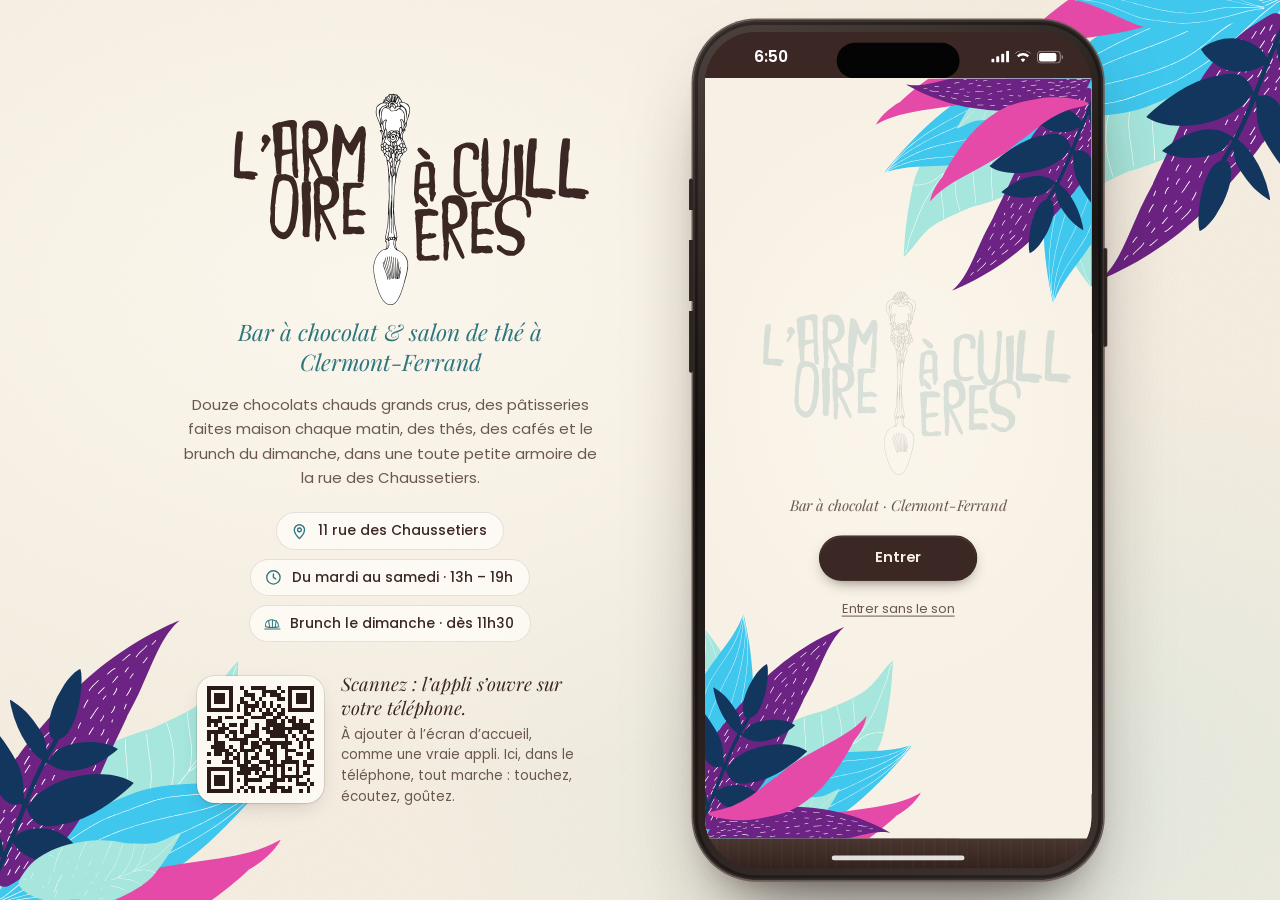
==== commit 4dae4639: "Vitrine sur ordinateur, performances, tablée du brunch, fidélité à 6 chiffres - Sur ordinateur : la " ====
--- a/index.html
+++ b/index.html
@@ -29,12 +29,22 @@
 <meta property="og:image:height" content="630">
 <meta name="twitter:card" content="summary_large_image">
 <link rel="manifest" href="manifest.webmanifest">
-<link rel="icon" href="assets/icons/favicon.svg" type="image/svg+xml">
+<link rel="icon" href="assets/icons/favicon.png" type="image/png" sizes="64x64">
 <link rel="apple-touch-icon" href="assets/icons/apple-touch-icon.png">
 <link rel="preload" href="assets/fonts/armoire-lettres.woff2" as="font" type="font/woff2" crossorigin>
 <link rel="preload" href="assets/fonts/poppins-normal-400-latin.woff2" as="font" type="font/woff2" crossorigin>
-<link rel="stylesheet" href="css/fonts.css?v=20260928132449">
-<link rel="stylesheet" href="css/armoire.css?v=20260928132449">
+<script>
+/* Sur ordinateur (grand écran, souris) : la vitrine, l'appli montrée dans un téléphone ; dans ce téléphone
+   (un cadre, ou ?cadre dans l'adresse), l'appli elle-même. Même requête média dans js/ac-app.js. */
+(function () {
+  var d = document.documentElement, cadre = /[?&]cadre(=|&|$)/.test(location.search);
+  try { if (window.self !== window.top) cadre = true; } catch (e) { cadre = true; }
+  if (cadre) d.className += ' en-cadre';
+  else if (window.matchMedia && matchMedia('(min-width: 900px) and (min-height: 600px) and (hover: hover) and (pointer: fine)').matches) d.className += ' mode-vitrine';
+})();
+</script>
+<link rel="stylesheet" href="css/fonts.css?v=20260928163127">
+<link rel="stylesheet" href="css/armoire.css?v=20260928163127">
 <!-- JSONLD:DEBUT -->
 <script type="application/ld+json">{"@context":"https://schema.org","@type":["CafeOrCoffeeShop","Bakery"],"@id":"https://maliciousmusic.github.io/larmoire-a-cuilleres/#armoire","name":"L'Armoire à Cuillères","alternateName":"L'Armoire à cuillères, bar à chocolat","description":"Bar à chocolat et salon de thé : 12 chocolats chauds grands crus, pâtisseries faites maison, thés, cafés et brunch du dimanche.","url":"https://maliciousmusic.github.io/larmoire-a-cuilleres/","image":"https://maliciousmusic.github.io/larmoire-a-cuilleres/assets/img/og-armoire.jpg","logo":"https://maliciousmusic.github.io/larmoire-a-cuilleres/assets/icons/icon-512.png","telephone":"+33783412145","email":"hello@larmoireacuilleres.com","priceRange":"€","servesCuisine":["Chocolat chaud","Pâtisserie","Brunch","Salon de thé"],"address":{"@type":"PostalAddress","streetAddress":"11 rue des Chaussetiers","postalCode":"63000","addressLocality":"Clermont-Ferrand","addressRegion":"Auvergne-Rhône-Alpes","addressCountry":"FR"},"geo":{"@type":"GeoCoordinates","latitude":45.778325,"longitude":3.0841183},"hasMap":"https://www.google.com/maps/place/L%27Armoire+%C3%A0+cuill%C3%A8res/@45.778325,3.0841183,17z/data=!4m6!3m5!1s0x47f71bdd60ae5327:0x1307a65303df46c3!8m2!3d45.778325!4d3.0841183","openingHoursSpecification":[{"@type":"OpeningHoursSpecification","dayOfWeek":"https://schema.org/Sunday","opens":"11:00","closes":"19:00"},{"@type":"OpeningHoursSpecification","dayOfWeek":"https://schema.org/Tuesday","opens":"13:00","closes":"19:00"},{"@type":"OpeningHoursSpecification","dayOfWeek":"https://schema.org/Wednesday","opens":"13:00","closes":"19:00"},{"@type":"OpeningHoursSpecification","dayOfWeek":"https://schema.org/Thursday","opens":"13:00","closes":"19:00"},{"@type":"OpeningHoursSpecification","dayOfWeek":"https://schema.org/Friday","opens":"13:00","closes":"19:00"},{"@type":"OpeningHoursSpecification","dayOfWeek":"https://schema.org/Saturday","opens":"13:00","closes":"19:00"}],"acceptsReservations":"Brunch du dimanche uniquement, par téléphone ou SMS","sameAs":["https://www.instagram.com/larmoireacuilleres/","https://www.facebook.com/larmoireacuilleres"],"hasMenu":{"@type":"Menu","name":"La carte","inLanguage":"fr","hasMenuSection":[{"@type":"MenuSection","name":"Chocolats grands crus","hasMenuItem":[{"@type":"MenuItem","name":"Blanc Ivoire 33 %","description":"Chocolat blanc peu sucré, aux notes de gâteau au beurre & de vanille.","offers":{"@type":"Offer","price":"5.20","priceCurrency":"EUR"}},{"@type":"MenuItem","name":"Kewane 34 %","description":"Crémeux & réglissé.","offers":{"@type":"Offer","price":"5.20","priceCurrency":"EUR"}},{"@type":"MenuItem","name":"Caramélia 35 %","description":"Douceur sucrée & ronde.","offers":{"@type":"Offer","price":"5.20","priceCurrency":"EUR"}},{"@type":"MenuItem","name":"Elianza Lait 35 %","description":"Crème glacée, caramel au beurre, cacao grillé & miel de châtaignier.","offers":{"@type":"Offer","price":"5.20","priceCurrency":"EUR"}},{"@type":"MenuItem","name":"Vanuari Lait 39 %","description":"Lait entier aux notes sucrées.","offers":{"@type":"Offer","price":"5.20","priceCurrency":"EUR"}},{"@type":"MenuItem","name":"Z-Caramel 43 %","description":"Texture craquante de caramel.","offers":{"@type":"Offer","price":"5.20","priceCurrency":"EUR"}},{"@type":"MenuItem","name":"Elianza Noir 55 %","description":"Cacao grillé, réglisse, anis étoilé & vanille.","offers":{"@type":"Offer","price":"5.20","priceCurrency":"EUR"}},{"@type":"MenuItem","name":"Vanuari Noir 63 %","description":"Texture fluide et équilibrée, douceur du miel, fruits rouges & poivre.","offers":{"@type":"Offer","price":"5.20","priceCurrency":"EUR"}},{"@type":"MenuItem","name":"Z-Café 70 %","description":"Véritables grains de café broyés avec le cacao.","offers":{"@type":"Offer","price":"5.20","priceCurrency":"EUR"}},{"@type":"MenuItem","name":"Mokaya Noir 75 %","description":"Fruits exotiques, miel, amandes & noisettes grillées, cacao fin grillé et poivré, vanille.","offers":{"@type":"Offer","price":"5.20","priceCurrency":"EUR"}},{"@type":"MenuItem","name":"Arcango Noir 85 %","description":"Cacao grillé aux légères notes de châtaignes.","offers":{"@type":"Offer","price":"5.20","priceCurrency":"EUR"}},{"@type":"MenuItem","name":"Noir Infini 99 %","description":"La saveur la plus intense.","offers":{"@type":"Offer","price":"5.20","priceCurrency":"EUR"}}]},{"@type":"MenuSection","name":"Les classiques","hasMenuItem":[{"@type":"MenuItem","name":"Chocolat Soyeux","description":"Doux & non sucré.","offers":{"@type":"Offer","price":"4.70","priceCurrency":"EUR"}},{"@type":"MenuItem","name":"Chocolat Intense","description":"Épais & corsé, cannelle et miel.","offers":{"@type":"Offer","price":"5.20","priceCurrency":"EUR"}}]},{"@type":"MenuSection","name":"Chocolats gourmets","hasMenuItem":[{"@type":"MenuItem","name":"Praliné noisette","offers":{"@type":"Offer","price":"5.90","priceCurrency":"EUR"}},{"@type":"MenuItem","name":"Guimauve","offers":{"@type":"Offer","price":"5.90","priceCurrency":"EUR"}},{"@type":"MenuItem","name":"Coco façon Bounty","offers":{"@type":"Offer","price":"5.90","priceCurrency":"EUR"}}]},{"@type":"MenuSection","name":"Chocolats glacés","hasMenuItem":[{"@type":"MenuItem","name":"Chocolat frappé simple","offers":{"@type":"Offer","price":"5.50","priceCurrency":"EUR"}},{"@type":"MenuItem","name":"Mocha glacé","offers":{"@type":"Offer","price":"5.80","priceCurrency":"EUR"}}]},{"@type":"MenuSection","name":"Cafés","hasMenuItem":[{"@type":"MenuItem","name":"Espresso","offers":{"@type":"Offer","price":"1.60","priceCurrency":"EUR"}},{"@type":"MenuItem","name":"Lungo","offers":{"@type":"Offer","price":"1.80","priceCurrency":"EUR"}},{"@type":"MenuItem","name":"Cappuccino","offers":{"@type":"Offer","price":"3.90","priceCurrency":"EUR"}},{"@type":"MenuItem","name":"Café latte","offers":{"@type":"Offer","price":"4.50","priceCurrency":"EUR"}},{"@type":"MenuItem","name":"Café viennois","offers":{"@type":"Offer","price":"2.50","priceCurrency":"EUR"}},{"@type":"MenuItem","name":"Mocha","description":"Espresso, chocolat & lait.","offers":{"@type":"Offer","price":"4.50","priceCurrency":"EUR"}}]},{"@type":"MenuSection","name":"Spécialités","hasMenuItem":[{"@type":"MenuItem","name":"Chaï Latte","description":"Latte aux épices.","offers":{"@type":"Offer","price":"4.50","priceCurrency":"EUR"}},{"@type":"MenuItem","name":"Matcha Latte","offers":{"@type":"Offer","price":"5.50","priceCurrency":"EUR"}},{"@type":"MenuItem","name":"Matcha Fraise","offers":{"@type":"Offer","price":"6.00","priceCurrency":"EUR"}}]},{"@type":"MenuSection","name":"Thés & infusions","hasMenuItem":[{"@type":"MenuItem","name":"Montagne Bleue","description":"Thé noir, fraise & rhubarbe.","offers":{"@type":"Offer","price":"3.90","priceCurrency":"EUR"}},{"@type":"MenuItem","name":"Blue of London","description":"Thé noir du Yunnan & bergamote.","offers":{"@type":"Offer","price":"3.90","priceCurrency":"EUR"}},{"@type":"MenuItem","name":"Thé des Alizés","description":"Thé vert, pêche blanche & fleur d'oranger.","offers":{"@type":"Offer","price":"3.90","priceCurrency":"EUR"}},{"@type":"MenuItem","name":"Thé des Fakirs","description":"Thé vert, cardamome, gingembre & agrumes.","offers":{"@type":"Offer","price":"3.90","priceCurrency":"EUR"}},{"@type":"MenuItem","name":"Thé Merveilleux","description":"Thé vert, amandes caramélisées & pistache.","offers":{"@type":"Offer","price":"3.90","priceCurrency":"EUR"}},{"@type":"MenuItem","name":"Limoncha","description":"Thé vert & noir aux influences japonaises, riz grillé, amandes & citron.","offers":{"@type":"Offer","price":"3.90","priceCurrency":"EUR"}},{"@type":"MenuItem","name":"Mama Relax","description":"Infusion BIO, mélisse & lavande.","offers":{"@type":"Offer","price":"3.90","priceCurrency":"EUR"}},{"@type":"MenuItem","name":"L'Herboriste","description":"Infusion BIO, curcuma, réglisse & verveine.","offers":{"@type":"Offer","price":"3.90","priceCurrency":"EUR"}},{"@type":"MenuItem","name":"Paris for You","description":"Thé vert, litchi, framboise & notes de rose.","offers":{"@type":"Offer","price":"3.90","priceCurrency":"EUR"}},{"@type":"MenuItem","name":"Louvre côté Jardin","description":"Thé vert, pomme, prune & coing.","offers":{"@type":"Offer","price":"3.90","priceCurrency":"EUR"}}]},{"@type":"MenuSection","name":"Boissons fraîches","hasMenuItem":[{"@type":"MenuItem","name":"Matcha glacé","offers":{"@type":"Offer","price":"5.50","priceCurrency":"EUR"}},{"@type":"MenuItem","name":"Sodas","description":"Coca-Cola, Coca-Cola Zéro, ou limonade Lorina.","offers":{"@type":"Offer","price":"4.00","priceCurrency":"EUR"}},{"@type":"MenuItem","name":"Jus de fruits","offers":{"@type":"Offer","price":"4.00","priceCurrency":"EUR"}},{"@type":"MenuItem","name":"Citronnade maison","offers":{"@type":"Offer","price":"4.50","priceCurrency":"EUR"}},{"@type":"MenuItem","name":"Thé glacé maison","description":"Pêche, sureau, framboise ou citron.","offers":{"@type":"Offer","price":"4.00","priceCurrency":"EUR"}},{"@type":"MenuItem","name":"Sirop à l'eau","offers":{"@type":"Offer","price":"2.00","priceCurrency":"EUR"}}]},{"@type":"MenuSection","name":"Gâteaux","hasMenuItem":[{"@type":"MenuItem","name":"Fondant chocolat noir","description":"Pointe de sel.","offers":{"@type":"Offer","price":"5.50","priceCurrency":"EUR"}},{"@type":"MenuItem","name":"Fondant chocolat au lait","offers":{"@type":"Offer","price":"5.50","priceCurrency":"EUR"}},{"@type":"MenuItem","name":"Brownie","offers":{"@type":"Offer","price":"5.50","priceCurrency":"EUR"}},{"@type":"MenuItem","name":"Cheesecake","offers":{"@type":"Offer","price":"5.50","priceCurrency":"EUR"}},{"@type":"MenuItem","name":"Cookie","offers":{"@type":"Offer","price":"3.90","priceCurrency":"EUR"}},{"@type":"MenuItem","name":"Cake","offers":{"@type":"Offer","price":"4.90","priceCurrency":"EUR"}}]},{"@type":"MenuSection","name":"Pour les petits bidons","hasMenuItem":[{"@type":"MenuItem","name":"Formule enfant","description":"Verre de lait spéculoos-vanille, chocolat chaud ou boisson fraîche + petite part de gâteau.","offers":{"@type":"Offer","price":"5.60","priceCurrency":"EUR"}}]},{"@type":"MenuSection","name":"Brunch du dimanche","hasMenuItem":[{"@type":"MenuItem","name":"Brunch du dimanche","description":"Un plat salé au choix (accompagné de sa salade fraîche), Une boisson chaude au choix (café, thé ou chocolat chaud), Un jus de pomme, Notre délicieux cookie (la petite touche sucrée signée L’Armoire), et buffet à volonté.","offers":{"@type":"Offer","price":"23.00","priceCurrency":"EUR"}}]}]},"foundingDate":"2013"}</script>
 <script type="application/ld+json">{"@context":"https://schema.org","@type":"FAQPage","mainEntity":[{"@type":"Question","name":"Peut-on réserver pour le goûter ?","acceptedAnswer":{"@type":"Answer","text":"Non : pour le goûter, on vient comme on est, sans réservation. L'Armoire est toute petite ; en semaine ou en début d'après-midi, on trouve plus facilement une place."}},{"@type":"Question","name":"Comment réserver le brunch du dimanche ?","acceptedAnswer":{"@type":"Answer","text":"Par téléphone ou SMS au 07 83 41 21 45. Le brunch est servi tous les dimanches à partir de 11h30, 23 € par personne ; les places sont limitées."}},{"@type":"Question","name":"Le chocolat chaud est-il servi bouillant ?","acceptedAnswer":{"@type":"Answer","text":"Non : il est préparé à la minute et servi autour de 65 °C, la température où l'on sent le mieux ses arômes."}},{"@type":"Question","name":"Y a-t-il des laits végétaux ?","acceptedAnswer":{"@type":"Answer","text":"Oui : avoine, coco ou amande, pour 0,50 € de plus. Arômes (vanille, caramel, spéculoos, praliné noisette) : 0,30 €."}},{"@type":"Question","name":"Peut-on commander un gâteau entier ?","acceptedAnswer":{"@type":"Answer","text":"Oui, au moins 24 h à l'avance, par e-mail à hello@larmoireacuilleres.com."}},{"@type":"Question","name":"Tout est-il fait maison ?","acceptedAnswer":{"@type":"Answer","text":"Oui : les pâtisseries sont préparées chaque jour dans notre labo, rue des Chaussetiers, avec du lait bio, du miel et de la farine de producteurs d'Auvergne."}}]}</script>
@@ -47,6 +57,19 @@
 <!-- ======================= icônes (dessinées au trait, comme leurs cuillères) ======================= -->
 <svg class="sprite" aria-hidden="true" focusable="false">
   <defs>
+    <radialGradient id="sc-aile" cx=".44" cy=".42" r=".56"><stop offset=".55" stop-color="#fff" stop-opacity="0"/><stop offset=".9" stop-color="#8A7A66" stop-opacity=".08"/><stop offset="1" stop-color="#6E5E4C" stop-opacity=".24"/></radialGradient>
+    <radialGradient id="sc-puits" cx=".56" cy=".58" r=".62"><stop offset=".68" stop-color="#000" stop-opacity="0"/><stop offset="1" stop-color="#5E4C3A" stop-opacity=".16"/></radialGradient>
+    <!-- une soucoupe ancienne vue de dessus : l'aile à fleurettes (encre : currentColor), le bassin, l'émail qui brille -->
+    <symbol id="soucoupe" viewBox="0 0 64 64">
+      <circle cx="32" cy="32" r="30.5" fill="#FCFAF4"/><circle cx="32" cy="32" r="30.5" fill="url(#sc-aile)"/>
+      <path d="M58.3 32a.85 .85 0 1 0 1.7 0a.85 .85 0 1 0 -1.7 0M57.37 33.28a.85 .85 0 1 0 1.7 0a.85 .85 0 1 0 -1.7 0M55.86 32.79a.85 .85 0 1 0 1.7 0a.85 .85 0 1 0 -1.7 0M55.86 31.21a.85 .85 0 1 0 1.7 0a.85 .85 0 1 0 -1.7 0M57.37 30.72a.85 .85 0 1 0 1.7 0a.85 .85 0 1 0 -1.7 0M54.66 45.57a.85 .85 0 1 0 1.7 0a.85 .85 0 1 0 -1.7 0M53.21 46.22a.85 .85 0 1 0 1.7 0a.85 .85 0 1 0 -1.7 0M52.15 45.04a.85 .85 0 1 0 1.7 0a.85 .85 0 1 0 -1.7 0M52.94 43.67a.85 .85 0 1 0 1.7 0a.85 .85 0 1 0 -1.7 0M54.5 44a.85 .85 0 1 0 1.7 0a.85 .85 0 1 0 -1.7 0M44.73 55.51a.85 .85 0 1 0 1.7 0a.85 .85 0 1 0 -1.7 0M43.15 55.35a.85 .85 0 1 0 1.7 0a.85 .85 0 1 0 -1.7 0M42.82 53.79a.85 .85 0 1 0 1.7 0a.85 .85 0 1 0 -1.7 0M44.19 53a.85 .85 0 1 0 1.7 0a.85 .85 0 1 0 -1.7 0M45.37 54.06a.85 .85 0 1 0 1.7 0a.85 .85 0 1 0 -1.7 0M31.15 59.15a.85 .85 0 1 0 1.7 0a.85 .85 0 1 0 -1.7 0M29.87 58.22a.85 .85 0 1 0 1.7 0a.85 .85 0 1 0 -1.7 0M30.36 56.71a.85 .85 0 1 0 1.7 0a.85 .85 0 1 0 -1.7 0M31.94 56.71a.85 .85 0 1 0 1.7 0a.85 .85 0 1 0 -1.7 0M32.43 58.22a.85 .85 0 1 0 1.7 0a.85 .85 0 1 0 -1.7 0M17.58 55.51a.85 .85 0 1 0 1.7 0a.85 .85 0 1 0 -1.7 0M16.93 54.06a.85 .85 0 1 0 1.7 0a.85 .85 0 1 0 -1.7 0M18.11 53a.85 .85 0 1 0 1.7 0a.85 .85 0 1 0 -1.7 0M19.48 53.79a.85 .85 0 1 0 1.7 0a.85 .85 0 1 0 -1.7 0M19.15 55.35a.85 .85 0 1 0 1.7 0a.85 .85 0 1 0 -1.7 0M7.64 45.57a.85 .85 0 1 0 1.7 0a.85 .85 0 1 0 -1.7 0M7.8 44a.85 .85 0 1 0 1.7 0a.85 .85 0 1 0 -1.7 0M9.36 43.67a.85 .85 0 1 0 1.7 0a.85 .85 0 1 0 -1.7 0M10.15 45.04a.85 .85 0 1 0 1.7 0a.85 .85 0 1 0 -1.7 0M9.09 46.22a.85 .85 0 1 0 1.7 0a.85 .85 0 1 0 -1.7 0M4 32a.85 .85 0 1 0 1.7 0a.85 .85 0 1 0 -1.7 0M4.93 30.72a.85 .85 0 1 0 1.7 0a.85 .85 0 1 0 -1.7 0M6.44 31.21a.85 .85 0 1 0 1.7 0a.85 .85 0 1 0 -1.7 0M6.44 32.79a.85 .85 0 1 0 1.7 0a.85 .85 0 1 0 -1.7 0M4.93 33.28a.85 .85 0 1 0 1.7 0a.85 .85 0 1 0 -1.7 0M7.64 18.42a.85 .85 0 1 0 1.7 0a.85 .85 0 1 0 -1.7 0M9.09 17.78a.85 .85 0 1 0 1.7 0a.85 .85 0 1 0 -1.7 0M10.15 18.96a.85 .85 0 1 0 1.7 0a.85 .85 0 1 0 -1.7 0M9.36 20.33a.85 .85 0 1 0 1.7 0a.85 .85 0 1 0 -1.7 0M7.8 20a.85 .85 0 1 0 1.7 0a.85 .85 0 1 0 -1.7 0M17.57 8.49a.85 .85 0 1 0 1.7 0a.85 .85 0 1 0 -1.7 0M19.15 8.65a.85 .85 0 1 0 1.7 0a.85 .85 0 1 0 -1.7 0M19.48 10.21a.85 .85 0 1 0 1.7 0a.85 .85 0 1 0 -1.7 0M18.11 11a.85 .85 0 1 0 1.7 0a.85 .85 0 1 0 -1.7 0M16.93 9.94a.85 .85 0 1 0 1.7 0a.85 .85 0 1 0 -1.7 0M31.15 4.85a.85 .85 0 1 0 1.7 0a.85 .85 0 1 0 -1.7 0M32.43 5.78a.85 .85 0 1 0 1.7 0a.85 .85 0 1 0 -1.7 0M31.94 7.29a.85 .85 0 1 0 1.7 0a.85 .85 0 1 0 -1.7 0M30.36 7.29a.85 .85 0 1 0 1.7 0a.85 .85 0 1 0 -1.7 0M29.87 5.78a.85 .85 0 1 0 1.7 0a.85 .85 0 1 0 -1.7 0M44.73 8.49a.85 .85 0 1 0 1.7 0a.85 .85 0 1 0 -1.7 0M45.37 9.94a.85 .85 0 1 0 1.7 0a.85 .85 0 1 0 -1.7 0M44.19 11a.85 .85 0 1 0 1.7 0a.85 .85 0 1 0 -1.7 0M42.82 10.21a.85 .85 0 1 0 1.7 0a.85 .85 0 1 0 -1.7 0M43.15 8.65a.85 .85 0 1 0 1.7 0a.85 .85 0 1 0 -1.7 0M54.66 18.42a.85 .85 0 1 0 1.7 0a.85 .85 0 1 0 -1.7 0M54.5 20a.85 .85 0 1 0 1.7 0a.85 .85 0 1 0 -1.7 0M52.94 20.33a.85 .85 0 1 0 1.7 0a.85 .85 0 1 0 -1.7 0M52.15 18.96a.85 .85 0 1 0 1.7 0a.85 .85 0 1 0 -1.7 0M53.21 17.78a.85 .85 0 1 0 1.7 0a.85 .85 0 1 0 -1.7 0" fill="currentColor"/>
+      <path d="M57.2 32a.6 .6 0 1 0 1.2 0a.6 .6 0 1 0 -1.2 0M53.74 44.9a.6 .6 0 1 0 1.2 0a.6 .6 0 1 0 -1.2 0M44.3 54.34a.6 .6 0 1 0 1.2 0a.6 .6 0 1 0 -1.2 0M31.4 57.8a.6 .6 0 1 0 1.2 0a.6 .6 0 1 0 -1.2 0M18.5 54.34a.6 .6 0 1 0 1.2 0a.6 .6 0 1 0 -1.2 0M9.06 44.9a.6 .6 0 1 0 1.2 0a.6 .6 0 1 0 -1.2 0M5.6 32a.6 .6 0 1 0 1.2 0a.6 .6 0 1 0 -1.2 0M9.06 19.1a.6 .6 0 1 0 1.2 0a.6 .6 0 1 0 -1.2 0M18.5 9.66a.6 .6 0 1 0 1.2 0a.6 .6 0 1 0 -1.2 0M31.4 6.2a.6 .6 0 1 0 1.2 0a.6 .6 0 1 0 -1.2 0M44.3 9.66a.6 .6 0 1 0 1.2 0a.6 .6 0 1 0 -1.2 0M53.74 19.1a.6 .6 0 1 0 1.2 0a.6 .6 0 1 0 -1.2 0" fill="#E9C45A"/>
+      <path d="M57.41 36.84Q58.37 39.07 56.43 40.51M51.59 48.9Q51.3 51.3 48.9 51.59M40.51 56.43Q39.07 58.37 36.84 57.41M27.16 57.41Q24.93 58.37 23.49 56.43M15.1 51.59Q12.7 51.3 12.41 48.9M7.57 40.51Q5.63 39.07 6.59 36.84M6.59 27.16Q5.63 24.93 7.57 23.49M12.41 15.1Q12.7 12.7 15.1 12.41M23.49 7.57Q24.93 5.63 27.16 6.59M36.84 6.59Q39.07 5.63 40.51 7.57M48.9 12.41Q51.3 12.7 51.59 15.1M56.43 23.49Q58.37 24.93 57.41 27.16" fill="none" stroke="#6E9B6A" stroke-width=".8" opacity=".85"/>
+      <circle cx="32" cy="32" r="29.2" fill="none" stroke="currentColor" stroke-width=".8" opacity=".9"/>
+      <circle cx="32" cy="32" r="22.6" fill="none" stroke="currentColor" stroke-width=".5" opacity=".6"/>
+      <circle cx="32" cy="32" r="21.4" fill="#FFFDF8"/><circle cx="32" cy="32" r="21.4" fill="url(#sc-puits)"/>
+      <path d="M4.2 29A28 28 0 0 1 29 4.2" fill="none" stroke="#fff" stroke-width="1.6" stroke-linecap="round" opacity=".85"/>
+    </symbol>
     <symbol id="i-armoire" viewBox="0 0 32 32"><path d="M6 7.5c0-2 1.5-3.5 3.5-3.5h13c2 0 3.5 1.5 3.5 3.5V26H6z"/><path d="M4.5 7.5h23M16 7.5V26M13.3 15.5v2.4M18.7 15.5v2.4M7.5 26v2.5M24.5 26v2.5M4.5 26h23"/><path d="M11 4.2c1.6-1.8 3.2-2.4 5-2.4s3.4.6 5 2.4"/></symbol>
     <symbol id="i-tasse" viewBox="0 0 32 32"><path d="M6 13h17v4.5c0 4.7-3.8 8.5-8.5 8.5S6 22.2 6 17.5z"/><path d="M23 15h1.6a3 3 0 0 1 0 6H22.3M3.5 28h23"/><path d="M11 9.5c-1.3-1.4 1.2-2.4 0-4M15 9.5c-1.3-1.4 1.2-2.4 0-4M19 9.5c-1.3-1.4 1.2-2.4 0-4"/></symbol>
     <symbol id="i-brunch" viewBox="0 0 32 32"><path d="M4.8 21.5c-1.6-4.5.6-9 4.6-10.6 3-1.2 6.3-1.2 9.2-.4 4.3 1.2 7.6 5 7.6 9.6"/><path d="M9.4 10.9l1.8 10.3M16 10.1v11.4M22.6 10.9l-1.8 10.3M4.8 21.5c3.7.9 7.5 1.4 11.2 1.4s7.5-.5 11.2-1.4"/><path d="M3 25.5h26"/></symbol>
@@ -68,6 +91,45 @@
   </defs>
 </svg>
 
+<!-- ======================= sur ordinateur : la vitrine ======================= -->
+<!-- l'appli dans un téléphone (elle-même, dans un cadre) et sa présentation à côté ; sur un téléphone, rien de tout ça -->
+<div class="vitrine" id="vitrine" hidden>
+  <div class="vt-coin vt-coin-hd" id="vt-coin-hd" aria-hidden="true"></div>
+  <div class="vt-coin vt-coin-bg" id="vt-coin-bg" aria-hidden="true"></div>
+  <section class="vt-pres" aria-labelledby="vt-nom">
+    <h2 class="visuellement-cache" id="vt-nom">L’Armoire à Cuillères</h2>
+    <div class="vt-logo" id="vt-logo" aria-hidden="true"></div>
+    <p class="vt-titre">Bar à chocolat &amp; salon de thé à <span class="insecable">Clermont-Ferrand</span></p>
+    <p class="vt-texte">Douze chocolats chauds grands crus, des pâtisseries faites maison chaque matin, des thés, des cafés et le brunch du dimanche, dans une toute petite armoire de la rue des Chaussetiers.</p>
+    <ul class="vt-infos">
+      <li><svg aria-hidden="true"><use href="#i-pin"/></svg>11 rue des Chaussetiers</li>
+      <li><svg aria-hidden="true"><use href="#i-horloge"/></svg>Du mardi au samedi · 13h – 19h</li>
+      <li><svg aria-hidden="true"><use href="#i-brunch"/></svg>Brunch le dimanche · dès 11h30</li>
+    </ul>
+    <div class="vt-qr">
+      <div class="vt-qr-code" id="vt-qr" role="img" aria-label="QR code de l’appli"></div>
+      <p><strong>Scannez : l’appli s’ouvre sur votre téléphone.</strong>À ajouter à l’écran d’accueil, comme une vraie appli. Ici, dans le téléphone, tout marche : touchez, écoutez, goûtez.</p>
+    </div>
+  </section>
+  <div class="vt-boite" id="vt-boite">
+    <div class="vt-tel">
+      <div class="vt-ecran">
+        <div class="vt-statut" aria-hidden="true">
+          <span class="vt-heure" id="vt-heure">9:41</span>
+          <span class="vt-ilot"></span>
+          <span class="vt-icones">
+            <svg viewBox="0 0 18 12"><rect x="0" y="8" width="3" height="4" rx=".9"/><rect x="5" y="5.5" width="3" height="6.5" rx=".9"/><rect x="10" y="3" width="3" height="9" rx=".9"/><rect x="15" y="0" width="3" height="12" rx=".9"/></svg>
+            <svg viewBox="0 0 16 12"><path d="M8 11.6l2.3-2.7a3.4 3.4 0 0 0-4.6 0zM3.5 6.6a6.6 6.6 0 0 1 9 0l1.6-1.9a9.1 9.1 0 0 0-12.2 0zM.3 2.9a11.3 11.3 0 0 1 15.4 0L16 2.6A11.9 11.9 0 0 0 0 2.6z"/></svg>
+            <svg viewBox="0 0 27 13"><rect x=".6" y=".6" width="23" height="11.8" rx="3.6" fill="none" stroke="currentColor" stroke-width="1.1" opacity=".45"/><rect x="2.2" y="2.2" width="17.5" height="8.6" rx="2"/><path d="M25 4.4v4.2c.9-.3 1.5-1.1 1.5-2.1s-.6-1.8-1.5-2.1z" opacity=".45"/></svg>
+          </span>
+        </div>
+        <iframe class="vt-app" id="vt-app" title="L’Armoire à Cuillères, l’appli : cliquez, tout marche"></iframe>
+        <div class="vt-bas" aria-hidden="true"></div>
+      </div>
+    </div>
+  </div>
+</div>
+
 <!-- ======================= décor pour ordinateur ======================= -->
 <aside class="bureau" aria-hidden="true">
   <div class="bureau-g"><div class="bureau-feuilles" id="bureau-feuilles-g"></div><p class="bureau-mot">Bar à chocolat<br>&amp; salon de thé</p><p class="bureau-adr">11 rue des Chaussetiers<br>Clermont-Ferrand</p></div>
@@ -98,24 +160,45 @@
       </div>
       <div class="pave-fondu" aria-hidden="true"></div>
       <div class="contenu">
-        <h1 id="accueil-titre" class="h-accueil"><span class="visuellement-cache">L’Armoire à Cuillères</span><span class="h1-logo" id="accueil-logo" aria-hidden="true"></span> <span class="h1-sous">Bar à chocolat &amp; salon de thé à Clermont-Ferrand</span></h1>
+        <h1 id="accueil-titre" class="h-accueil"><span class="visuellement-cache">L’Armoire à Cuillères</span><span class="h1-logo" id="accueil-logo" aria-hidden="true"></span> <span class="h1-sous">Bar à chocolat &amp; salon de thé à <span class="insecable">Clermont-Ferrand</span></span></h1>
         <p class="intro">Douze chocolats chauds grands crus, des pâtisseries faites maison chaque matin, des thés, des cafés et le brunch du dimanche. Dans une toute petite boutique de la rue des Chaussetiers, à deux pas de la cathédrale.</p>
 
         <nav class="actions" aria-label="Accès rapides">
-          <a class="action" href="https://www.google.com/maps/dir/?api=1&amp;destination=L%27Armoire%20%C3%A0%20cuill%C3%A8res%2C%2011%20rue%20des%20Chaussetiers%2C%2063000%20Clermont-Ferrand" target="_blank" rel="noopener"><svg aria-hidden="true"><use href="#i-pin"/></svg><span>Itinéraire</span></a>
-          <a class="action" href="tel:+33783412145"><svg aria-hidden="true"><use href="#i-tel"/></svg><span>Appeler</span></a>
-          <a class="action" href="#brunch"><svg aria-hidden="true"><use href="#i-cal"/></svg><span>Brunch</span></a>
-          <a class="action" href="https://www.instagram.com/larmoireacuilleres/" target="_blank" rel="noopener"><svg aria-hidden="true"><use href="#i-insta"/></svg><span>Instagram</span></a>
+          <a class="action" href="https://www.google.com/maps/dir/?api=1&amp;destination=L%27Armoire%20%C3%A0%20cuill%C3%A8res%2C%2011%20rue%20des%20Chaussetiers%2C%2063000%20Clermont-Ferrand" target="_blank" rel="noopener" data-sfx="clink"><span class="soucoupe" style="--encre:#4A6FA5"><svg aria-hidden="true"><use href="#soucoupe"/></svg><svg class="s-icone" aria-hidden="true"><use href="#i-pin"/></svg></span><span class="a-nom">Itinéraire</span></a>
+          <a class="action" href="tel:+33783412145" data-sfx="clink"><span class="soucoupe" style="--encre:#B8606F"><svg aria-hidden="true"><use href="#soucoupe"/></svg><svg class="s-icone" aria-hidden="true"><use href="#i-tel"/></svg></span><span class="a-nom">Appeler</span></a>
+          <a class="action" href="#brunch" data-sfx="clink"><span class="soucoupe" style="--encre:#557F52"><svg aria-hidden="true"><use href="#soucoupe"/></svg><svg class="s-icone" aria-hidden="true"><use href="#i-cal"/></svg></span><span class="a-nom">Brunch</span></a>
+          <a class="action" href="https://www.instagram.com/larmoireacuilleres/" target="_blank" rel="noopener" data-sfx="clink"><span class="soucoupe" style="--encre:#8A5A3C"><svg aria-hidden="true"><use href="#soucoupe"/></svg><svg class="s-icone" aria-hidden="true"><use href="#i-insta"/></svg></span><span class="a-nom">Instagram</span></a>
         </nav>
 
-        <button class="carte-jour" id="carte-jour" type="button">
-          <span class="cj-etat" id="cj-etat">Ouvert aujourd’hui</span>
-          <span class="cj-heures" id="cj-heures">13h – 19h</span>
-          <span class="cj-voir">Les horaires <svg aria-hidden="true"><use href="#i-fleche"/></svg></span>
+        <!-- les horaires : une enseigne de bois chocolat, lettres peintes comme sur la devanture, suspendue à sa ficelle -->
+        <button class="carte-jour" id="carte-jour" type="button" data-sfx="sign">
+          <svg class="cj-ficelle" viewBox="0 0 100 30" preserveAspectRatio="none" aria-hidden="true"><path d="M50 4L20 30M50 4L80 30"/></svg>
+          <span class="cj-clou" aria-hidden="true"></span>
+          <span class="cj-planche">
+            <span class="cj-voyant" aria-hidden="true"></span>
+            <span class="cj-etat" id="cj-etat">Ouvert aujourd’hui</span>
+            <span class="cj-heures" id="cj-heures">13h – 19h</span>
+            <span class="cj-voir">Les horaires <svg aria-hidden="true"><use href="#i-fleche"/></svg></span>
+          </span>
         </button>
 
         <section class="ardoise" id="ardoise" aria-labelledby="ardoise-titre">
+          <!-- la craie : un trait qui accroche et laisse des manques (filtre partagé par les dessins de l'ardoise) -->
+          <svg class="craie-defs" width="0" height="0" aria-hidden="true" focusable="false"><defs>
+            <filter id="craie" x="-8%" y="-8%" width="116%" height="116%">
+              <feTurbulence type="fractalNoise" baseFrequency=".85" numOctaves="2" seed="7" result="bruit"/>
+              <feDisplacementMap in="SourceGraphic" in2="bruit" scale="1.5" xChannelSelector="R" yChannelSelector="G" result="bouge"/>
+              <feColorMatrix in="bruit" type="matrix" values="0 0 0 0 1  0 0 0 0 1  0 0 0 0 1  0 0 0 -2.6 2.15" result="grain"/>
+              <feComposite in="bouge" in2="grain" operator="in"/>
+            </filter>
+          </defs></svg>
+          <div class="ardoise-tableau">
+          <svg class="ardoise-deco" viewBox="0 0 320 40" aria-hidden="true"><g filter="url(#craie)" fill="none" stroke-linecap="round" stroke-linejoin="round">
+            <path d="M18 24c-4-5 1-10 5-6 4-4 9 1 5 6l-5 5z" stroke="#F2B8C6" stroke-width="1.5"/>
+            <path d="M296 12l1.8 4.2 4.4.4-3.4 2.8 1.1 4.3-3.9-2.4-3.9 2.4 1.1-4.3-3.4-2.8 4.4-.4z" stroke="#F6DC8A" stroke-width="1.3"/>
+          </g></svg>
           <h2 id="ardoise-titre" class="ardoise-titre">Pâtisseries du jour</h2>
+          <svg class="ardoise-trait" viewBox="0 0 220 12" preserveAspectRatio="none" aria-hidden="true"><g filter="url(#craie)"><path d="M10 7C60 3 120 10 172 5c14-1 28 0 38 3" fill="none" stroke="#F3F0E8" stroke-width="2" stroke-linecap="round"/></g></svg>
           <ul class="ardoise-liste" id="ardoise-liste">
             <li><span>Fondant lait caramélisé</span><span>5,50</span></li>
             <li><span>Fondant noir pointe de sel</span><span>5,50</span></li>
@@ -126,32 +209,22 @@
             <li><span>Tarte citron meringuée</span><span>5,20</span></li>
           </ul>
           <p class="ardoise-sign">Fait-maison par Mallo, Amina</p>
-        </section>
-
-        <a class="teaser-salon" href="#nous">
-          <img src="assets/img/salon.webp" width="720" height="486" loading="lazy" decoding="async" alt="Le salon de thé : Mallo, de dos, à son comptoir (la bassine en cuivre, un gâteau glacé, le four allumé), et derrière elle la chaise bistrot en bois courbé, le guéridon menthe, la vieille armoire et la malle de livres">
-          <span class="ts-titre">Entrez dans le salon</span>
-          <span class="ts-sous">Mallo vous raconte le fait-maison, geste par geste</span>
-        </a>
-
-        <a class="teaser-crus" href="#carte" id="teaser-crus">
-          <span class="tc-titre">12 chocolats grands crus</span>
-          <span class="tc-sous">du blanc ivoire au noir infini, 33 à 99 % de cacao</span>
-          <span class="tc-nuancier" id="tc-nuancier" aria-hidden="true"></span>
-          <span class="tc-voir">Voir la carte <svg aria-hidden="true"><use href="#i-fleche"/></svg></span>
-        </a>
+          </div>
+          <div class="ardoise-rebord" aria-hidden="true"><span class="craie-baton"></span><span class="craie-baton rose"></span><span class="ardoise-eponge"></span></div>
+        </section>
+
       </div>
     </div>
   </section>
 
   <!-- ======================= LA CARTE ======================= -->
   <section class="view" id="carte" data-view="carte" aria-labelledby="carte-titre">
-    <!-- en haut, toujours visible : la table du goûter, « La carte » dans son coin, leur phrase en bandeau -->
+    <!-- en haut, toujours visible : la table du goûter, « La carte » dans son coin, l'addition dans l'autre, leur phrase en bandeau -->
     <div class="table-gouter" id="table-gouter">
       <canvas class="tg-canvas" id="tg-canvas" aria-hidden="true"></canvas>
       <div class="tg-vie" id="tg-vie" aria-hidden="true"></div>
       <h2 id="carte-titre" class="tg-titre">La carte</h2>
-      <p class="tg-legende" id="tg-legende" aria-live="polite"><span class="tg-nom">Vanuari Noir 63 %</span><span class="tg-prix">5,20 €</span></p>
+      <p class="tg-legende" id="tg-legende" aria-live="polite"><span class="tg-total">Total&#8239;:</span> <span class="tg-prix">10,70 €</span></p>
       <p class="tg-bandeau">Chocolats chauds, pâtisseries maison, thés &amp; cafés</p>
     </div>
     <!-- en dessous, seule la carte défile -->
@@ -295,13 +368,20 @@
           <div class="ab-feuilles" id="ab-feuilles" aria-hidden="true"></div>
         </header>
 
+        <!-- la tablée du dimanche : la table dressée pour deux, vue de dessus (js/ac-tablee.js) -->
+        <figure class="tablee" id="tablee">
+          <div class="tablee-scene" id="tablee-scene" role="img" aria-label="Une tablée de brunch pour deux, vue de dessus : pour chacun une part de tarte rustique et sa salade composée, une boisson chaude, un jus de pomme et un cookie ; au milieu, le buffet : pain, beurre, confitures, miel, fromage blanc, muesli, pâte à tartiner, fruits frais et petites gourmandises"></div>
+          <p class="tablee-etiquette" id="tablee-etiquette" aria-live="polite" hidden></p>
+          <figcaption class="tablee-legende">Un exemple de tablée : le plat salé change chaque dimanche. Touchez un plat, il se présente.</figcaption>
+        </figure>
+
         <section class="bloc" aria-labelledby="formule-titre">
           <h3 id="formule-titre" class="bloc-titre"><em>dans la</em> formule</h3>
           <ul class="formule" id="formule">
-            <li><strong>Un plat salé au choix</strong><span>accompagné de sa salade fraîche</span></li>
-            <li><strong>Une boisson chaude au choix</strong><span>café, thé ou chocolat chaud</span></li>
-            <li><strong>Un jus de pomme</strong></li>
-            <li><strong>Notre délicieux cookie</strong><span>la petite touche sucrée signée L’Armoire</span></li>
+            <li data-cle="plat"><strong>Un plat salé au choix</strong><span>accompagné de sa salade fraîche</span></li>
+            <li data-cle="boisson"><strong>Une boisson chaude au choix</strong><span>café, thé ou chocolat chaud</span></li>
+            <li data-cle="jus"><strong>Un jus de pomme</strong></li>
+            <li data-cle="cookie"><strong>Notre délicieux cookie</strong><span>la petite touche sucrée signée L’Armoire</span></li>
           </ul>
         </section>
 
@@ -309,7 +389,7 @@
           <h3 id="buffet-titre" class="bloc-titre">buffet <em>à volonté</em></h3>
           <p class="buffet-intro">Et surtout… un buffet pour composer votre brunch comme vous l’aimez.</p>
           <ul class="buffet" id="buffet">
-            <li>Beurre</li><li>Confitures</li><li>Miel</li><li>Fromage blanc</li><li>Muesli</li><li>Pâtes à tartiner</li><li>Pain</li><li>Fruits frais</li><li>Petites gourmandises…</li>
+            <li data-cle="beurre">Beurre</li><li data-cle="confitures">Confitures</li><li data-cle="miel">Miel</li><li data-cle="fromage-blanc">Fromage blanc</li><li data-cle="muesli">Muesli</li><li data-cle="pates-a-tartiner">Pâtes à tartiner</li><li data-cle="pain">Pain</li><li data-cle="fruits">Fruits frais</li><li data-cle="gourmandises">Petites gourmandises…</li>
           </ul>
         </section>
 
@@ -551,22 +631,16 @@
 
 <div class="toast" id="toast" role="status" aria-live="polite"></div>
 
-<script src="js/ac-core.js?v=20260928132449"></script>
-<script src="js/ac-data.js?v=20260928132449"></script>
-<script src="js/ac-brand.js?v=20260928132449"></script>
-<script src="js/ac-rendu.js?v=20260928132449"></script>
-<script src="js/ac-vaisselle.js?v=20260928132449"></script>
-<script src="js/ac-gateaux.js?v=20260928132449"></script>
-<script src="js/qrcode.js?v=20260928132449"></script>
-<script src="js/ac-facade.js?v=20260928132449"></script>
-<script src="js/ac-salon.js?v=20260928132449"></script>
-<script src="js/ac-conte.js?v=20260928132449"></script>
-<script src="js/ac-splash.js?v=20260928132449"></script>
-<script src="js/ac-table.js?v=20260928132449"></script>
-<script src="js/ac-carte.js?v=20260928132449"></script>
-<script src="js/ac-brunch.js?v=20260928132449"></script>
-<script src="js/ac-fidelite.js?v=20260928132449"></script>
-<script src="js/ac-nous.js?v=20260928132449"></script>
-<script src="js/ac-app.js?v=20260928132449"></script>
+<script src="js/ac-core.js?v=20260928163127"></script>
+<script src="js/ac-data.js?v=20260928163127"></script>
+<script src="js/ac-brand.js?v=20260928163127"></script>
+<script src="js/ac-facade.js?v=20260928163127"></script>
+<script src="js/ac-splash.js?v=20260928163127"></script>
+<script src="js/ac-table.js?v=20260928163127"></script>
+<script src="js/ac-carte.js?v=20260928163127"></script>
+<script src="js/ac-brunch.js?v=20260928163127"></script>
+<script src="js/ac-fidelite.js?v=20260928163127"></script>
+<script src="js/ac-nous.js?v=20260928163127"></script>
+<script src="js/ac-app.js?v=20260928163127"></script>
 </body>
 </html>
--- a/css/armoire.css
+++ b/css/armoire.css
@@ -40,6 +40,11 @@
   --tab-h: 70px; /* dont 6 px d'air au-dessus des icônes */
   --r: 16px;
   --ombre: 0 1px 2px rgba(59, 39, 35, .08), 0 8px 24px -10px rgba(59, 39, 35, .28);
+  /* le bois chocolat de la barre des onglets (et du bandeau de Nous) */
+  --bois-choco:
+    linear-gradient(180deg, rgba(255, 233, 208, .08), rgba(0, 0, 0, .12)),
+    repeating-linear-gradient(90deg, rgba(255, 255, 255, .018) 0 2px, rgba(0, 0, 0, .03) 2px 5px, rgba(255, 255, 255, 0) 5px 11px),
+    #3B2723;
   --grain: url("data:image/svg+xml,%3Csvg xmlns='http://www.w3.org/2000/svg' width='180' height='180'%3E%3Cfilter id='n'%3E%3CfeTurbulence type='fractalNoise' baseFrequency='.85' numOctaves='3' stitchTiles='stitch'/%3E%3CfeColorMatrix values='0 0 0 0 .35 0 0 0 0 .25 0 0 0 0 .18 0 0 0 .09 0'/%3E%3C/filter%3E%3Crect width='180' height='180' filter='url(%23n)'/%3E%3C/svg%3E");
 }
 
@@ -68,6 +73,7 @@
 .skip { position: absolute; left: -999px; top: 8px; z-index: 100; background: var(--choco); color: var(--papier); padding: 8px 14px; border-radius: 99px; }
 .skip:focus { left: 8px; }
 .visuellement-cache { position: absolute !important; width: 1px; height: 1px; overflow: hidden; clip: rect(0 0 0 0); white-space: nowrap; }
+.insecable { white-space: nowrap; }
 
 /* ---------- boutons ---------- */
 .btn {
@@ -94,6 +100,8 @@
 .view.vue { display: block; }
 .view.is-left { transform: translateX(-28px); }
 .view.is-active { opacity: 1; transform: none; }
+/* un onglet quitté, une fois sa transition finie : plus rien n'est dessiné (son état et son défilement restent) */
+.view.repos { content-visibility: hidden; }
 .view-scroll { height: 100%; overflow-y: auto; overflow-x: hidden; -webkit-overflow-scrolling: touch; overscroll-behavior: contain; scroll-padding-top: 58px; scrollbar-width: none; }
 /* pas de barre de défilement visible (on défile au doigt, à la molette, au pavé tactile) */
 .view-scroll::-webkit-scrollbar, .sheet-panel::-webkit-scrollbar { display: none; }
@@ -112,11 +120,10 @@
   position: fixed; inset: auto 0 0 0; z-index: 30;
   height: calc(var(--tab-h) + var(--safe-b)); padding: 6px 6px var(--safe-b);
   display: flex; justify-content: space-around; align-items: stretch;
-  background:
-    linear-gradient(180deg, rgba(255, 233, 208, .08), rgba(0, 0, 0, .12)),
-    repeating-linear-gradient(90deg, rgba(255, 255, 255, .018) 0 2px, rgba(0, 0, 0, .03) 2px 5px, rgba(255, 255, 255, 0) 5px 11px),
-    var(--choco);
-  box-shadow: inset 0 1px 0 #6B4E44, inset 0 2px 0 rgba(0, 0, 0, .35), 0 -6px 18px -12px rgba(42, 27, 24, .6);
+  background: var(--bois-choco);
+  border-radius: 20px 20px 0 0;
+  /* une moulure : un filet clair, un filet sombre ; et l'ombre douce de la barre sur la page */
+  box-shadow: inset 0 1.5px 0 #7A5A4E, inset 0 3px 0 rgba(0, 0, 0, .32), inset 0 4px 0 rgba(255, 233, 208, .06), 0 -2px 0 rgba(59, 39, 35, .12), 0 -10px 22px -10px rgba(42, 27, 24, .5);
 }
 .tab {
   flex: 1; display: flex; flex-direction: column; align-items: center; justify-content: center; gap: 2px;
@@ -191,69 +198,103 @@
 
 /* le titre de l'accueil : leur logo, avec la cuillère (la police des lettres peintes reste sur l'enseigne) */
 .h-accueil { position: relative; margin: -56px 0 10px; text-align: center; font-weight: 400; }
-.h1-logo { display: block; width: var(--logo-l); aspect-ratio: 995 / 594; margin: 0 auto; }
+/* le logo est centré sur la pointe basse de sa cuillère, pas sur ses lettres : la pointe est à 438,5 sur 995,
+   on le décale donc de (497,5 − 438,5) / 995 = 5,93 % de sa largeur (idem à l'ouverture) */
+.h1-logo { position: relative; left: calc(var(--logo-l) * .0593); display: block; width: var(--logo-l); aspect-ratio: 995 / 594; margin: 0 auto; }
 .h1-logo svg { width: 100%; height: 100%; overflow: visible; }
 .h1-sous { display: block; font-family: var(--serif); font-style: italic; font-size: 17px; color: var(--teal); margin-top: 6px; }
 .intro { text-align: center; color: var(--encre-2); margin: 0 auto 20px; max-width: 34ch; }
 
-.actions { display: grid; grid-template-columns: repeat(4, 1fr); gap: 8px; margin: 0 0 22px; }
-.action { display: flex; flex-direction: column; align-items: center; gap: 6px; text-decoration: none; color: var(--choco); font-size: 12px; font-weight: 500; }
-.action svg {
-  width: 56px; height: 56px; padding: 15px; border-radius: 50%; fill: none; stroke: var(--choco); stroke-width: 1.5; stroke-linecap: round; stroke-linejoin: round;
-  background: var(--porcelaine); box-shadow: inset 0 0 0 1.5px var(--menthe), inset 0 0 0 4px var(--porcelaine), inset 0 0 0 5px rgba(46, 118, 126, .35), var(--ombre);
-  transition: transform .2s cubic-bezier(.3, 1.6, .5, 1);
-}
-.action:active svg { transform: scale(.92); }
-
-/* la vitre des horaires : lettres blanches à empattements, comme leur vinyle */
+/* les accès rapides : quatre soucoupes anciennes, l'icône peinte au milieu (le décor : #soucoupe, l'encre : --encre) */
+.actions { display: grid; grid-template-columns: repeat(4, 1fr); gap: 4px; margin: 6px 0 18px; }
+.action { display: flex; flex-direction: column; align-items: center; gap: 6px; text-decoration: none; color: var(--encre-2); -webkit-tap-highlight-color: transparent; }
+.soucoupe { position: relative; display: block; width: 66px; height: 66px; color: var(--encre); filter: drop-shadow(0 5px 5px rgba(59, 39, 35, .2)); transition: transform .35s cubic-bezier(.3, 1.6, .5, 1); }
+.soucoupe > svg { display: block; width: 100%; height: 100%; }
+.soucoupe > .s-icone { position: absolute; left: 50%; top: 50%; width: 25px; height: 25px; margin: -12.5px 0 0 -12.5px; fill: none; stroke: currentColor; stroke-width: 1.7; stroke-linecap: round; stroke-linejoin: round; }
+.a-nom { font-family: var(--serif); font-style: italic; font-size: 14.5px; line-height: 1.1; }
+.action:hover .soucoupe { transform: rotate(-10deg); }
+.action:active .soucoupe { transform: scale(.9) rotate(-14deg); }
+
+/* les horaires : une enseigne de bois chocolat, lettres peintes comme sur la devanture, suspendue à sa ficelle */
 .carte-jour {
-  display: grid; grid-template-columns: 1fr; grid-template-areas: 'etat' 'heures' 'voir'; align-items: baseline; gap: 2px 12px;
-  width: 100%; border: 0; cursor: pointer; text-align: left; margin: 0 0 22px; padding: 16px 18px 12px; border-radius: var(--r);
-  color: #F7F2EA; background:
-    linear-gradient(115deg, rgba(255, 255, 255, .12) 0 18%, rgba(255, 255, 255, 0) 18% 58%, rgba(255, 255, 255, .06) 58% 64%, rgba(255, 255, 255, 0) 64%),
-    radial-gradient(120% 90% at 30% 20%, #7E5236, #3E271C 70%);
-  box-shadow: inset 0 0 0 6px var(--choco), inset 0 0 0 7px #6B4E44, var(--ombre);
-}
-.cj-etat { grid-area: etat; font-family: var(--serif); font-size: 21px; letter-spacing: .02em; }
-.cj-heures { grid-area: heures; font-family: var(--serif); font-size: 19px; }
-@media (min-width: 390px) { .carte-jour { grid-template-columns: 1fr auto; grid-template-areas: 'etat heures' 'voir voir'; } }
-.cj-voir { grid-area: voir; display: inline-flex; align-items: center; gap: 6px; font-size: 12.5px; opacity: .8; }
+  position: relative; display: block; width: 100%; margin: 34px 0 26px; padding: 0; border: 0; background: none; cursor: pointer; text-align: left;
+  font: inherit; color: inherit; transform-origin: 50% -26px; -webkit-tap-highlight-color: transparent;
+}
+.cj-ficelle { position: absolute; left: 12%; top: -28px; width: 76%; height: 30px; overflow: visible; }
+.cj-ficelle path { fill: none; stroke: #7A5A3A; stroke-width: 1.8; stroke-linecap: round; vector-effect: non-scaling-stroke; }
+.cj-clou { position: absolute; left: 50%; top: -30px; width: 10px; height: 10px; margin-left: -5px; border-radius: 50%; background: radial-gradient(circle at 35% 35%, #F3DFA8, #C9A45C 45%, #7C5E2A); box-shadow: 0 1px 2px rgba(0, 0, 0, .35); }
+.cj-planche {
+  position: relative; display: grid; grid-template-columns: auto 1fr auto; grid-template-areas: 'voyant etat etat' 'voyant heures voir'; align-items: center; gap: 2px 12px;
+  padding: 16px 16px 13px; border-radius: 12px; background: var(--bois-choco); color: #F3EBDD;
+  box-shadow: inset 0 0 0 4px rgba(0, 0, 0, .16), inset 0 0 0 5px rgba(201, 164, 92, .85), inset 0 0 0 6.5px rgba(0, 0, 0, .32), inset 0 2px 0 7px rgba(255, 233, 208, .05), 0 14px 22px -12px rgba(42, 27, 24, .75);
+}
+/* les œillets de laiton où passe la ficelle */
+.cj-planche::before, .cj-planche::after { content: ''; position: absolute; top: 7px; width: 7px; height: 7px; margin-left: -3.5px; border-radius: 50%; background: radial-gradient(circle, #1E120C 35%, #D8B870 42%, #8C6A30 80%); }
+.cj-planche::before { left: 27.2%; }
+.cj-planche::after { left: 72.8%; }
+.cj-voyant { grid-area: voyant; width: 12px; height: 12px; border-radius: 50%; background: #E0785E; box-shadow: 0 0 0 2px rgba(0, 0, 0, .28), 0 0 9px 1px rgba(224, 120, 94, .55); }
+.carte-jour.ouvert .cj-voyant { background: #8FE3B8; box-shadow: 0 0 0 2px rgba(0, 0, 0, .28), 0 0 11px 2px rgba(143, 227, 184, .6); }
+.cj-etat { grid-area: etat; font-family: var(--lettres); font-size: 25px; line-height: 1.05; letter-spacing: .02em; color: #F6EEDF; text-shadow: 0 1.5px 0 rgba(0, 0, 0, .35); }
+.cj-heures { grid-area: heures; font-family: var(--serif); font-style: italic; font-size: 15.5px; color: #E6CF9A; }
+.cj-voir { grid-area: voir; display: inline-flex; align-items: center; gap: 5px; font-size: 12.5px; font-weight: 500; color: #E9DCC9; opacity: .9; }
 .cj-voir svg { width: 15px; height: 15px; fill: none; stroke: currentColor; stroke-width: 1.8; }
 
-/* l'ardoise */
+/* l'ardoise : un tableau à la craie dans son cadre de bois, les craies sur le rebord ; un petit dessin par pâtisserie */
 .ardoise {
-  position: relative; margin: 0 0 22px; padding: 20px 20px 16px; border-radius: 6px; color: #F1EFEA;
+  position: relative; margin: 8px 0 38px; padding: 12px; border-radius: 9px;
   background:
-    radial-gradient(90% 70% at 30% 20%, rgba(255, 255, 255, .06), rgba(255, 255, 255, 0) 70%),
-    var(--grain), var(--ardoise);
-  box-shadow: inset 0 0 0 9px #B98A5C, inset 0 0 0 10px #8A5E3B, inset 0 0 0 11px rgba(0, 0, 0, .4), var(--ombre);
-}
-.ardoise-titre { font-family: var(--lettres); font-weight: 400; font-size: 32px; margin: 0 0 10px; text-align: center; text-shadow: 0 0 1px rgba(255, 255, 255, .5); letter-spacing: .03em; }
-.ardoise-liste { list-style: none; margin: 0; padding: 0 4px; }
-.ardoise-liste li { display: flex; align-items: baseline; gap: 8px; padding: 4px 0; font-family: var(--lettres); font-size: 20px; letter-spacing: .02em; text-shadow: 0 0 1px rgba(255, 255, 255, .45); }
-.ardoise-liste li::before { content: '♡'; font-size: 12px; opacity: .8; }
-.ardoise-liste li span:first-child { flex: 1; display: flex; align-items: baseline; gap: 6px; }
-.ardoise-liste li span:first-child::after { content: ''; flex: 1; border-bottom: 1.5px dotted rgba(241, 239, 234, .4); transform: translateY(-4px); }
-.ardoise-liste button { all: unset; cursor: pointer; display: contents; }
-.ardoise-sign { text-align: right; font-family: var(--lettres); font-size: 18px; opacity: .8; margin: 8px 4px 0; transform: rotate(-4deg); }
-
-/* le salon, en vignette */
-.teaser-salon { display: block; text-decoration: none; color: var(--encre); background: var(--porcelaine); border-radius: var(--r); overflow: hidden; margin: 0 0 22px; box-shadow: inset 0 0 0 1px rgba(59, 39, 35, .1), var(--ombre); }
-.teaser-salon img { width: 100%; height: auto; aspect-ratio: 720 / 486; object-fit: cover; }
-.ts-titre { display: block; font-family: var(--lettres); font-size: 31px; line-height: 1; color: var(--choco); padding: 14px 18px 2px; }
-.ts-sous { display: block; font-family: var(--serif); font-style: italic; color: var(--encre-2); padding: 0 18px 16px; }
-
-/* teaser des crus */
-.teaser-crus {
-  display: block; text-decoration: none; color: var(--encre); background: var(--porcelaine); border-radius: var(--r); padding: 18px 18px 14px; margin: 0 0 12px;
-  box-shadow: inset 0 0 0 1px rgba(46, 118, 126, .25), var(--ombre);
-}
-.tc-titre { display: block; font-family: var(--lettres); font-size: 31px; color: var(--choco); line-height: 1; }
-.tc-sous { display: block; font-family: var(--serif); font-style: italic; color: var(--encre-2); margin: 4px 0 12px; }
-.tc-nuancier { display: flex; height: 26px; border-radius: 6px; overflow: hidden; box-shadow: inset 0 0 0 1px rgba(0, 0, 0, .08); }
-.tc-nuancier i { flex: 1; }
-.tc-voir { display: inline-flex; align-items: center; gap: 6px; margin-top: 10px; color: var(--teal); font-weight: 600; font-size: 13.5px; }
-.tc-voir svg { width: 16px; height: 16px; fill: none; stroke: currentColor; stroke-width: 1.9; }
+    linear-gradient(45deg, transparent calc(50% - .6px), rgba(60, 35, 15, .35) 50%, transparent calc(50% + .6px)) 0 0 / 12px 12px no-repeat,
+    linear-gradient(-45deg, transparent calc(50% - .6px), rgba(60, 35, 15, .35) 50%, transparent calc(50% + .6px)) 100% 0 / 12px 12px no-repeat,
+    linear-gradient(-45deg, transparent calc(50% - .6px), rgba(60, 35, 15, .35) 50%, transparent calc(50% + .6px)) 0 100% / 12px 12px no-repeat,
+    linear-gradient(45deg, transparent calc(50% - .6px), rgba(60, 35, 15, .35) 50%, transparent calc(50% + .6px)) 100% 100% / 12px 12px no-repeat,
+    repeating-linear-gradient(90deg, rgba(90, 55, 25, .09) 0 1px, transparent 1px 6px, rgba(255, 230, 190, .06) 6px 7px, transparent 7px 13px),
+    linear-gradient(160deg, #CB9C64, #A8773F 40%, #8F6134 75%, #A3733F);
+  box-shadow: inset 0 1.5px 0 rgba(255, 236, 200, .55), inset 0 -2px 0 rgba(60, 35, 15, .35), inset 0 0 0 1px rgba(60, 35, 15, .3), 0 14px 24px -14px rgba(42, 27, 24, .7);
+}
+.craie-defs { position: absolute; width: 0; height: 0; overflow: hidden; }
+.ardoise-tableau {
+  position: relative; padding: 18px 14px 14px; border-radius: 3px; color: #F3F0E8;
+  background:
+    radial-gradient(60% 40% at 24% 16%, rgba(255, 255, 255, .09), rgba(255, 255, 255, 0) 70%),
+    radial-gradient(50% 36% at 78% 72%, rgba(255, 255, 255, .06), rgba(255, 255, 255, 0) 70%),
+    url("data:image/svg+xml,%3Csvg xmlns='http://www.w3.org/2000/svg' width='340' height='300'%3E%3Cg fill='none' stroke='%23fff' stroke-linecap='round' stroke-opacity='.035' stroke-width='22'%3E%3Cpath d='M-10 70C80 20 170 110 300 40'/%3E%3Cpath d='M30 230C120 180 210 260 350 200'/%3E%3C/g%3E%3Cg fill='none' stroke='%23fff' stroke-opacity='.05' stroke-width='1.2'%3E%3Cpath d='M40 140c30-12 60 8 90-4M200 110c20 6 40-4 70 2'/%3E%3C/g%3E%3C/svg%3E") center / cover no-repeat, var(--grain), #2A2E2B;
+  box-shadow: inset 0 2px 10px rgba(0, 0, 0, .55), inset 0 0 0 1px rgba(0, 0, 0, .6);
+}
+.ardoise-deco { position: absolute; left: 6px; top: 6px; width: calc(100% - 12px); height: 40px; pointer-events: none; overflow: visible; }
+/* la craie : les lettres prennent le grain d'une craie (le fond est texturé, découpé par le texte) */
+.ardoise-titre, .ad-nom, .ad-prix, .ardoise-sign {
+  color: #F3F0E8; background: url("data:image/svg+xml,%3Csvg xmlns='http://www.w3.org/2000/svg' width='90' height='90'%3E%3Cfilter id='n'%3E%3CfeTurbulence type='fractalNoise' baseFrequency='1.1' numOctaves='2' seed='4'/%3E%3CfeColorMatrix values='0 0 0 0 .96 0 0 0 0 .95 0 0 0 0 .91 0 0 0 -2.4 2.1'/%3E%3C/filter%3E%3Crect width='90' height='90' filter='url(%23n)'/%3E%3C/svg%3E"); -webkit-background-clip: text; background-clip: text; -webkit-text-fill-color: transparent; text-shadow: 0 0 2px rgba(255, 255, 255, .16);
+}
+.ardoise-titre { margin: 0; text-align: center; font-family: var(--lettres); font-weight: 400; font-size: 31px; line-height: 1.1; letter-spacing: .03em; }
+.ardoise-trait { display: block; width: 64%; height: 12px; margin: 1px auto 10px; overflow: visible; }
+.ardoise-liste { list-style: none; margin: 0; padding: 0; }
+.ardoise-liste button {
+  all: unset; box-sizing: border-box; cursor: pointer; width: 100%; display: grid; grid-template-columns: 54px 1fr auto; align-items: center; gap: 10px;
+  padding: 3px 2px; border-radius: 8px; -webkit-tap-highlight-color: transparent; transition: background .2s ease;
+}
+.ardoise-liste li + li button { margin-top: 1px; }
+.ardoise-liste button:hover { background: rgba(255, 255, 255, .04); }
+.ardoise-liste button:focus-visible { outline: 2px dashed rgba(243, 240, 232, .55); outline-offset: 1px; }
+.ardoise-dessin { width: 54px; height: 38px; overflow: visible; }
+.ad-nom { display: flex; align-items: flex-end; gap: 6px; font-family: var(--lettres); font-size: 19px; line-height: 1.15; letter-spacing: .02em; }
+.ad-nom::after { content: ''; flex: 1; min-width: 10px; border-bottom: 2px dotted rgba(243, 240, 232, .32); transform: translateY(-5px); }
+.ad-prix { font-family: var(--lettres); font-size: 19px; letter-spacing: .02em; }
+.ardoise-sign { margin: 8px 6px 2px; text-align: right; font-family: var(--lettres); font-size: 18px; transform: rotate(-3deg); opacity: .9; }
+/* le rebord : deux craies, l'éponge */
+.ardoise-rebord { position: absolute; left: -5px; right: -5px; bottom: -11px; height: 15px; border-radius: 3px 3px 6px 6px; background: linear-gradient(#BE8C52, #8A5C30); box-shadow: inset 0 1.5px 0 rgba(255, 236, 200, .5), 0 7px 10px -6px rgba(42, 27, 24, .7); }
+.craie-baton { position: absolute; top: -4px; left: 20%; width: 28px; height: 6px; border-radius: 3px; background: linear-gradient(#FFFFFF, #E2DDD1); box-shadow: 0 1px 1px rgba(0, 0, 0, .3); transform: rotate(-3deg); }
+.craie-baton.rose { left: 31%; width: 19px; background: linear-gradient(#F8CAD5, #DDA0B0); transform: rotate(5deg); }
+.ardoise-eponge { position: absolute; top: -10px; right: 15%; width: 42px; height: 12px; border-radius: 2px; background: linear-gradient(#7A5234, #53361F) top / 100% 48% no-repeat, linear-gradient(#4A4A47, #33332F); box-shadow: 0 2px 3px rgba(0, 0, 0, .35); }
+@media (max-width: 360px) {
+  .ad-nom, .ad-prix { font-size: 17px; }
+  .ardoise-titre { font-size: 27px; letter-spacing: .01em; }
+  .ardoise-deco { display: none; }
+  .cj-planche { grid-template-columns: auto 1fr; grid-template-areas: 'voyant etat' 'voyant heures' 'voyant voir'; }
+  .cj-voir { margin-top: 3px; }
+  .ardoise-liste button { grid-template-columns: 44px 1fr auto; gap: 8px; }
+  .ardoise-dessin { width: 44px; height: 31px; }
+  .cj-etat { font-size: 22px; }
+}
 
 /* ======================================================================
    La carte
@@ -262,31 +303,33 @@
 #carte.vue { display: flex; flex-direction: column; }
 #carte > .view-scroll { flex: 1 1 auto; height: auto; min-height: 0; }
 .table-gouter {
-  position: relative; z-index: 1; flex: none; height: clamp(250px, 50%, 520px); overflow: hidden;
+  position: relative; z-index: 1; flex: none; height: clamp(270px, calc(50% + 26px), 546px); overflow: hidden; --bandeau-h: 30px;
   background: #9FCFCF; box-shadow: 0 8px 16px -10px rgba(42, 27, 24, .55);
 }
-/* « La carte », dans le coin de la table ; leur phrase, en bandeau au bas */
+/* « La carte », dans le coin de la table ; leur phrase, en bandeau au bas, toujours sur une ligne : la taille suit
+   la largeur (le texte fait 21,3 fois la taille de la police, un peu plus dans Safari), jusqu'à 13,5 px */
 .tg-titre {
   position: absolute; left: 0; top: 0; z-index: 2; margin: 0; padding: 11px 18px 8px 16px;
   background: var(--papier); border-bottom-right-radius: 18px; box-shadow: 0 6px 14px -8px rgba(42, 27, 24, .55);
   font-family: var(--lettres); font-weight: 400; font-size: 31px; line-height: 1; color: var(--choco); letter-spacing: .01em;
 }
 .tg-bandeau {
-  position: absolute; left: 0; right: 0; bottom: 0; z-index: 2; margin: 0; padding: 6px 16px 7px;
+  position: absolute; left: 0; right: 0; bottom: 0; z-index: 2; margin: 0; height: var(--bandeau-h); padding: 0 10px;
   background: rgba(59, 39, 35, .9); color: var(--papier); box-shadow: inset 0 1px 0 rgba(255, 255, 255, .12);
-  font-family: var(--serif); font-style: italic; font-size: 13.5px; line-height: 1.3; text-align: center;
-}
-.tg-canvas { position: absolute; inset: 0; width: 100%; height: 100%; }
+  font-family: var(--serif); font-style: italic; font-size: min(13.5px, calc((100vw - 20px) / 23)); line-height: var(--bandeau-h); text-align: center; white-space: nowrap;
+}
+/* la table se calcule dans l'atelier (un Worker) : elle apparaît en fondu quand elle est prête */
+.tg-canvas { position: absolute; inset: 0; width: 100%; height: 100%; opacity: 0; transition: opacity .45s ease; }
+.tg-canvas.pret { opacity: 1; }
 .tg-vie { position: absolute; inset: 0; pointer-events: none; }
 .tg-vie svg { position: absolute; inset: 0; width: 100%; height: 100%; overflow: visible; }
+/* l'addition, dans le coin bas droit, posée sur le bandeau (le pendant de « La carte ») : « Total : » et le prix */
 .tg-legende {
-  position: absolute; left: 14px; bottom: 42px; z-index: 2; margin: 0; display: flex; align-items: baseline; gap: 10px;
-  background: var(--porcelaine); padding: 7px 13px 7px 15px; border-radius: 4px 12px 12px 4px; box-shadow: 0 6px 14px -8px rgba(0, 0, 0, .55);
-  font-size: 14px; max-width: calc(100% - 28px);
-}
-.tg-legende::before { content: ''; position: absolute; left: 5px; top: 50%; width: 5px; height: 5px; margin-top: -2.5px; border-radius: 50%; box-shadow: inset 0 0 0 1.2px var(--encre-3); }
-.tg-nom { font-weight: 600; color: var(--choco); overflow: hidden; text-overflow: ellipsis; white-space: nowrap; }
-.tg-prix { color: var(--teal); font-weight: 600; white-space: nowrap; }
+  position: absolute; right: 0; bottom: var(--bandeau-h); z-index: 2; margin: 0; display: flex; align-items: baseline; gap: 7px;
+  padding: 8px 14px 5px 16px; background: var(--papier); border-top-left-radius: 16px; box-shadow: -3px -4px 12px -8px rgba(42, 27, 24, .5);
+  font-family: var(--lettres); font-size: 21px; line-height: 1; letter-spacing: .01em; color: var(--choco); white-space: nowrap;
+}
+.tg-prix { color: var(--teal); }
 
 .rub-tete { display: flex; align-items: baseline; justify-content: space-between; gap: 12px; margin: 0 0 8px; }
 .rub-titre { font-family: var(--lettres); font-weight: 400; font-size: 33px; line-height: 1; margin: 0; color: var(--teal); letter-spacing: .01em; }
@@ -407,6 +450,23 @@
 .formule span { font-size: 13.5px; color: var(--encre-2); }
 .buffet { list-style: none; margin: 0; padding: 0; display: flex; flex-wrap: wrap; gap: 7px; }
 .buffet li { padding: 6px 12px; border-radius: 99px; background: var(--menthe-2); color: var(--teal-2); font-size: 13.5px; font-weight: 500; }
+/* la tablée du dimanche : la table dressée pour deux, vue de dessus, bord à bord */
+.tablee { position: relative; margin: -4px -18px 26px; }
+.tablee-scene { position: relative; aspect-ratio: 400 / 440; max-height: 600px; overflow: hidden; background: #9FCFCF; box-shadow: inset 0 12px 16px -14px rgba(0, 0, 0, .35), inset 0 -12px 16px -14px rgba(0, 0, 0, .35); }
+.tablee-scene > svg { position: absolute; inset: 0; width: 100%; height: 100%; display: block; }
+.tablee-svg .tb-objet { cursor: pointer; }
+.tablee-svg .tb-objet[data-cle="couverts"], .tablee-svg .tb-objet[data-cle="deco"] { cursor: default; }
+.tablee-legende { margin: 9px 18px 0; font-family: var(--serif); font-style: italic; font-size: 13.5px; line-height: 1.35; color: var(--encre-2); text-align: center; }
+.tablee-etiquette {
+  position: absolute; z-index: 2; margin: 0; max-width: min(78vw, 300px); padding: 7px 13px; border-radius: 12px; pointer-events: none;
+  background: rgba(42, 27, 24, .9); color: var(--papier); font-size: 13px; font-weight: 500; line-height: 1.3; text-align: center;
+  box-shadow: 0 8px 18px -8px rgba(0, 0, 0, .55); opacity: 0; transform: translate(-50%, calc(-100% + 6px)); transition: opacity .2s ease, transform .3s cubic-bezier(.3, 1.5, .5, 1);
+}
+.tablee-etiquette::after { content: ''; position: absolute; left: calc(50% + var(--queue, 0px)); bottom: -6px; margin-left: -6px; border: 6px solid transparent; border-bottom: 0; border-top-color: rgba(42, 27, 24, .9); }
+.tablee-etiquette.on { opacity: 1; transform: translate(-50%, -100%); }
+.formule li[data-cle], .buffet li[data-cle] { cursor: pointer; transition: box-shadow .25s ease, background .25s ease, transform .25s cubic-bezier(.3, 1.5, .5, 1); }
+.formule li.eclaire { box-shadow: inset 0 0 0 2px var(--teal); }
+.buffet li.eclaire { background: var(--teal); color: #fff; transform: translateY(-2px); }
 
 .resa-form fieldset { border: 0; margin: 0 0 14px; padding: 0; }
 .resa-form legend { font-weight: 600; color: var(--choco); margin-bottom: 8px; padding: 0; }
@@ -478,12 +538,15 @@
 .nous-haut { display: flex; flex-direction: column; height: 100%; min-height: calc(var(--w) * 1.22 + 50px); max-height: calc(var(--w) * 1.85 + 50px); }
 .nous-bandeau {
   flex: none; position: relative; z-index: 1; display: flex; align-items: center; justify-content: center; gap: 12px; padding: 8px 16px 7px;
-  background: linear-gradient(#6BBAE8, #449FD6); color: #fff; box-shadow: inset 0 1px 0 rgba(255, 255, 255, .25), inset 0 -1px 0 rgba(19, 54, 94, .18);
-}
-.nb-titre { flex: none; font-family: var(--lettres); font-weight: 400; font-size: 31px; line-height: 1; margin: 0; letter-spacing: .01em; text-shadow: 0 1.5px 0 rgba(19, 54, 94, .3); }
-.nb-sous { margin: 0; padding-left: 12px; border-left: 1.5px solid rgba(255, 255, 255, .6); font-family: var(--serif); font-style: italic; font-size: 13px; line-height: 1.3; max-width: 31ch; text-shadow: 0 1px 1px rgba(19, 54, 94, .35); }
+  background: var(--bois-choco); color: #fff; box-shadow: inset 0 -1.5px 0 #6B4E44, inset 0 -3px 0 rgba(0, 0, 0, .3), 0 6px 14px -10px rgba(42, 27, 24, .6);
+}
+.nb-titre { flex: none; font-family: var(--lettres); font-weight: 400; font-size: 31px; line-height: 1; margin: 0; letter-spacing: .01em; color: #fff; text-shadow: 0 1.5px 0 rgba(0, 0, 0, .35); }
+.nb-sous { margin: 0; padding-left: 12px; border-left: 1.5px solid rgba(255, 255, 255, .45); font-family: var(--serif); font-style: italic; font-size: 13px; line-height: 1.3; max-width: 31ch; color: #F1E6D6; text-shadow: 0 1px 1px rgba(0, 0, 0, .35); }
 .scene-salon { position: relative; flex: 1 1 auto; min-height: 0; overflow: hidden; background: #3B2723; }
 .scene-salon > svg { position: absolute; inset: 0; width: 100%; height: 100%; display: block; }
+/* le calque de Mallo et de son comptoir : ce qu'il dessine arrête le doigt, le reste laisse toucher le salon */
+.co-calque { pointer-events: none; }
+.co-calque > g { pointer-events: visiblePainted; }
 .scene-salon::after { content: ''; position: absolute; inset: auto 0 0 0; height: 70px; background: linear-gradient(rgba(247, 240, 228, 0), rgba(247, 240, 228, .75) 55%, var(--papier)); pointer-events: none; }
 /* la comptine : Mallo la dit dans une bulle de dialogue, comme dans un jeu — une page à la fois, lettre à lettre */
 .bulle {
@@ -643,7 +706,8 @@
 }
 .splash[hidden] { display: none; }
 .splash.part { opacity: 0; pointer-events: none; }
-.splash-logo { width: min(84vw, 420px); aspect-ratio: 1008 / 604; position: relative; z-index: 2; color: var(--teal-logo); }
+/* centré sur la pointe de la cuillère, comme sur l'accueil (80vw : les lettres de droite gardent leur marge) */
+.splash-logo { --l: min(80vw, 420px); width: var(--l); left: calc(var(--l) * .0593); aspect-ratio: 1008 / 604; position: relative; z-index: 2; color: var(--teal-logo); }
 .splash-logo svg { width: 100%; height: 100%; overflow: visible; }
 .splash-sous { font-family: var(--serif); font-style: italic; color: var(--encre-2); margin: 0; position: relative; z-index: 2; opacity: 0; transition: opacity .8s ease; }
 .splash-sous.on { opacity: 1; }
@@ -680,6 +744,57 @@
   .bureau-feuilles { width: 240px; height: 180px; }
 }
 
+/* ======================================================================
+   Sur ordinateur : la vitrine. L'appli n'y démarre pas : elle est montrée dans un téléphone (elle-même,
+   dans un cadre, où tout se passe comme sur un vrai), et présentée à côté. Le mode est choisi dans <head>.
+   ====================================================================== */
+.vitrine { display: none; }
+html.mode-vitrine body {
+  background: radial-gradient(1100px 720px at 28% 32%, #FBF6EC, rgba(251, 246, 236, 0) 70%), radial-gradient(900px 620px at 82% 88%, rgba(161, 212, 213, .2), rgba(161, 212, 213, 0) 70%), var(--papier) var(--grain);
+}
+html.mode-vitrine body > :not(.vitrine):not(.sprite) { display: none !important; }
+html.mode-vitrine .vitrine { position: fixed; inset: 0; display: flex; align-items: center; justify-content: center; gap: clamp(48px, 7vw, 124px); padding: 20px 48px; }
+.vt-coin { position: absolute; width: min(32vw, 400px); aspect-ratio: 1; pointer-events: none; }
+.vt-coin-hd { top: 0; right: 0; }
+.vt-coin-bg { bottom: 0; left: 0; }
+.vt-coin svg { position: absolute; inset: 0; overflow: visible; }
+.vt-pres { position: relative; z-index: 1; flex: 0 1 430px; text-align: center; zoom: var(--k, 1); }
+/* leur logo, centré sur la pointe de sa cuillère (comme sur l'accueil) */
+.vt-logo { --l: min(100%, 360px); width: var(--l); aspect-ratio: 995 / 594; margin: 0 auto; position: relative; left: calc(var(--l) * .0593); }
+.vt-logo svg { width: 100%; height: 100%; overflow: visible; }
+.vt-titre { font-family: var(--serif); font-style: italic; font-size: 23px; line-height: 1.3; color: var(--teal); margin: 12px auto 0; max-width: 19em; }
+.vt-texte { color: var(--encre-2); font-size: 15px; line-height: 1.65; margin: 16px auto 0; max-width: 32em; }
+.vt-infos { list-style: none; padding: 0; margin: 22px 0 0; display: flex; flex-direction: column; align-items: center; gap: 9px; }
+.vt-infos li { display: inline-flex; align-items: center; gap: 9px; padding: 8px 17px 8px 14px; border-radius: 99px; background: rgba(255, 253, 248, .75); box-shadow: inset 0 0 0 1px rgba(59, 39, 35, .12); font-size: 14px; font-weight: 500; color: var(--choco); }
+.vt-infos svg { width: 19px; height: 19px; flex: none; fill: none; stroke: var(--teal); stroke-width: 1.7; stroke-linecap: round; stroke-linejoin: round; }
+.vt-qr { display: flex; align-items: center; gap: 18px; margin: 30px auto 0; max-width: 390px; text-align: left; }
+.vt-qr-code { flex: none; width: 128px; height: 128px; padding: 10px; border-radius: 18px; background: var(--porcelaine); box-shadow: 0 0 0 1px rgba(59, 39, 35, .1), var(--ombre); }
+.vt-qr-code svg { width: 100%; height: 100%; }
+.vt-qr p { margin: 0; font-size: 13.5px; line-height: 1.55; color: var(--encre-2); }
+.vt-qr strong { display: block; margin-bottom: 5px; font-family: var(--serif); font-style: italic; font-weight: 400; font-size: 18.5px; line-height: 1.3; color: var(--choco); }
+/* le téléphone : un écran de 390 × 844 (un iPhone), 12 px de bord ; réduit d'un bloc si la fenêtre est basse (--k, js/ac-app.js) */
+.vt-boite { position: relative; z-index: 1; flex: none; width: calc(414px * var(--k, 1)); height: calc(868px * var(--k, 1)); }
+.vt-tel {
+  position: absolute; left: 0; top: 0; width: 414px; height: 868px; transform: scale(var(--k, 1)); transform-origin: 0 0; border-radius: 64px;
+  background: linear-gradient(150deg, #4E423D, #1B1614 40%, #2E2522 75%, #3F3430);
+  box-shadow: 0 0 0 1.5px #6E5D55, inset 0 0 0 2px rgba(255, 255, 255, .08), inset 0 0 0 5px rgba(0, 0, 0, .35), 0 50px 90px -34px rgba(42, 27, 24, .65), 0 24px 40px -30px rgba(0, 0, 0, .55);
+}
+/* les boutons de la tranche : action et volume à gauche, marche à droite */
+.vt-tel::before, .vt-tel::after { content: ''; position: absolute; width: 4px; border-radius: 3px; }
+.vt-tel::before { left: -4px; top: 160px; height: 196px; background: linear-gradient(#2E2522 0 32px, transparent 32px 62px, #2E2522 62px 124px, transparent 124px 134px, #2E2522 134px 196px); }
+.vt-tel::after { right: -4px; top: 230px; height: 100px; background: #2E2522; }
+.vt-ecran { position: absolute; inset: 12px; border-radius: 52px; overflow: hidden; background: #3B2723; isolation: isolate; }
+/* la barre d'état : le brun de l'appli (sa couleur de thème), comme dans Safari */
+.vt-statut { position: absolute; left: 0; right: 0; top: 0; height: 47px; display: flex; align-items: center; justify-content: space-between; padding: 3px 28px 0 50px; background: #3B2723; color: #fff; font: 600 16px/1 var(--sans); letter-spacing: -.01em; }
+.vt-ilot { position: absolute; left: 50%; top: 11px; width: 124px; height: 36px; margin-left: -62px; border-radius: 20px; background: #050404; }
+.vt-icones { display: flex; align-items: center; gap: 6px; }
+.vt-icones svg { display: block; height: 12px; width: auto; fill: currentColor; }
+.vt-icones svg:last-child { height: 13px; }
+.vt-app { position: absolute; left: 0; top: 47px; width: 390px; height: calc(100% - 77px); border: 0; display: block; background: var(--papier); }
+/* sous la barre des onglets : le bas du téléphone, dans le même bois, et la barre d'accueil */
+.vt-bas { position: absolute; left: 0; right: 0; bottom: 0; height: 30px; background: var(--bois-choco); }
+.vt-bas::after { content: ''; position: absolute; left: 50%; bottom: 8px; width: 134px; height: 5px; margin-left: -67px; border-radius: 3px; background: rgba(255, 255, 255, .85); }
+
 @media (prefers-reduced-motion: reduce) {
   *, *::before, *::after { animation-duration: .01ms !important; animation-iteration-count: 1 !important; transition-duration: .01ms !important; }
 }
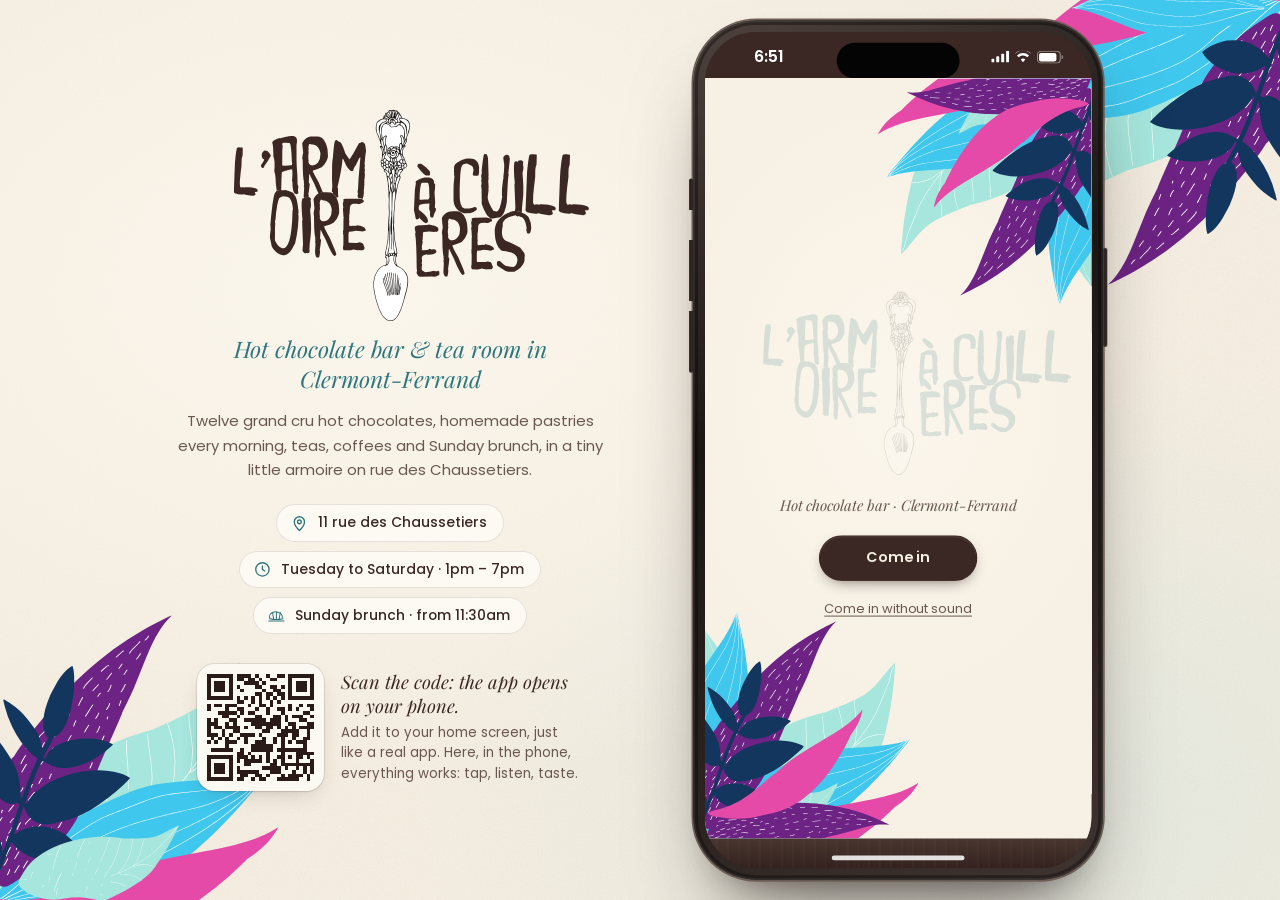
==== commit af07382b: "Version anglaise, brunch en musique, compte fidélité, avis, icône et 60 images/s - Site entier en an" ====
--- a/index.html
+++ b/index.html
@@ -41,10 +41,26 @@
   try { if (window.self !== window.top) cadre = true; } catch (e) { cadre = true; }
   if (cadre) d.className += ' en-cadre';
   else if (window.matchMedia && matchMedia('(min-width: 900px) and (min-height: 600px) and (hover: hover) and (pointer: fine)').matches) d.className += ' mode-vitrine';
+  /* La langue : ?lang= dans l'adresse, sinon celle choisie dans le petit menu de l'accueil, sinon celle du
+     téléphone (français, ou anglais pour tout le reste). En anglais, le dictionnaire (js/ac-en.js) est chargé
+     ici, avant les scripts de l'appli ; la page reste cachée le temps de la traduire (js/ac-core.js). */
+  var lang = 'fr';
+  try {
+    var q = /[?&]lang=(fr|en)(&|$)/.exec(location.search), s = localStorage.getItem('ac:lang');
+    if (q) lang = q[1];
+    else if (s) lang = JSON.parse(s) === 'en' ? 'en' : 'fr';
+    else lang = /^fr/i.test((navigator.languages && navigator.languages[0]) || navigator.language || 'fr') ? 'fr' : 'en';
+  } catch (e) { /* navigation privée */ }
+  if (lang === 'en') {
+    d.lang = 'en';
+    d.className += ' lang-en';
+    document.write('<script src="js/ac-en.js?v=20260928202524"><\/script>');
+    setTimeout(function () { d.className += ' traduit'; }, 3000); // (si un script manquait : la page s'affiche quand même)
+  }
 })();
 </script>
-<link rel="stylesheet" href="css/fonts.css?v=20260928163127">
-<link rel="stylesheet" href="css/armoire.css?v=20260928163127">
+<link rel="stylesheet" href="css/fonts.css?v=20260928202524">
+<link rel="stylesheet" href="css/armoire.css?v=20260928202524">
 <!-- JSONLD:DEBUT -->
 <script type="application/ld+json">{"@context":"https://schema.org","@type":["CafeOrCoffeeShop","Bakery"],"@id":"https://maliciousmusic.github.io/larmoire-a-cuilleres/#armoire","name":"L'Armoire à Cuillères","alternateName":"L'Armoire à cuillères, bar à chocolat","description":"Bar à chocolat et salon de thé : 12 chocolats chauds grands crus, pâtisseries faites maison, thés, cafés et brunch du dimanche.","url":"https://maliciousmusic.github.io/larmoire-a-cuilleres/","image":"https://maliciousmusic.github.io/larmoire-a-cuilleres/assets/img/og-armoire.jpg","logo":"https://maliciousmusic.github.io/larmoire-a-cuilleres/assets/icons/icon-512.png","telephone":"+33783412145","email":"hello@larmoireacuilleres.com","priceRange":"€","servesCuisine":["Chocolat chaud","Pâtisserie","Brunch","Salon de thé"],"address":{"@type":"PostalAddress","streetAddress":"11 rue des Chaussetiers","postalCode":"63000","addressLocality":"Clermont-Ferrand","addressRegion":"Auvergne-Rhône-Alpes","addressCountry":"FR"},"geo":{"@type":"GeoCoordinates","latitude":45.778325,"longitude":3.0841183},"hasMap":"https://www.google.com/maps/place/L%27Armoire+%C3%A0+cuill%C3%A8res/@45.778325,3.0841183,17z/data=!4m6!3m5!1s0x47f71bdd60ae5327:0x1307a65303df46c3!8m2!3d45.778325!4d3.0841183","openingHoursSpecification":[{"@type":"OpeningHoursSpecification","dayOfWeek":"https://schema.org/Sunday","opens":"11:00","closes":"19:00"},{"@type":"OpeningHoursSpecification","dayOfWeek":"https://schema.org/Tuesday","opens":"13:00","closes":"19:00"},{"@type":"OpeningHoursSpecification","dayOfWeek":"https://schema.org/Wednesday","opens":"13:00","closes":"19:00"},{"@type":"OpeningHoursSpecification","dayOfWeek":"https://schema.org/Thursday","opens":"13:00","closes":"19:00"},{"@type":"OpeningHoursSpecification","dayOfWeek":"https://schema.org/Friday","opens":"13:00","closes":"19:00"},{"@type":"OpeningHoursSpecification","dayOfWeek":"https://schema.org/Saturday","opens":"13:00","closes":"19:00"}],"acceptsReservations":"Brunch du dimanche uniquement, par téléphone ou SMS","sameAs":["https://www.instagram.com/larmoireacuilleres/","https://www.facebook.com/larmoireacuilleres"],"hasMenu":{"@type":"Menu","name":"La carte","inLanguage":"fr","hasMenuSection":[{"@type":"MenuSection","name":"Chocolats grands crus","hasMenuItem":[{"@type":"MenuItem","name":"Blanc Ivoire 33 %","description":"Chocolat blanc peu sucré, aux notes de gâteau au beurre & de vanille.","offers":{"@type":"Offer","price":"5.20","priceCurrency":"EUR"}},{"@type":"MenuItem","name":"Kewane 34 %","description":"Crémeux & réglissé.","offers":{"@type":"Offer","price":"5.20","priceCurrency":"EUR"}},{"@type":"MenuItem","name":"Caramélia 35 %","description":"Douceur sucrée & ronde.","offers":{"@type":"Offer","price":"5.20","priceCurrency":"EUR"}},{"@type":"MenuItem","name":"Elianza Lait 35 %","description":"Crème glacée, caramel au beurre, cacao grillé & miel de châtaignier.","offers":{"@type":"Offer","price":"5.20","priceCurrency":"EUR"}},{"@type":"MenuItem","name":"Vanuari Lait 39 %","description":"Lait entier aux notes sucrées.","offers":{"@type":"Offer","price":"5.20","priceCurrency":"EUR"}},{"@type":"MenuItem","name":"Z-Caramel 43 %","description":"Texture craquante de caramel.","offers":{"@type":"Offer","price":"5.20","priceCurrency":"EUR"}},{"@type":"MenuItem","name":"Elianza Noir 55 %","description":"Cacao grillé, réglisse, anis étoilé & vanille.","offers":{"@type":"Offer","price":"5.20","priceCurrency":"EUR"}},{"@type":"MenuItem","name":"Vanuari Noir 63 %","description":"Texture fluide et équilibrée, douceur du miel, fruits rouges & poivre.","offers":{"@type":"Offer","price":"5.20","priceCurrency":"EUR"}},{"@type":"MenuItem","name":"Z-Café 70 %","description":"Véritables grains de café broyés avec le cacao.","offers":{"@type":"Offer","price":"5.20","priceCurrency":"EUR"}},{"@type":"MenuItem","name":"Mokaya Noir 75 %","description":"Fruits exotiques, miel, amandes & noisettes grillées, cacao fin grillé et poivré, vanille.","offers":{"@type":"Offer","price":"5.20","priceCurrency":"EUR"}},{"@type":"MenuItem","name":"Arcango Noir 85 %","description":"Cacao grillé aux légères notes de châtaignes.","offers":{"@type":"Offer","price":"5.20","priceCurrency":"EUR"}},{"@type":"MenuItem","name":"Noir Infini 99 %","description":"La saveur la plus intense.","offers":{"@type":"Offer","price":"5.20","priceCurrency":"EUR"}}]},{"@type":"MenuSection","name":"Les classiques","hasMenuItem":[{"@type":"MenuItem","name":"Chocolat Soyeux","description":"Doux & non sucré.","offers":{"@type":"Offer","price":"4.70","priceCurrency":"EUR"}},{"@type":"MenuItem","name":"Chocolat Intense","description":"Épais & corsé, cannelle et miel.","offers":{"@type":"Offer","price":"5.20","priceCurrency":"EUR"}}]},{"@type":"MenuSection","name":"Chocolats gourmets","hasMenuItem":[{"@type":"MenuItem","name":"Praliné noisette","offers":{"@type":"Offer","price":"5.90","priceCurrency":"EUR"}},{"@type":"MenuItem","name":"Guimauve","offers":{"@type":"Offer","price":"5.90","priceCurrency":"EUR"}},{"@type":"MenuItem","name":"Coco façon Bounty","offers":{"@type":"Offer","price":"5.90","priceCurrency":"EUR"}}]},{"@type":"MenuSection","name":"Chocolats glacés","hasMenuItem":[{"@type":"MenuItem","name":"Chocolat frappé simple","offers":{"@type":"Offer","price":"5.50","priceCurrency":"EUR"}},{"@type":"MenuItem","name":"Mocha glacé","offers":{"@type":"Offer","price":"5.80","priceCurrency":"EUR"}}]},{"@type":"MenuSection","name":"Cafés","hasMenuItem":[{"@type":"MenuItem","name":"Espresso","offers":{"@type":"Offer","price":"1.60","priceCurrency":"EUR"}},{"@type":"MenuItem","name":"Lungo","offers":{"@type":"Offer","price":"1.80","priceCurrency":"EUR"}},{"@type":"MenuItem","name":"Cappuccino","offers":{"@type":"Offer","price":"3.90","priceCurrency":"EUR"}},{"@type":"MenuItem","name":"Café latte","offers":{"@type":"Offer","price":"4.50","priceCurrency":"EUR"}},{"@type":"MenuItem","name":"Café viennois","offers":{"@type":"Offer","price":"2.50","priceCurrency":"EUR"}},{"@type":"MenuItem","name":"Mocha","description":"Espresso, chocolat & lait.","offers":{"@type":"Offer","price":"4.50","priceCurrency":"EUR"}}]},{"@type":"MenuSection","name":"Spécialités","hasMenuItem":[{"@type":"MenuItem","name":"Chaï Latte","description":"Latte aux épices.","offers":{"@type":"Offer","price":"4.50","priceCurrency":"EUR"}},{"@type":"MenuItem","name":"Matcha Latte","offers":{"@type":"Offer","price":"5.50","priceCurrency":"EUR"}},{"@type":"MenuItem","name":"Matcha Fraise","offers":{"@type":"Offer","price":"6.00","priceCurrency":"EUR"}}]},{"@type":"MenuSection","name":"Thés & infusions","hasMenuItem":[{"@type":"MenuItem","name":"Montagne Bleue","description":"Thé noir, fraise & rhubarbe.","offers":{"@type":"Offer","price":"3.90","priceCurrency":"EUR"}},{"@type":"MenuItem","name":"Blue of London","description":"Thé noir du Yunnan & bergamote.","offers":{"@type":"Offer","price":"3.90","priceCurrency":"EUR"}},{"@type":"MenuItem","name":"Thé des Alizés","description":"Thé vert, pêche blanche & fleur d'oranger.","offers":{"@type":"Offer","price":"3.90","priceCurrency":"EUR"}},{"@type":"MenuItem","name":"Thé des Fakirs","description":"Thé vert, cardamome, gingembre & agrumes.","offers":{"@type":"Offer","price":"3.90","priceCurrency":"EUR"}},{"@type":"MenuItem","name":"Thé Merveilleux","description":"Thé vert, amandes caramélisées & pistache.","offers":{"@type":"Offer","price":"3.90","priceCurrency":"EUR"}},{"@type":"MenuItem","name":"Limoncha","description":"Thé vert & noir aux influences japonaises, riz grillé, amandes & citron.","offers":{"@type":"Offer","price":"3.90","priceCurrency":"EUR"}},{"@type":"MenuItem","name":"Mama Relax","description":"Infusion BIO, mélisse & lavande.","offers":{"@type":"Offer","price":"3.90","priceCurrency":"EUR"}},{"@type":"MenuItem","name":"L'Herboriste","description":"Infusion BIO, curcuma, réglisse & verveine.","offers":{"@type":"Offer","price":"3.90","priceCurrency":"EUR"}},{"@type":"MenuItem","name":"Paris for You","description":"Thé vert, litchi, framboise & notes de rose.","offers":{"@type":"Offer","price":"3.90","priceCurrency":"EUR"}},{"@type":"MenuItem","name":"Louvre côté Jardin","description":"Thé vert, pomme, prune & coing.","offers":{"@type":"Offer","price":"3.90","priceCurrency":"EUR"}}]},{"@type":"MenuSection","name":"Boissons fraîches","hasMenuItem":[{"@type":"MenuItem","name":"Matcha glacé","offers":{"@type":"Offer","price":"5.50","priceCurrency":"EUR"}},{"@type":"MenuItem","name":"Sodas","description":"Coca-Cola, Coca-Cola Zéro, ou limonade Lorina.","offers":{"@type":"Offer","price":"4.00","priceCurrency":"EUR"}},{"@type":"MenuItem","name":"Jus de fruits","offers":{"@type":"Offer","price":"4.00","priceCurrency":"EUR"}},{"@type":"MenuItem","name":"Citronnade maison","offers":{"@type":"Offer","price":"4.50","priceCurrency":"EUR"}},{"@type":"MenuItem","name":"Thé glacé maison","description":"Pêche, sureau, framboise ou citron.","offers":{"@type":"Offer","price":"4.00","priceCurrency":"EUR"}},{"@type":"MenuItem","name":"Sirop à l'eau","offers":{"@type":"Offer","price":"2.00","priceCurrency":"EUR"}}]},{"@type":"MenuSection","name":"Gâteaux","hasMenuItem":[{"@type":"MenuItem","name":"Fondant chocolat noir","description":"Pointe de sel.","offers":{"@type":"Offer","price":"5.50","priceCurrency":"EUR"}},{"@type":"MenuItem","name":"Fondant chocolat au lait","offers":{"@type":"Offer","price":"5.50","priceCurrency":"EUR"}},{"@type":"MenuItem","name":"Brownie","offers":{"@type":"Offer","price":"5.50","priceCurrency":"EUR"}},{"@type":"MenuItem","name":"Cheesecake","offers":{"@type":"Offer","price":"5.50","priceCurrency":"EUR"}},{"@type":"MenuItem","name":"Cookie","offers":{"@type":"Offer","price":"3.90","priceCurrency":"EUR"}},{"@type":"MenuItem","name":"Cake","offers":{"@type":"Offer","price":"4.90","priceCurrency":"EUR"}}]},{"@type":"MenuSection","name":"Pour les petits bidons","hasMenuItem":[{"@type":"MenuItem","name":"Formule enfant","description":"Verre de lait spéculoos-vanille, chocolat chaud ou boisson fraîche + petite part de gâteau.","offers":{"@type":"Offer","price":"5.60","priceCurrency":"EUR"}}]},{"@type":"MenuSection","name":"Brunch du dimanche","hasMenuItem":[{"@type":"MenuItem","name":"Brunch du dimanche","description":"Un plat salé au choix (accompagné de sa salade fraîche), Une boisson chaude au choix (café, thé ou chocolat chaud), Un jus de pomme, Notre délicieux cookie (la petite touche sucrée signée L’Armoire), et buffet à volonté.","offers":{"@type":"Offer","price":"23.00","priceCurrency":"EUR"}}]}]},"foundingDate":"2013"}</script>
 <script type="application/ld+json">{"@context":"https://schema.org","@type":"FAQPage","mainEntity":[{"@type":"Question","name":"Peut-on réserver pour le goûter ?","acceptedAnswer":{"@type":"Answer","text":"Non : pour le goûter, on vient comme on est, sans réservation. L'Armoire est toute petite ; en semaine ou en début d'après-midi, on trouve plus facilement une place."}},{"@type":"Question","name":"Comment réserver le brunch du dimanche ?","acceptedAnswer":{"@type":"Answer","text":"Par téléphone ou SMS au 07 83 41 21 45. Le brunch est servi tous les dimanches à partir de 11h30, 23 € par personne ; les places sont limitées."}},{"@type":"Question","name":"Le chocolat chaud est-il servi bouillant ?","acceptedAnswer":{"@type":"Answer","text":"Non : il est préparé à la minute et servi autour de 65 °C, la température où l'on sent le mieux ses arômes."}},{"@type":"Question","name":"Y a-t-il des laits végétaux ?","acceptedAnswer":{"@type":"Answer","text":"Oui : avoine, coco ou amande, pour 0,50 € de plus. Arômes (vanille, caramel, spéculoos, praliné noisette) : 0,30 €."}},{"@type":"Question","name":"Peut-on commander un gâteau entier ?","acceptedAnswer":{"@type":"Answer","text":"Oui, au moins 24 h à l'avance, par e-mail à hello@larmoireacuilleres.com."}},{"@type":"Question","name":"Tout est-il fait maison ?","acceptedAnswer":{"@type":"Answer","text":"Oui : les pâtisseries sont préparées chaque jour dans notre labo, rue des Chaussetiers, avec du lait bio, du miel et de la farine de producteurs d'Auvergne."}}]}</script>
@@ -59,6 +75,8 @@
   <defs>
     <radialGradient id="sc-aile" cx=".44" cy=".42" r=".56"><stop offset=".55" stop-color="#fff" stop-opacity="0"/><stop offset=".9" stop-color="#8A7A66" stop-opacity=".08"/><stop offset="1" stop-color="#6E5E4C" stop-opacity=".24"/></radialGradient>
     <radialGradient id="sc-puits" cx=".56" cy=".58" r=".62"><stop offset=".68" stop-color="#000" stop-opacity="0"/><stop offset="1" stop-color="#5E4C3A" stop-opacity=".16"/></radialGradient>
+    <!-- la 5e étoile de la note (4,6) : remplie aux six dixièmes -->
+    <linearGradient id="demi-etoile" x1="0" x2="1" y1="0" y2="0"><stop offset=".6" stop-color="#C9A45C"/><stop offset=".6" stop-color="#C9A45C" stop-opacity=".22"/></linearGradient>
     <!-- une soucoupe ancienne vue de dessus : l'aile à fleurettes (encre : currentColor), le bassin, l'émail qui brille -->
     <symbol id="soucoupe" viewBox="0 0 64 64">
       <circle cx="32" cy="32" r="30.5" fill="#FCFAF4"/><circle cx="32" cy="32" r="30.5" fill="url(#sc-aile)"/>
@@ -87,6 +105,18 @@
     <symbol id="i-fleche" viewBox="0 0 24 24"><path d="M5 12h13M13 6.5l5.5 5.5-5.5 5.5"/></symbol>
     <symbol id="i-cal" viewBox="0 0 24 24"><rect x="4" y="5.5" width="16" height="14" rx="2"/><path d="M4 10h16M8.5 3.5v4M15.5 3.5v4"/></symbol>
     <symbol id="i-etoile" viewBox="0 0 24 24"><path d="M12 3.8l2.5 5.2 5.7.8-4.1 4 1 5.7L12 16.8l-5.1 2.7 1-5.7-4.1-4 5.7-.8z"/></symbol>
+    <!-- le buffet du brunch : un petit dessin par étiquette -->
+    <symbol id="b-beurre" viewBox="0 0 24 24"><path d="M3.5 15.6c0 1.4 3.8 2.6 8.5 2.6s8.5-1.2 8.5-2.6"/><path d="M6.5 11.2l3-2.6h8.6l-3 2.6zM6.5 11.2v4.3h8.6v-4.3M15.1 15.5l3-2.6V8.6"/><path d="M9 13.2h3.4" opacity=".6"/></symbol>
+    <symbol id="b-confiture" viewBox="0 0 24 24"><path d="M7 10.5h10v8a1.8 1.8 0 0 1-1.8 1.8H8.8A1.8 1.8 0 0 1 7 18.5z"/><path d="M6.2 8.8L8 5.2h8l1.8 3.6zM7.6 8.8h8.8v1.7H7.6z"/><path d="M9.6 14.4h4.8M10.4 16.6h3.2" opacity=".6"/></symbol>
+    <symbol id="b-miel" viewBox="0 0 24 24"><path d="M5.8 11.4c0-2 2.8-3.1 6.2-3.1s6.2 1.1 6.2 3.1v5.4c0 2.2-2.8 3.6-6.2 3.6s-6.2-1.4-6.2-3.6z"/><path d="M5.8 11.4c0 1.4 2.8 2.3 6.2 2.3s6.2-.9 6.2-2.3"/><path d="M14.6 9.2l4-5.6M17.6 3.2l1.9 1.3"/></symbol>
+    <symbol id="b-fromage" viewBox="0 0 24 24"><path d="M4 12.4h16c0 4.3-3.6 7-8 7s-8-2.7-8-7z"/><path d="M7.4 12.4c.5-1.9 2.4-3 4.6-3s4.1 1.1 4.6 3"/><path d="M15.2 10.2l3.9-5.6"/><ellipse cx="19.6" cy="4" rx="1.1" ry="1.6" transform="rotate(35 19.6 4)"/></symbol>
+    <symbol id="b-muesli" viewBox="0 0 24 24"><path d="M4 12.4h16c0 4.3-3.6 7-8 7s-8-2.7-8-7z"/><path d="M7.2 10.6l1.8-.7M10.4 9.4l1.9.4M13.6 10.2l1.7-.9M16.2 11l1.2.3M9 11.6l1.4.3M12.2 11.4l1.3-.4"/><path d="M12 7.6c-.4-1.6.3-3 1.6-3.8"/></symbol>
+    <symbol id="b-tartiner" viewBox="0 0 24 24"><path d="M5.8 10.4h9.4v8.2a1.7 1.7 0 0 1-1.7 1.7H7.5a1.7 1.7 0 0 1-1.7-1.7z"/><path d="M5.2 7.6h10.6v2.8H5.2z"/><path d="M17.4 13.2l3.3-7.8c.3.6.3 1.6-.1 2.7l-2.2 5.5"/><path d="M8 14.6c1.2-.9 3.2-.9 5 0" opacity=".6"/></symbol>
+    <symbol id="b-pain" viewBox="0 0 24 24"><path d="M3.4 14.6c0-3.4 3.9-6 8.6-6s8.6 2.6 8.6 6c0 1.9-1.4 3.1-3.1 3.1H6.5c-1.7 0-3.1-1.2-3.1-3.1z"/><path d="M7.6 11.6l1.6 2.2M11.3 10.6l1.6 2.3M15 11l1.6 2.2"/></symbol>
+    <symbol id="b-fruits" viewBox="0 0 24 24"><path d="M12 8.6c-1.5-1-5.6-1.2-6.4 2.6-.8 3.9 1.6 8.6 4.4 8.6 1 0 1.3-.5 2-.5s1 .5 2 .5c2.8 0 5.2-4.7 4.4-8.6-.8-3.8-4.9-3.6-6.4-2.6z"/><path d="M12 8.6c0-1.6.5-3.1 1.5-4.1"/><path d="M13.2 5.6c1.5-1.3 3.6-1.1 4.6.2-1.6 1.1-3.4 1.1-4.6-.2z"/></symbol>
+    <symbol id="b-gourmandises" viewBox="0 0 24 24"><path d="M3.8 15.2c0-4.5 3.7-8.2 8.2-8.2s8.2 3.7 8.2 8.2c-2.7 1.5-5.4 2.1-8.2 2.1s-5.5-.6-8.2-2.1z"/><path d="M12 9.2v6.9M8.4 10.3l1.5 5.6M15.6 10.3l-1.5 5.6M5.6 12.2l2.6 3.6M18.4 12.2l-2.6 3.6"/></symbol>
+    <symbol id="i-globe" viewBox="0 0 24 24"><circle cx="12" cy="12" r="8.5"/><path d="M3.5 12h17M12 3.5c2.4 2.4 3.6 5.2 3.6 8.5s-1.2 6.1-3.6 8.5c-2.4-2.4-3.6-5.2-3.6-8.5s1.2-6.1 3.6-8.5z"/></symbol>
+    <symbol id="i-chevron" viewBox="0 0 24 24"><path d="M7 10l5 5 5-5"/></symbol>
     <symbol id="i-qr" viewBox="0 0 24 24"><rect x="4" y="4" width="6" height="6" rx="1"/><rect x="14" y="4" width="6" height="6" rx="1"/><rect x="4" y="14" width="6" height="6" rx="1"/><path d="M14 14h2.5v2.5H14zM17.5 17.5H20V20h-2.5zM14 18.5h1.5M18.5 14H20"/></symbol>
   </defs>
 </svg>
@@ -132,8 +162,8 @@
 
 <!-- ======================= décor pour ordinateur ======================= -->
 <aside class="bureau" aria-hidden="true">
-  <div class="bureau-g"><div class="bureau-feuilles" id="bureau-feuilles-g"></div><p class="bureau-mot">Bar à chocolat<br>&amp; salon de thé</p><p class="bureau-adr">11 rue des Chaussetiers<br>Clermont-Ferrand</p></div>
-  <div class="bureau-d"><div class="bureau-qr" id="bureau-qr"></div><p class="bureau-mot">Encore mieux<br>sur votre téléphone</p><div class="bureau-feuilles" id="bureau-feuilles-d"></div></div>
+  <div class="bureau-g"><div class="bureau-feuilles" id="bureau-feuilles-g"></div><p class="bureau-mot" data-t>Bar à chocolat<br>&amp; salon de thé</p><p class="bureau-adr">11 rue des Chaussetiers<br>Clermont-Ferrand</p></div>
+  <div class="bureau-d"><div class="bureau-qr" id="bureau-qr"></div><p class="bureau-mot" data-t>Encore mieux<br>sur votre téléphone</p><div class="bureau-feuilles" id="bureau-feuilles-d"></div></div>
 </aside>
 
 <!-- ======================= ouverture : le logo se dessine ======================= -->
@@ -152,6 +182,14 @@
     <div class="view-scroll">
       <div class="scene" id="scene-facade">
         <div class="facade-host" id="facade-host"></div>
+        <!-- la langue : un petit menu discret, en haut à gauche de la devanture -->
+        <div class="langue" id="langue">
+          <button class="langue-bouton" id="langue-bouton" type="button" aria-haspopup="true" aria-expanded="false" aria-controls="langue-menu" aria-label="Langue : français"><svg class="langue-globe" aria-hidden="true"><use href="#i-globe"/></svg><span class="langue-code" aria-hidden="true">FR</span><svg class="langue-chevron" aria-hidden="true"><use href="#i-chevron"/></svg></button>
+          <ul class="langue-menu" id="langue-menu" hidden>
+            <li><button type="button" data-lang="fr" lang="fr" aria-pressed="true"><span class="lm-code" aria-hidden="true">FR</span>Français</button></li>
+            <li><button type="button" data-lang="en" lang="en" aria-pressed="false"><span class="lm-code" aria-hidden="true">EN</span>English</button></li>
+          </ul>
+        </div>
         <p class="scene-astuce" id="scene-astuce" aria-hidden="true">Touchez la porte, les nichoirs, l’ardoise…</p>
         <div class="scene-vitre" id="scene-vitre" hidden>
           <button class="sv-fermer" id="sv-fermer" type="button" aria-label="Revenir dans la rue" data-sfx="none"><svg aria-hidden="true"><use href="#i-croix"/></svg></button>
@@ -219,12 +257,13 @@
 
   <!-- ======================= LA CARTE ======================= -->
   <section class="view" id="carte" data-view="carte" aria-labelledby="carte-titre">
-    <!-- en haut, toujours visible : la table du goûter, « La carte » dans son coin, l'addition dans l'autre, leur phrase en bandeau -->
+    <!-- en haut, toujours visible : la table du goûter, « La carte » dans son coin, leur phrase en bandeau
+         (pas d'addition : on ne commande pas dans l'appli ; ce qui est servi est dit aux lecteurs d'écran) -->
     <div class="table-gouter" id="table-gouter">
       <canvas class="tg-canvas" id="tg-canvas" aria-hidden="true"></canvas>
       <div class="tg-vie" id="tg-vie" aria-hidden="true"></div>
       <h2 id="carte-titre" class="tg-titre">La carte</h2>
-      <p class="tg-legende" id="tg-legende" aria-live="polite"><span class="tg-total">Total&#8239;:</span> <span class="tg-prix">10,70 €</span></p>
+      <p class="visuellement-cache" id="tg-legende" aria-live="polite"></p>
       <p class="tg-bandeau">Chocolats chauds, pâtisseries maison, thés &amp; cafés</p>
     </div>
     <!-- en dessous, seule la carte défile -->
@@ -376,7 +415,7 @@
         </figure>
 
         <section class="bloc" aria-labelledby="formule-titre">
-          <h3 id="formule-titre" class="bloc-titre"><em>dans la</em> formule</h3>
+          <h3 id="formule-titre" class="bloc-titre" data-t><em>dans la</em> formule</h3>
           <ul class="formule" id="formule">
             <li data-cle="plat"><strong>Un plat salé au choix</strong><span>accompagné de sa salade fraîche</span></li>
             <li data-cle="boisson"><strong>Une boisson chaude au choix</strong><span>café, thé ou chocolat chaud</span></li>
@@ -386,10 +425,19 @@
         </section>
 
         <section class="bloc" aria-labelledby="buffet-titre">
-          <h3 id="buffet-titre" class="bloc-titre">buffet <em>à volonté</em></h3>
+          <h3 id="buffet-titre" class="bloc-titre" data-t>buffet <em>à volonté</em></h3>
           <p class="buffet-intro">Et surtout… un buffet pour composer votre brunch comme vous l’aimez.</p>
+          <!-- des étiquettes de bocal, chacune à la couleur de ce qu'elle annonce (et qui s'allume quand on la touche sur la table) -->
           <ul class="buffet" id="buffet">
-            <li data-cle="beurre">Beurre</li><li data-cle="confitures">Confitures</li><li data-cle="miel">Miel</li><li data-cle="fromage-blanc">Fromage blanc</li><li data-cle="muesli">Muesli</li><li data-cle="pates-a-tartiner">Pâtes à tartiner</li><li data-cle="pain">Pain</li><li data-cle="fruits">Fruits frais</li><li data-cle="gourmandises">Petites gourmandises…</li>
+            <li data-cle="beurre" style="--fond:#FBF0C4;--encre:#7E6410"><svg aria-hidden="true"><use href="#b-beurre"/></svg><span>Beurre</span></li>
+            <li data-cle="confitures" style="--fond:#F9D6DF;--encre:#A1325A"><svg aria-hidden="true"><use href="#b-confiture"/></svg><span>Confitures</span></li>
+            <li data-cle="miel" style="--fond:#F8DDA0;--encre:#8B5409"><svg aria-hidden="true"><use href="#b-miel"/></svg><span>Miel</span></li>
+            <li data-cle="fromage-blanc" style="--fond:#E8F0F3;--encre:#3F5F6E"><svg aria-hidden="true"><use href="#b-fromage"/></svg><span>Fromage blanc</span></li>
+            <li data-cle="muesli" style="--fond:#ECDDC7;--encre:#6B4A2A"><svg aria-hidden="true"><use href="#b-muesli"/></svg><span>Muesli</span></li>
+            <li data-cle="pates-a-tartiner" style="--fond:#E6CFC0;--encre:#5A3421"><svg aria-hidden="true"><use href="#b-tartiner"/></svg><span>Pâtes à tartiner</span></li>
+            <li data-cle="pain" style="--fond:#F4E0C2;--encre:#8A5528"><svg aria-hidden="true"><use href="#b-pain"/></svg><span>Pain</span></li>
+            <li data-cle="fruits" style="--fond:#DCF0D6;--encre:#3B7336"><svg aria-hidden="true"><use href="#b-fruits"/></svg><span>Fruits frais</span></li>
+            <li data-cle="gourmandises" style="--fond:#EADCF4;--encre:#6C2383"><svg aria-hidden="true"><use href="#b-gourmandises"/></svg><span>Petites gourmandises…</span></li>
           </ul>
         </section>
 
@@ -420,9 +468,11 @@
             <label class="champ"><span>Votre prénom</span><input id="resa-prenom" name="given-name" autocomplete="given-name" maxlength="30" placeholder="Julie"></label>
             <label class="champ"><span>Un petit mot <em>(facultatif)</em></span><input id="resa-mot" maxlength="120" placeholder="Végétarien, un anniversaire, une poussette…"></label>
             <div class="resa-apercu" id="resa-apercu" aria-live="polite"></div>
+            <!-- à partir de 7 : on s'organise au téléphone (le SMS ne suffit plus) -->
+            <p class="resa-groupe" id="resa-groupe" role="status" hidden><strong>Plus de 6 personnes ?</strong> On s’organise ensemble au téléphone : appelez-nous pour réserver.</p>
             <div class="resa-boutons">
               <a class="btn btn-choco" id="resa-sms" href="sms:+33783412145"><svg aria-hidden="true"><use href="#i-sms"/></svg>Envoyer par SMS</a>
-              <a class="btn btn-ligne" href="tel:+33783412145"><svg aria-hidden="true"><use href="#i-tel"/></svg>Appeler</a>
+              <a class="btn btn-ligne" id="resa-tel" href="tel:+33783412145"><svg aria-hidden="true"><use href="#i-tel"/></svg>Appeler</a>
             </div>
             <p class="resa-note">L’équipe vous répond pour confirmer. Le brunch se prend sur place, le dimanche.</p>
           </form>
@@ -446,7 +496,7 @@
         <div class="fid-actions" id="fid-actions"></div>
         <details class="fid-comment">
           <summary>Comment ça marche ?</summary>
-          <p>Au comptoir, montrez votre carte : l’équipe y accroche une cuillère pour chaque boisson, avec son code. Dix cuillères, et le chocolat suivant est pour nous. La carte reste dans votre téléphone : pas de compte, pas d’e-mail.</p>
+          <p>Au comptoir, montrez votre carte : l’équipe y accroche une cuillère pour chaque boisson, avec son code. Dix cuillères, et le chocolat suivant est pour nous. Votre compte tient à votre numéro de téléphone : vous retrouvez votre carte même sur un autre téléphone. Pas d’e-mail, pas de publicité.</p>
         </details>
       </div>
     </div>
@@ -486,7 +536,7 @@
           <details class="pli" id="pli-histoire">
             <summary><span class="pli-tete"><span id="histoire-titre" class="pli-titre" role="heading" aria-level="3">L’histoire</span><span class="pli-resume">Mallo, les pays froids, et un cocon pour les jours gris</span></span><span class="pli-signe" aria-hidden="true"></span></summary>
             <div class="pli-corps histoire">
-              <p>Après quelques années dans les pays froids, en Pologne puis au Canada, Mallo est rentrée dans sa ville natale avec une idée en tête : un petit cocon pour les jours gris, chaud l’hiver, frais l’été, <em>douillet comme un duvet d’oiseau</em>.</p>
+              <p data-t>Après quelques années dans les pays froids, en Pologne puis au Canada, Mallo est rentrée dans sa ville natale avec une idée en tête : un petit cocon pour les jours gris, chaud l’hiver, frais l’été, <em>douillet comme un duvet d’oiseau</em>.</p>
               <p>Ce sera une toute petite boutique dans une ruelle du vieux Clermont : du bois, des tables massives sous des tasses fines, de la vaisselle chinée, des livres en haut de l’armoire, des goûters généreux « comme chez mamie »… et du chocolat, beaucoup de chocolat.</p>
               <p>Aujourd’hui, Mallo et Amina pâtissent chaque matin dans le labo de la rue des Chaussetiers. Tout est fait maison.</p>
             </div>
@@ -523,12 +573,16 @@
 
         <section class="bloc avis" aria-labelledby="avis-titre">
           <h3 id="avis-titre" class="bloc-titre">Ce qu’on en dit</h3>
-          <a class="avis-note" href="https://www.google.com/maps/place/L%27Armoire+%C3%A0+cuill%C3%A8res/@45.778325,3.0841183,17z/data=!4m8!3m7!1s0x47f71bdd60ae5327:0x1307a65303df46c3!8m2!3d45.778325!4d3.0841183!9m1!1b1" target="_blank" rel="noopener">
-            <span class="an-chiffre">4,6</span>
-            <span class="an-etoiles" aria-hidden="true"><svg><use href="#i-etoile"/></svg><svg><use href="#i-etoile"/></svg><svg><use href="#i-etoile"/></svg><svg><use href="#i-etoile"/></svg><svg class="demi"><use href="#i-etoile"/></svg></span>
-            <span class="an-texte">602 avis sur Google <svg aria-hidden="true"><use href="#i-fleche"/></svg></span>
-          </a>
-          <p class="avis-sujets">Ce qui revient le plus : <strong>le chocolat chaud</strong>, <strong>le brunch</strong> et <strong>le cheesecake</strong>.</p>
+          <!-- la carte de la note : la note Google, ce qui revient le plus, puis une sélection de 7 avis (js/ac-nous.js) -->
+          <div class="avis-note">
+            <a class="an-lien" href="https://www.google.com/maps/place/L%27Armoire+%C3%A0+cuill%C3%A8res/@45.778325,3.0841183,17z/data=!4m8!3m7!1s0x47f71bdd60ae5327:0x1307a65303df46c3!8m2!3d45.778325!4d3.0841183!9m1!1b1" target="_blank" rel="noopener">
+              <span class="an-chiffre">4,6</span>
+              <span class="an-etoiles" aria-hidden="true"><svg><use href="#i-etoile"/></svg><svg><use href="#i-etoile"/></svg><svg><use href="#i-etoile"/></svg><svg><use href="#i-etoile"/></svg><svg class="demi"><use href="#i-etoile"/></svg></span>
+              <span class="an-texte">602 avis sur Google <svg aria-hidden="true"><use href="#i-fleche"/></svg></span>
+            </a>
+            <p class="avis-sujets" data-t>Ce qui revient le plus : <strong>le chocolat chaud</strong>, <strong>le brunch</strong> et <strong>le cheesecake</strong>.</p>
+            <div class="avis-selection" id="avis-selection" role="region" aria-roledescription="carrousel" aria-label="Une sélection d’avis"></div>
+          </div>
         </section>
 
         <section class="bloc infos" id="infos" aria-labelledby="infos-titre">
@@ -631,16 +685,16 @@
 
 <div class="toast" id="toast" role="status" aria-live="polite"></div>
 
-<script src="js/ac-core.js?v=20260928163127"></script>
-<script src="js/ac-data.js?v=20260928163127"></script>
-<script src="js/ac-brand.js?v=20260928163127"></script>
-<script src="js/ac-facade.js?v=20260928163127"></script>
-<script src="js/ac-splash.js?v=20260928163127"></script>
-<script src="js/ac-table.js?v=20260928163127"></script>
-<script src="js/ac-carte.js?v=20260928163127"></script>
-<script src="js/ac-brunch.js?v=20260928163127"></script>
-<script src="js/ac-fidelite.js?v=20260928163127"></script>
-<script src="js/ac-nous.js?v=20260928163127"></script>
-<script src="js/ac-app.js?v=20260928163127"></script>
+<script src="js/ac-core.js?v=20260928202524"></script>
+<script src="js/ac-data.js?v=20260928202524"></script>
+<script src="js/ac-brand.js?v=20260928202524"></script>
+<script src="js/ac-facade.js?v=20260928202524"></script>
+<script src="js/ac-splash.js?v=20260928202524"></script>
+<script src="js/ac-table.js?v=20260928202524"></script>
+<script src="js/ac-carte.js?v=20260928202524"></script>
+<script src="js/ac-brunch.js?v=20260928202524"></script>
+<script src="js/ac-fidelite.js?v=20260928202524"></script>
+<script src="js/ac-nous.js?v=20260928202524"></script>
+<script src="js/ac-app.js?v=20260928202524"></script>
 </body>
 </html>
--- a/css/armoire.css
+++ b/css/armoire.css
@@ -91,6 +91,16 @@
 .btn-teal { background: var(--teal); color: #fff; }
 .btn-large { width: 100%; }
 
+/* les calques (js/ac-core.js, AC.monde) : ce qui bouge dans un dessin, chacun sur sa couche du compositeur, à sa place.
+   Le plan suit le cadrage du dessin (1 unité = 1 px) ; les touchers le traversent (sauf ce qui les reçoit). */
+.ac-monde { position: absolute; left: 0; top: 0; width: 0; height: 0; transform-origin: 0 0; pointer-events: none; }
+.ac-calque, .ac-dedans { position: absolute; overflow: visible; max-width: none; pointer-events: none; }
+.ac-dedans { left: 0; top: 0; }
+/* le mot « HORAIRES » allumé : une fenêtre de la forme du reflet, aux bords fondus, qui passe avec lui */
+/* la vitre de la porte (sur son calque 3D) : sa bande de reflet ne déborde pas du verre */
+.fa-vitre-porte { overflow: hidden; }
+.fa-fenetre { overflow: hidden; -webkit-mask-image: linear-gradient(90deg, transparent, #000 35%, #000 65%, transparent); mask-image: linear-gradient(90deg, transparent, #000 35%, #000 65%, transparent); }
+
 /* ======================================================================
    Vues (onglets)
    ====================================================================== */
@@ -99,9 +109,8 @@
 .view { position: absolute; inset: 0; display: none; opacity: 0; transform: translateX(28px); transition: opacity .32s ease, transform .38s cubic-bezier(.2, .8, .2, 1); }
 .view.vue { display: block; }
 .view.is-left { transform: translateX(-28px); }
-.view.is-active { opacity: 1; transform: none; }
-/* un onglet quitté, une fois sa transition finie : plus rien n'est dessiné (son état et son défilement restent) */
-.view.repos { content-visibility: hidden; }
+.view.is-active { opacity: 1; transform: none; z-index: 1; }
+.view.dort { content-visibility: hidden; }
 .view-scroll { height: 100%; overflow-y: auto; overflow-x: hidden; -webkit-overflow-scrolling: touch; overscroll-behavior: contain; scroll-padding-top: 58px; scrollbar-width: none; }
 /* pas de barre de défilement visible (on défile au doigt, à la molette, au pavé tactile) */
 .view-scroll::-webkit-scrollbar, .sheet-panel::-webkit-scrollbar { display: none; }
@@ -137,9 +146,11 @@
 }
 .tab { z-index: 0; }
 .tab.is-active { color: var(--papier); }
-.tab.is-active svg { color: var(--choco); transform: translateY(-1px); }
+/* (l'onglet ouvert de la barre : [aria-current], pas .is-active — une règle « .is-active svg » ferait recalculer tous les
+   svg d'un onglet de l'appli quand il s'ouvre ou se ferme, et ses calques en comptent des centaines) */
+.tab[aria-current] svg { color: var(--choco); transform: translateY(-1px); }
 .tab.is-active::before { opacity: 1; transform: scale(1); }
-.tab.is-active span { opacity: 1; font-weight: 600; }
+.tab[aria-current] span { opacity: 1; font-weight: 600; }
 
 /* ======================================================================
    Accueil
@@ -168,7 +179,8 @@
 }
 #accueil .contenu { position: relative; z-index: 1; }
 .facade-host { position: absolute; inset: 0; }
-.facade-host > svg { width: 100%; height: 100%; }
+.facade-host .fa-cam { position: absolute; inset: 0; }
+.facade-host svg.facade { width: 100%; height: 100%; }
 .facade-host .fa-hit, .facade-host .fa-ici, .facade-host .fa-slate, .facade-host .fa-house, .facade-host .fa-plaque, .facade-host .fa-cup { cursor: pointer; }
 .facade-host .fa-hit-vitre { cursor: zoom-in; }
 .scene-astuce {
@@ -177,6 +189,34 @@
   opacity: 0; transition: opacity .6s ease; pointer-events: none;
 }
 .scene-astuce.on { opacity: 1; }
+/* la langue : une petite étiquette discrète en haut à gauche de la devanture, qui déplie Français / English */
+.langue { position: absolute; left: 10px; top: 10px; z-index: 4; font-size: 12px; }
+.scene.zoom .langue { opacity: 0; pointer-events: none; }
+.langue-bouton {
+  display: flex; align-items: center; gap: 4px; height: 30px; padding: 0 8px 0 7px; border: 0; border-radius: 99px; cursor: pointer;
+  background: rgba(247, 240, 228, .8); color: var(--choco); box-shadow: 0 1px 0 rgba(255, 255, 255, .5) inset, 0 2px 8px -4px rgba(42, 27, 24, .5);
+  font-weight: 600; letter-spacing: .06em; line-height: 1; -webkit-tap-highlight-color: transparent;
+}
+.langue-bouton svg { width: 15px; height: 15px; fill: none; stroke: currentColor; stroke-width: 1.7; stroke-linecap: round; stroke-linejoin: round; }
+.langue-bouton .langue-chevron { width: 12px; height: 12px; stroke-width: 2.2; opacity: .7; transition: transform .2s ease; }
+.langue-bouton[aria-expanded="true"] .langue-chevron { transform: rotate(180deg); }
+.langue-menu {
+  position: absolute; left: 0; top: 36px; margin: 0; padding: 5px; list-style: none; min-width: 138px;
+  background: var(--porcelaine); border-radius: 13px; box-shadow: inset 0 0 0 1px rgba(59, 39, 35, .1), 0 12px 26px -12px rgba(42, 27, 24, .6);
+  transform-origin: 14px -6px; animation: langue-in .18s ease-out;
+}
+.langue-menu[hidden] { display: none; }
+@keyframes langue-in { from { opacity: 0; transform: translateY(-4px) scale(.96); } }
+.langue-menu button {
+  display: flex; align-items: center; gap: 9px; width: 100%; padding: 8px 10px; border: 0; border-radius: 9px; background: none; cursor: pointer;
+  font-size: 14px; font-weight: 500; color: var(--encre); text-align: left;
+}
+.langue-menu button:hover { background: rgba(59, 39, 35, .05); }
+.langue-menu button[aria-pressed="true"] { background: var(--menthe-2); color: var(--teal-2); font-weight: 600; }
+.lm-code { font-size: 10.5px; font-weight: 700; letter-spacing: .08em; color: var(--encre-3); width: 18px; }
+.langue-menu button[aria-pressed="true"] .lm-code { color: var(--teal); }
+/* en anglais : la page attend d'être traduite (js/ac-core.js), pour ne pas montrer le français une fraction de seconde */
+html.lang-en:not(.traduit) body { visibility: hidden; }
 /* la vitrine des horaires : on s'approche dans la scène (au lieu d'une feuille par-dessus) */
 .scene.zoom .scene-astuce { opacity: 0; }
 .scene-vitre { position: absolute; inset: 0; z-index: 3; cursor: zoom-out; -webkit-tap-highlight-color: transparent; }
@@ -323,13 +363,9 @@
 .tg-canvas.pret { opacity: 1; }
 .tg-vie { position: absolute; inset: 0; pointer-events: none; }
 .tg-vie svg { position: absolute; inset: 0; width: 100%; height: 100%; overflow: visible; }
-/* l'addition, dans le coin bas droit, posée sur le bandeau (le pendant de « La carte ») : « Total : » et le prix */
-.tg-legende {
-  position: absolute; right: 0; bottom: var(--bandeau-h); z-index: 2; margin: 0; display: flex; align-items: baseline; gap: 7px;
-  padding: 8px 14px 5px 16px; background: var(--papier); border-top-left-radius: 16px; box-shadow: -3px -4px 12px -8px rgba(42, 27, 24, .5);
-  font-family: var(--lettres); font-size: 21px; line-height: 1; letter-spacing: .01em; color: var(--choco); white-space: nowrap;
-}
-.tg-prix { color: var(--teal); }
+/* la vapeur de la tasse : un groupe posé sur la tasse (js/ac-table.js), quatre volutes sur leurs calques */
+.tg-vie .tg-vapeur { position: absolute; left: 0; top: 0; width: 0; height: 0; transform-origin: 0 0; } /* (pas de fondu : une animation relancée sous une opacité nulle ne serait plus confiée au compositeur) */
+.tg-vie .tg-volute { inset: auto; left: -40px; top: -84px; width: 80px; height: 96px; max-width: none; } /* (sans max-width : 0 px de large, et Chrome ne la confie plus au compositeur) */
 
 .rub-tete { display: flex; align-items: baseline; justify-content: space-between; gap: 12px; margin: 0 0 8px; }
 .rub-titre { font-family: var(--lettres); font-weight: 400; font-size: 33px; line-height: 1; margin: 0; color: var(--teal); letter-spacing: .01em; }
@@ -448,8 +484,17 @@
 .formule li::before { content: ''; position: absolute; left: 14px; top: 15px; width: 18px; height: 18px; border-radius: 50%; background: var(--menthe); box-shadow: inset 0 0 0 4px var(--porcelaine), inset 0 0 0 5px var(--teal); }
 .formule strong { display: block; color: var(--choco); font-weight: 600; }
 .formule span { font-size: 13.5px; color: var(--encre-2); }
-.buffet { list-style: none; margin: 0; padding: 0; display: flex; flex-wrap: wrap; gap: 7px; }
-.buffet li { padding: 6px 12px; border-radius: 99px; background: var(--menthe-2); color: var(--teal-2); font-size: 13.5px; font-weight: 500; }
+.buffet { list-style: none; margin: 0; padding: 0; display: grid; grid-template-columns: 1fr 1fr; gap: 8px; }
+/* des étiquettes de bocal, deux par rangée : chacune à sa couleur (--fond, --encre dans le HTML) et son petit dessin ;
+   la dernière, seule, prend toute la rangée */
+.buffet li {
+  display: flex; align-items: center; gap: 9px; min-height: 50px; padding: 8px 10px 8px 9px;
+  border-radius: 13px; background: var(--fond, var(--menthe-2)); color: var(--encre, var(--teal-2));
+  box-shadow: inset 0 0 0 1.2px color-mix(in srgb, var(--encre, #245E65) 22%, transparent), inset 0 -2px 0 color-mix(in srgb, var(--encre, #245E65) 10%, transparent), 0 3px 8px -6px rgba(59, 39, 35, .45);
+  font-size: 13.5px; font-weight: 600; line-height: 1.2;
+}
+.buffet li:last-child:nth-child(odd) { grid-column: 1 / -1; justify-content: center; }
+.buffet li svg { flex: none; width: 26px; height: 26px; padding: 2px; border-radius: 50%; background: rgba(255, 255, 255, .55); fill: none; stroke: currentColor; stroke-width: 1.5; stroke-linecap: round; stroke-linejoin: round; }
 /* la tablée du dimanche : la table dressée pour deux, vue de dessus, bord à bord */
 .tablee { position: relative; margin: -4px -18px 26px; }
 .tablee-scene { position: relative; aspect-ratio: 400 / 440; max-height: 600px; overflow: hidden; background: #9FCFCF; box-shadow: inset 0 12px 16px -14px rgba(0, 0, 0, .35), inset 0 -12px 16px -14px rgba(0, 0, 0, .35); }
@@ -466,7 +511,8 @@
 .tablee-etiquette.on { opacity: 1; transform: translate(-50%, -100%); }
 .formule li[data-cle], .buffet li[data-cle] { cursor: pointer; transition: box-shadow .25s ease, background .25s ease, transform .25s cubic-bezier(.3, 1.5, .5, 1); }
 .formule li.eclaire { box-shadow: inset 0 0 0 2px var(--teal); }
-.buffet li.eclaire { background: var(--teal); color: #fff; transform: translateY(-2px); }
+.buffet li.eclaire { background: var(--encre, var(--teal)); color: #fff; transform: translateY(-2px); box-shadow: 0 6px 12px -6px color-mix(in srgb, var(--encre, #245E65) 70%, transparent); }
+.buffet li.eclaire svg { background: rgba(255, 255, 255, .2); }
 
 .resa-form fieldset { border: 0; margin: 0 0 14px; padding: 0; }
 .resa-form legend { font-weight: 600; color: var(--choco); margin-bottom: 8px; padding: 0; }
@@ -480,7 +526,16 @@
 .ligne { display: flex; align-items: center; justify-content: space-between; gap: 12px; margin: 0 0 14px; }
 .ligne-lab { font-weight: 600; color: var(--choco); }
 .stepper { display: flex; align-items: center; gap: 4px; background: var(--porcelaine); border-radius: 99px; padding: 3px; box-shadow: inset 0 0 0 1.3px rgba(59, 39, 35, .18); }
-.stepper button { width: 38px; height: 38px; border-radius: 50%; border: 0; background: var(--papier-2); font-size: 20px; line-height: 1; cursor: pointer; color: var(--choco); }
+/* le − et le + sont dessinés (deux traits) : les glyphes et le rembourrage des boutons de Safari les décentraient */
+.stepper button {
+  position: relative; flex: none; width: 38px; height: 38px; padding: 0; margin: 0; border-radius: 50%; border: 0; background: var(--papier-2);
+  font-size: 0; line-height: 0; color: var(--choco); cursor: pointer; -webkit-appearance: none; appearance: none; -webkit-tap-highlight-color: transparent;
+}
+.stepper button::before, .stepper button::after { content: ''; position: absolute; left: 50%; top: 50%; width: 13px; height: 2px; margin: -1px 0 0 -6.5px; border-radius: 1px; background: currentColor; }
+.stepper .st-moins::after { display: none; }
+.stepper .st-plus::after { transform: rotate(90deg); }
+.stepper button:active { background: #E4D7C1; }
+.stepper button:disabled { opacity: .35; cursor: default; }
 .stepper output { min-width: 30px; text-align: center; font-weight: 700; font-size: 17px; }
 .champ { display: block; margin: 0 0 12px; }
 .champ span { display: block; font-weight: 600; color: var(--choco); margin-bottom: 5px; font-size: 14px; }
@@ -493,6 +548,13 @@
 }
 .resa-apercu:empty { display: none; }
 .resa-boutons { display: grid; grid-template-columns: 1fr auto; gap: 8px; }
+/* plus de 6 : l'appel prend la place du SMS */
+.resa-groupe { margin: 4px 0 14px; padding: 12px 14px 12px 44px; position: relative; border-radius: 14px; background: #FBEFD9; color: var(--choco); font-size: 14px; line-height: 1.45; box-shadow: inset 0 0 0 1.2px rgba(201, 164, 92, .55); }
+.resa-groupe::before { content: ''; position: absolute; left: 13px; top: 13px; width: 20px; height: 20px; border-radius: 50%; background: var(--or) url("data:image/svg+xml,%3Csvg xmlns='http://www.w3.org/2000/svg' viewBox='0 0 24 24'%3E%3Cpath d='M6.6 3.5h2.8l1.4 4.2-2 1.3a11 11 0 0 0 6.2 6.2l1.3-2 4.2 1.4v2.8a2 2 0 0 1-2.1 2A16 16 0 0 1 4.6 5.6a2 2 0 0 1 2-2.1z' fill='none' stroke='%23fff' stroke-width='2' stroke-linejoin='round'/%3E%3C/svg%3E") center / 13px no-repeat; }
+.resa-groupe strong { display: block; font-weight: 600; }
+.resa-form.groupe .resa-apercu { display: none; }
+.resa-form.groupe .resa-boutons { grid-template-columns: 1fr; }
+.resa-form.groupe #resa-sms { display: none; }
 .resa-note { font-size: 12.5px; color: var(--encre-3); margin: 10px 0 0; text-align: center; }
 
 /* ======================================================================
@@ -511,6 +573,18 @@
 .rc-aide { font-size: 12.5px; color: var(--encre-3); margin: 0; text-align: center; }
 .fid-actions { display: grid; gap: 8px; max-width: 420px; margin: 0 auto 18px; }
 .fid-form { display: grid; gap: 10px; max-width: 420px; margin: 0 auto 18px; }
+/* le compte : prénom (gravé sur la plaque) + numéro de téléphone */
+.fid-compte { padding: 16px 16px 14px; border-radius: 18px; background: var(--porcelaine); box-shadow: inset 0 0 0 1px rgba(59, 39, 35, .1), var(--ombre); gap: 4px; }
+.fid-compte .champ { margin-bottom: 10px; }
+.fid-compte .btn { margin-top: 2px; }
+.fc-titre { margin: 0 0 12px; color: var(--encre-2); font-size: 14px; line-height: 1.5; }
+.fc-titre strong { display: block; margin-bottom: 2px; font-family: var(--lettres); font-weight: 400; font-size: 27px; line-height: 1.05; color: var(--teal); letter-spacing: .01em; }
+.fc-note { margin: 10px 0 0; font-size: 12px; line-height: 1.45; color: var(--encre-3); text-align: center; }
+.rk-plaque.vide { cursor: pointer; }
+.rk-plaque.vide:focus-visible { outline: none; }
+.rk-plaque.vide:focus-visible rect:nth-child(2) { stroke: var(--teal); stroke-width: 2.5; }
+.rc-compte { margin: -2px 0 0; font-size: 13.5px; font-weight: 600; color: var(--choco); text-align: center; }
+.rc-sortir { margin-top: 2px; padding: 4px 10px; border: 0; background: none; color: var(--encre-3); font-size: 12.5px; text-decoration: underline; text-underline-offset: 3px; cursor: pointer; }
 .fid-comment { max-width: 420px; margin: 0 auto; background: var(--porcelaine); border-radius: 14px; padding: 12px 16px; box-shadow: inset 0 0 0 1px rgba(59, 39, 35, .08); }
 .fid-comment summary { cursor: pointer; font-weight: 600; color: var(--choco); }
 .fid-comment p { color: var(--encre-2); margin: 8px 0 2px; font-size: 14px; }
@@ -545,7 +619,7 @@
 .scene-salon { position: relative; flex: 1 1 auto; min-height: 0; overflow: hidden; background: #3B2723; }
 .scene-salon > svg { position: absolute; inset: 0; width: 100%; height: 100%; display: block; }
 /* le calque de Mallo et de son comptoir : ce qu'il dessine arrête le doigt, le reste laisse toucher le salon */
-.co-calque { pointer-events: none; }
+.co-calque { pointer-events: none; will-change: transform; } /* (sa propre couche : Mallo qui bouge ne fait pas repeindre le salon) */
 .co-calque > g { pointer-events: visiblePainted; }
 .scene-salon::after { content: ''; position: absolute; inset: auto 0 0 0; height: 70px; background: linear-gradient(rgba(247, 240, 228, 0), rgba(247, 240, 228, .75) 55%, var(--papier)); pointer-events: none; }
 /* la comptine : Mallo la dit dans une bulle de dialogue, comme dans un jeu — une page à la fois, lettre à lettre */
@@ -555,6 +629,7 @@
   box-shadow: inset 0 0 0 2.5px var(--porcelaine), inset 0 0 0 4px var(--menthe), 0 5px 0 rgba(42, 27, 24, .25), 0 16px 30px -12px rgba(20, 10, 6, .6);
   opacity: 0; transform: translateY(14px) scale(.94); transform-origin: 50% 0; pointer-events: none;
   transition: opacity .25s ease, transform .45s cubic-bezier(.3, 1.5, .5, 1);
+  will-change: transform; /* sa propre couche : les lettres qui s'écrivent ne font pas repeindre le salon dessous */
 }
 .bulle.ouverte { opacity: 1; transform: none; pointer-events: auto; }
 /* sa queue, vers Mallo */
@@ -628,14 +703,37 @@
 .photo figcaption { position: absolute; left: 12px; right: 12px; bottom: 9px; font-family: var(--serif); font-style: italic; font-size: 13.5px; color: var(--encre-2); white-space: nowrap; overflow: hidden; text-overflow: ellipsis; }
 .photo .date { font-family: var(--sans); font-style: normal; font-size: 11px; color: var(--encre-3); margin-left: 6px; }
 
-.avis-note { display: flex; align-items: center; gap: 12px; flex-wrap: wrap; text-decoration: none; background: var(--porcelaine); border-radius: var(--r); padding: 14px 16px; box-shadow: inset 0 0 0 1px rgba(59, 39, 35, .08), var(--ombre); color: var(--encre); }
+/* la carte de la note : la note (un lien vers la fiche Google), ce qui revient le plus, puis 7 avis à feuilleter */
+.avis-note { background: var(--porcelaine); border-radius: var(--r); padding: 14px 0 10px; box-shadow: inset 0 0 0 1px rgba(59, 39, 35, .08), var(--ombre); color: var(--encre); overflow: hidden; }
+.an-lien { display: flex; align-items: center; gap: 12px; flex-wrap: wrap; padding: 0 16px; text-decoration: none; color: var(--encre); }
 .an-chiffre { font-family: var(--serif); font-size: 40px; line-height: 1; color: var(--choco); }
 .an-etoiles { display: flex; gap: 2px; }
 .an-etoiles svg { width: 20px; height: 20px; fill: var(--or); stroke: none; }
-.an-etoiles svg.demi { fill: url(#demi-etoile); opacity: .55; }
+.an-etoiles svg.demi { fill: url(#demi-etoile); }
 .an-texte { display: inline-flex; align-items: center; gap: 6px; color: var(--teal); font-weight: 600; font-size: 14px; flex-basis: 100%; }
 .an-texte svg { width: 16px; height: 16px; fill: none; stroke: currentColor; stroke-width: 1.9; }
-.avis-sujets { color: var(--encre-2); font-size: 14px; margin: 12px 0 0; }
+.avis-sujets { color: var(--encre-2); font-size: 14px; margin: 12px 16px 0; padding-top: 11px; border-top: 1px dashed rgba(59, 39, 35, .16); }
+/* la sélection d'avis : une page par avis (on glisse au doigt, ou les flèches et les points) */
+.avis-selection { margin-top: 12px; }
+.av-pistes { display: flex; overflow-x: auto; scroll-snap-type: x mandatory; scrollbar-width: none; overscroll-behavior-x: contain; }
+.av-pistes::-webkit-scrollbar { display: none; }
+.av-pistes:focus-visible { outline-offset: -3px; }
+.av-avis { flex: 0 0 100%; display: flex; margin: 0; padding: 2px 16px 4px; scroll-snap-align: start; scroll-snap-stop: always; }
+.av-bulle { flex: 1; margin: 0; padding: 13px 14px 14px; border-radius: 14px; background: #FFFDF8; box-shadow: inset 0 0 0 1px rgba(59, 39, 35, .09), 0 4px 10px -8px rgba(59, 39, 35, .45); }
+.av-tete { display: flex; align-items: center; gap: 10px; margin: 0 0 8px; }
+.av-initiale { flex: none; width: 32px; height: 32px; border-radius: 50%; display: grid; place-items: center; background: var(--c, var(--teal)); color: #fff; font-weight: 700; font-size: 14px; }
+.av-qui { display: flex; flex-direction: column; min-width: 0; line-height: 1.25; }
+.av-nom { font-weight: 600; font-size: 14px; color: var(--choco); }
+.av-quand { font-size: 12px; color: var(--encre-3); }
+.av-etoiles { margin-left: auto; display: flex; gap: 1px; }
+.av-etoiles svg { width: 14px; height: 14px; fill: var(--or); }
+.av-etoiles svg.vide { fill: rgba(201, 164, 92, .25); }
+.av-texte { margin: 0; font-family: var(--serif); font-style: italic; font-size: 15.5px; line-height: 1.45; color: var(--encre); }
+.av-pager { display: flex; align-items: center; justify-content: center; gap: 2px; padding: 6px 12px 0; }
+.av-point { width: 22px; height: 26px; border: 0; padding: 0; background: none; cursor: pointer; display: grid; place-items: center; }
+.av-point::before { content: ''; width: 7px; height: 7px; border-radius: 50%; box-shadow: inset 0 0 0 1.4px var(--encre-3); transition: background .2s ease, box-shadow .2s ease, transform .2s ease; }
+.av-point.on::before { background: var(--teal); box-shadow: none; transform: scale(1.2); }
+.av-exemple { margin: 4px 16px 0; font-size: 11px; line-height: 1.4; color: var(--encre-3); text-align: center; }
 
 .adresse { font-style: normal; font-size: 16px; line-height: 1.5; margin: 0 0 6px; }
 .repere { color: var(--encre-2); margin: 0 0 12px; font-size: 14px; }
@@ -691,7 +789,8 @@
 
 .toast {
   position: fixed; left: 50%; bottom: calc(var(--tab-h) + var(--safe-b) + 14px); z-index: 60; transform: translate(-50%, 20px); opacity: 0;
-  background: var(--choco); color: var(--papier); padding: 10px 18px; border-radius: 99px; font-size: 14px; max-width: calc(100% - 32px);
+  /* (max-content : sans lui, « left: 50% » ne lui laissait que la moitié de l'écran, et un long message devenait une boule) */
+  background: var(--choco); color: var(--papier); padding: 10px 18px; border-radius: 22px; font-size: 14px; line-height: 1.4; width: max-content; max-width: calc(100% - 32px);
   transition: opacity .3s ease, transform .3s ease; pointer-events: none; box-shadow: 0 8px 24px -10px rgba(0, 0, 0, .6); text-align: center;
 }
 .toast.on { opacity: 1; transform: translate(-50%, 0); }
@@ -717,6 +816,10 @@
 .splash-muet.on { opacity: 1; }
 .splash-muet[hidden] { display: none; }
 .splash-feuilles { position: absolute; inset: 0; z-index: 1; pointer-events: none; }
+/* l'envol des lettres vers l'enseigne (js/ac-splash.js) : chaque lettre sur sa couche, au-dessus de tout */
+.envol { position: fixed; inset: 0; z-index: 95; pointer-events: none; }
+.envol-l { position: absolute; transform-origin: 0 0; }
+.envol-l svg { position: absolute; left: 0; top: 0; overflow: visible; max-width: none; }
 .sf-coin { position: absolute; width: min(76vw, 440px); aspect-ratio: 1; }
 .sf-hd { top: 0; right: 0; }
 .sf-bg { bottom: 0; left: 0; }
@@ -741,7 +844,7 @@
   .bureau-adr { font-size: 14px; color: var(--encre-2); margin: 0; }
   .bureau-qr { width: 170px; height: 170px; padding: 12px; background: var(--porcelaine); border-radius: 18px; box-shadow: var(--ombre); pointer-events: auto; }
   .bureau-qr svg { width: 100%; height: 100%; }
-  .bureau-feuilles { width: 240px; height: 180px; }
+  .bureau-feuilles { position: relative; width: 240px; height: 180px; }
 }
 
 /* ======================================================================
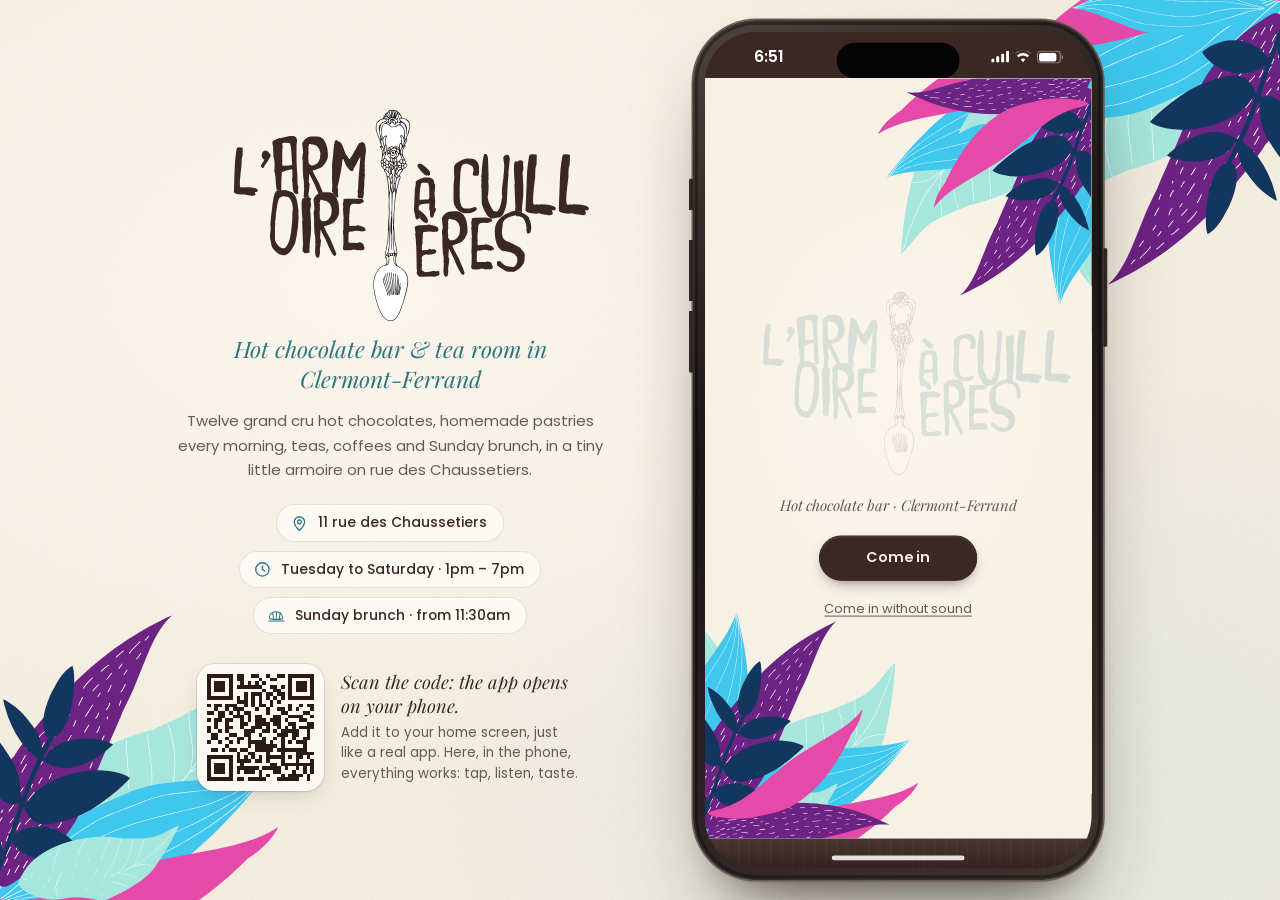
==== commit 6047e364: "Au-dessus de la devanture : l'immeuble, le chat, le ciel, la rue vue du dessus et le plan - Accueil " ====
--- a/index.html
+++ b/index.html
@@ -54,13 +54,13 @@
   if (lang === 'en') {
     d.lang = 'en';
     d.className += ' lang-en';
-    document.write('<script src="js/ac-en.js?v=20260928202524"><\/script>');
+    document.write('<script src="js/ac-en.js?v=20260928221810"><\/script>');
     setTimeout(function () { d.className += ' traduit'; }, 3000); // (si un script manquait : la page s'affiche quand même)
   }
 })();
 </script>
-<link rel="stylesheet" href="css/fonts.css?v=20260928202524">
-<link rel="stylesheet" href="css/armoire.css?v=20260928202524">
+<link rel="stylesheet" href="css/fonts.css?v=20260928221810">
+<link rel="stylesheet" href="css/armoire.css?v=20260928221810">
 <!-- JSONLD:DEBUT -->
 <script type="application/ld+json">{"@context":"https://schema.org","@type":["CafeOrCoffeeShop","Bakery"],"@id":"https://maliciousmusic.github.io/larmoire-a-cuilleres/#armoire","name":"L'Armoire à Cuillères","alternateName":"L'Armoire à cuillères, bar à chocolat","description":"Bar à chocolat et salon de thé : 12 chocolats chauds grands crus, pâtisseries faites maison, thés, cafés et brunch du dimanche.","url":"https://maliciousmusic.github.io/larmoire-a-cuilleres/","image":"https://maliciousmusic.github.io/larmoire-a-cuilleres/assets/img/og-armoire.jpg","logo":"https://maliciousmusic.github.io/larmoire-a-cuilleres/assets/icons/icon-512.png","telephone":"+33783412145","email":"hello@larmoireacuilleres.com","priceRange":"€","servesCuisine":["Chocolat chaud","Pâtisserie","Brunch","Salon de thé"],"address":{"@type":"PostalAddress","streetAddress":"11 rue des Chaussetiers","postalCode":"63000","addressLocality":"Clermont-Ferrand","addressRegion":"Auvergne-Rhône-Alpes","addressCountry":"FR"},"geo":{"@type":"GeoCoordinates","latitude":45.778325,"longitude":3.0841183},"hasMap":"https://www.google.com/maps/place/L%27Armoire+%C3%A0+cuill%C3%A8res/@45.778325,3.0841183,17z/data=!4m6!3m5!1s0x47f71bdd60ae5327:0x1307a65303df46c3!8m2!3d45.778325!4d3.0841183","openingHoursSpecification":[{"@type":"OpeningHoursSpecification","dayOfWeek":"https://schema.org/Sunday","opens":"11:00","closes":"19:00"},{"@type":"OpeningHoursSpecification","dayOfWeek":"https://schema.org/Tuesday","opens":"13:00","closes":"19:00"},{"@type":"OpeningHoursSpecification","dayOfWeek":"https://schema.org/Wednesday","opens":"13:00","closes":"19:00"},{"@type":"OpeningHoursSpecification","dayOfWeek":"https://schema.org/Thursday","opens":"13:00","closes":"19:00"},{"@type":"OpeningHoursSpecification","dayOfWeek":"https://schema.org/Friday","opens":"13:00","closes":"19:00"},{"@type":"OpeningHoursSpecification","dayOfWeek":"https://schema.org/Saturday","opens":"13:00","closes":"19:00"}],"acceptsReservations":"Brunch du dimanche uniquement, par téléphone ou SMS","sameAs":["https://www.instagram.com/larmoireacuilleres/","https://www.facebook.com/larmoireacuilleres"],"hasMenu":{"@type":"Menu","name":"La carte","inLanguage":"fr","hasMenuSection":[{"@type":"MenuSection","name":"Chocolats grands crus","hasMenuItem":[{"@type":"MenuItem","name":"Blanc Ivoire 33 %","description":"Chocolat blanc peu sucré, aux notes de gâteau au beurre & de vanille.","offers":{"@type":"Offer","price":"5.20","priceCurrency":"EUR"}},{"@type":"MenuItem","name":"Kewane 34 %","description":"Crémeux & réglissé.","offers":{"@type":"Offer","price":"5.20","priceCurrency":"EUR"}},{"@type":"MenuItem","name":"Caramélia 35 %","description":"Douceur sucrée & ronde.","offers":{"@type":"Offer","price":"5.20","priceCurrency":"EUR"}},{"@type":"MenuItem","name":"Elianza Lait 35 %","description":"Crème glacée, caramel au beurre, cacao grillé & miel de châtaignier.","offers":{"@type":"Offer","price":"5.20","priceCurrency":"EUR"}},{"@type":"MenuItem","name":"Vanuari Lait 39 %","description":"Lait entier aux notes sucrées.","offers":{"@type":"Offer","price":"5.20","priceCurrency":"EUR"}},{"@type":"MenuItem","name":"Z-Caramel 43 %","description":"Texture craquante de caramel.","offers":{"@type":"Offer","price":"5.20","priceCurrency":"EUR"}},{"@type":"MenuItem","name":"Elianza Noir 55 %","description":"Cacao grillé, réglisse, anis étoilé & vanille.","offers":{"@type":"Offer","price":"5.20","priceCurrency":"EUR"}},{"@type":"MenuItem","name":"Vanuari Noir 63 %","description":"Texture fluide et équilibrée, douceur du miel, fruits rouges & poivre.","offers":{"@type":"Offer","price":"5.20","priceCurrency":"EUR"}},{"@type":"MenuItem","name":"Z-Café 70 %","description":"Véritables grains de café broyés avec le cacao.","offers":{"@type":"Offer","price":"5.20","priceCurrency":"EUR"}},{"@type":"MenuItem","name":"Mokaya Noir 75 %","description":"Fruits exotiques, miel, amandes & noisettes grillées, cacao fin grillé et poivré, vanille.","offers":{"@type":"Offer","price":"5.20","priceCurrency":"EUR"}},{"@type":"MenuItem","name":"Arcango Noir 85 %","description":"Cacao grillé aux légères notes de châtaignes.","offers":{"@type":"Offer","price":"5.20","priceCurrency":"EUR"}},{"@type":"MenuItem","name":"Noir Infini 99 %","description":"La saveur la plus intense.","offers":{"@type":"Offer","price":"5.20","priceCurrency":"EUR"}}]},{"@type":"MenuSection","name":"Les classiques","hasMenuItem":[{"@type":"MenuItem","name":"Chocolat Soyeux","description":"Doux & non sucré.","offers":{"@type":"Offer","price":"4.70","priceCurrency":"EUR"}},{"@type":"MenuItem","name":"Chocolat Intense","description":"Épais & corsé, cannelle et miel.","offers":{"@type":"Offer","price":"5.20","priceCurrency":"EUR"}}]},{"@type":"MenuSection","name":"Chocolats gourmets","hasMenuItem":[{"@type":"MenuItem","name":"Praliné noisette","offers":{"@type":"Offer","price":"5.90","priceCurrency":"EUR"}},{"@type":"MenuItem","name":"Guimauve","offers":{"@type":"Offer","price":"5.90","priceCurrency":"EUR"}},{"@type":"MenuItem","name":"Coco façon Bounty","offers":{"@type":"Offer","price":"5.90","priceCurrency":"EUR"}}]},{"@type":"MenuSection","name":"Chocolats glacés","hasMenuItem":[{"@type":"MenuItem","name":"Chocolat frappé simple","offers":{"@type":"Offer","price":"5.50","priceCurrency":"EUR"}},{"@type":"MenuItem","name":"Mocha glacé","offers":{"@type":"Offer","price":"5.80","priceCurrency":"EUR"}}]},{"@type":"MenuSection","name":"Cafés","hasMenuItem":[{"@type":"MenuItem","name":"Espresso","offers":{"@type":"Offer","price":"1.60","priceCurrency":"EUR"}},{"@type":"MenuItem","name":"Lungo","offers":{"@type":"Offer","price":"1.80","priceCurrency":"EUR"}},{"@type":"MenuItem","name":"Cappuccino","offers":{"@type":"Offer","price":"3.90","priceCurrency":"EUR"}},{"@type":"MenuItem","name":"Café latte","offers":{"@type":"Offer","price":"4.50","priceCurrency":"EUR"}},{"@type":"MenuItem","name":"Café viennois","offers":{"@type":"Offer","price":"2.50","priceCurrency":"EUR"}},{"@type":"MenuItem","name":"Mocha","description":"Espresso, chocolat & lait.","offers":{"@type":"Offer","price":"4.50","priceCurrency":"EUR"}}]},{"@type":"MenuSection","name":"Spécialités","hasMenuItem":[{"@type":"MenuItem","name":"Chaï Latte","description":"Latte aux épices.","offers":{"@type":"Offer","price":"4.50","priceCurrency":"EUR"}},{"@type":"MenuItem","name":"Matcha Latte","offers":{"@type":"Offer","price":"5.50","priceCurrency":"EUR"}},{"@type":"MenuItem","name":"Matcha Fraise","offers":{"@type":"Offer","price":"6.00","priceCurrency":"EUR"}}]},{"@type":"MenuSection","name":"Thés & infusions","hasMenuItem":[{"@type":"MenuItem","name":"Montagne Bleue","description":"Thé noir, fraise & rhubarbe.","offers":{"@type":"Offer","price":"3.90","priceCurrency":"EUR"}},{"@type":"MenuItem","name":"Blue of London","description":"Thé noir du Yunnan & bergamote.","offers":{"@type":"Offer","price":"3.90","priceCurrency":"EUR"}},{"@type":"MenuItem","name":"Thé des Alizés","description":"Thé vert, pêche blanche & fleur d'oranger.","offers":{"@type":"Offer","price":"3.90","priceCurrency":"EUR"}},{"@type":"MenuItem","name":"Thé des Fakirs","description":"Thé vert, cardamome, gingembre & agrumes.","offers":{"@type":"Offer","price":"3.90","priceCurrency":"EUR"}},{"@type":"MenuItem","name":"Thé Merveilleux","description":"Thé vert, amandes caramélisées & pistache.","offers":{"@type":"Offer","price":"3.90","priceCurrency":"EUR"}},{"@type":"MenuItem","name":"Limoncha","description":"Thé vert & noir aux influences japonaises, riz grillé, amandes & citron.","offers":{"@type":"Offer","price":"3.90","priceCurrency":"EUR"}},{"@type":"MenuItem","name":"Mama Relax","description":"Infusion BIO, mélisse & lavande.","offers":{"@type":"Offer","price":"3.90","priceCurrency":"EUR"}},{"@type":"MenuItem","name":"L'Herboriste","description":"Infusion BIO, curcuma, réglisse & verveine.","offers":{"@type":"Offer","price":"3.90","priceCurrency":"EUR"}},{"@type":"MenuItem","name":"Paris for You","description":"Thé vert, litchi, framboise & notes de rose.","offers":{"@type":"Offer","price":"3.90","priceCurrency":"EUR"}},{"@type":"MenuItem","name":"Louvre côté Jardin","description":"Thé vert, pomme, prune & coing.","offers":{"@type":"Offer","price":"3.90","priceCurrency":"EUR"}}]},{"@type":"MenuSection","name":"Boissons fraîches","hasMenuItem":[{"@type":"MenuItem","name":"Matcha glacé","offers":{"@type":"Offer","price":"5.50","priceCurrency":"EUR"}},{"@type":"MenuItem","name":"Sodas","description":"Coca-Cola, Coca-Cola Zéro, ou limonade Lorina.","offers":{"@type":"Offer","price":"4.00","priceCurrency":"EUR"}},{"@type":"MenuItem","name":"Jus de fruits","offers":{"@type":"Offer","price":"4.00","priceCurrency":"EUR"}},{"@type":"MenuItem","name":"Citronnade maison","offers":{"@type":"Offer","price":"4.50","priceCurrency":"EUR"}},{"@type":"MenuItem","name":"Thé glacé maison","description":"Pêche, sureau, framboise ou citron.","offers":{"@type":"Offer","price":"4.00","priceCurrency":"EUR"}},{"@type":"MenuItem","name":"Sirop à l'eau","offers":{"@type":"Offer","price":"2.00","priceCurrency":"EUR"}}]},{"@type":"MenuSection","name":"Gâteaux","hasMenuItem":[{"@type":"MenuItem","name":"Fondant chocolat noir","description":"Pointe de sel.","offers":{"@type":"Offer","price":"5.50","priceCurrency":"EUR"}},{"@type":"MenuItem","name":"Fondant chocolat au lait","offers":{"@type":"Offer","price":"5.50","priceCurrency":"EUR"}},{"@type":"MenuItem","name":"Brownie","offers":{"@type":"Offer","price":"5.50","priceCurrency":"EUR"}},{"@type":"MenuItem","name":"Cheesecake","offers":{"@type":"Offer","price":"5.50","priceCurrency":"EUR"}},{"@type":"MenuItem","name":"Cookie","offers":{"@type":"Offer","price":"3.90","priceCurrency":"EUR"}},{"@type":"MenuItem","name":"Cake","offers":{"@type":"Offer","price":"4.90","priceCurrency":"EUR"}}]},{"@type":"MenuSection","name":"Pour les petits bidons","hasMenuItem":[{"@type":"MenuItem","name":"Formule enfant","description":"Verre de lait spéculoos-vanille, chocolat chaud ou boisson fraîche + petite part de gâteau.","offers":{"@type":"Offer","price":"5.60","priceCurrency":"EUR"}}]},{"@type":"MenuSection","name":"Brunch du dimanche","hasMenuItem":[{"@type":"MenuItem","name":"Brunch du dimanche","description":"Un plat salé au choix (accompagné de sa salade fraîche), Une boisson chaude au choix (café, thé ou chocolat chaud), Un jus de pomme, Notre délicieux cookie (la petite touche sucrée signée L’Armoire), et buffet à volonté.","offers":{"@type":"Offer","price":"23.00","priceCurrency":"EUR"}}]}]},"foundingDate":"2013"}</script>
 <script type="application/ld+json">{"@context":"https://schema.org","@type":"FAQPage","mainEntity":[{"@type":"Question","name":"Peut-on réserver pour le goûter ?","acceptedAnswer":{"@type":"Answer","text":"Non : pour le goûter, on vient comme on est, sans réservation. L'Armoire est toute petite ; en semaine ou en début d'après-midi, on trouve plus facilement une place."}},{"@type":"Question","name":"Comment réserver le brunch du dimanche ?","acceptedAnswer":{"@type":"Answer","text":"Par téléphone ou SMS au 07 83 41 21 45. Le brunch est servi tous les dimanches à partir de 11h30, 23 € par personne ; les places sont limitées."}},{"@type":"Question","name":"Le chocolat chaud est-il servi bouillant ?","acceptedAnswer":{"@type":"Answer","text":"Non : il est préparé à la minute et servi autour de 65 °C, la température où l'on sent le mieux ses arômes."}},{"@type":"Question","name":"Y a-t-il des laits végétaux ?","acceptedAnswer":{"@type":"Answer","text":"Oui : avoine, coco ou amande, pour 0,50 € de plus. Arômes (vanille, caramel, spéculoos, praliné noisette) : 0,30 €."}},{"@type":"Question","name":"Peut-on commander un gâteau entier ?","acceptedAnswer":{"@type":"Answer","text":"Oui, au moins 24 h à l'avance, par e-mail à hello@larmoireacuilleres.com."}},{"@type":"Question","name":"Tout est-il fait maison ?","acceptedAnswer":{"@type":"Answer","text":"Oui : les pâtisseries sont préparées chaque jour dans notre labo, rue des Chaussetiers, avec du lait bio, du miel et de la farine de producteurs d'Auvergne."}}]}</script>
@@ -180,6 +180,13 @@
   <!-- ======================= ACCUEIL ======================= -->
   <section class="view" id="accueil" data-view="accueil" aria-labelledby="accueil-titre">
     <div class="view-scroll">
+      <!-- au-dessus de la devanture (on remonte) : le reste de l'immeuble, puis, derrière lui, le ciel ; la rue vue du
+           dessus et le plan du quartier (js/ac-ville.js ; construits à la première remontée) -->
+      <div class="ville" id="ville">
+        <div class="ville-scene" id="ville-scene"></div>
+        <div class="ville-course" id="ville-course" aria-hidden="true"></div>
+        <div class="ville-immeuble" id="ville-immeuble" aria-hidden="true"></div>
+      </div>
       <div class="scene" id="scene-facade">
         <div class="facade-host" id="facade-host"></div>
         <!-- la langue : un petit menu discret, en haut à gauche de la devanture -->
@@ -685,16 +692,17 @@
 
 <div class="toast" id="toast" role="status" aria-live="polite"></div>
 
-<script src="js/ac-core.js?v=20260928202524"></script>
-<script src="js/ac-data.js?v=20260928202524"></script>
-<script src="js/ac-brand.js?v=20260928202524"></script>
-<script src="js/ac-facade.js?v=20260928202524"></script>
-<script src="js/ac-splash.js?v=20260928202524"></script>
-<script src="js/ac-table.js?v=20260928202524"></script>
-<script src="js/ac-carte.js?v=20260928202524"></script>
-<script src="js/ac-brunch.js?v=20260928202524"></script>
-<script src="js/ac-fidelite.js?v=20260928202524"></script>
-<script src="js/ac-nous.js?v=20260928202524"></script>
-<script src="js/ac-app.js?v=20260928202524"></script>
+<script src="js/ac-core.js?v=20260928221810"></script>
+<script src="js/ac-data.js?v=20260928221810"></script>
+<script src="js/ac-brand.js?v=20260928221810"></script>
+<script src="js/ac-facade.js?v=20260928221810"></script>
+<script src="js/ac-splash.js?v=20260928221810"></script>
+<script src="js/ac-table.js?v=20260928221810"></script>
+<script src="js/ac-carte.js?v=20260928221810"></script>
+<script src="js/ac-brunch.js?v=20260928221810"></script>
+<script src="js/ac-fidelite.js?v=20260928221810"></script>
+<script src="js/ac-nous.js?v=20260928221810"></script>
+<script src="js/ac-ville.js?v=20260928221810"></script>
+<script src="js/ac-app.js?v=20260928221810"></script>
 </body>
 </html>
--- a/css/armoire.css
+++ b/css/armoire.css
@@ -178,6 +178,71 @@
   mask-image: linear-gradient(to bottom, transparent, #000 36%, rgba(0, 0, 0, .5) 62%, transparent);
 }
 #accueil .contenu { position: relative; z-index: 1; }
+/* au-dessus de la devanture (js/ac-ville.js) : la scène (le ciel, la rue vue du dessus, le plan), figée en haut de
+   l'écran, derrière l'immeuble qui remonte devant elle ; les hauteurs sont posées par le script (0 sans lui) */
+.ville { position: relative; }
+.ville-scene {
+  position: sticky; top: 0; z-index: 0; height: 0; overflow: hidden; content-visibility: auto;
+  perspective: 700px; perspective-origin: 50% 30%;
+  background: linear-gradient(to top, #D4EAF2 0%, #9FCDE6 38%, #6BAAD8 100%);
+}
+.ville-scene.nuit { background: linear-gradient(to top, #2A365E 0%, #121C3C 45%, #070B1C 100%); }
+/* le ciel : le jour, le soleil (ses rayons tournent) et des nuages qui passent ; le soir, la lune, les étoiles qui
+   scintillent, des nuages éclairés par-dessus, une étoile filante de temps en temps (js/ac-ville.js) */
+.vs-ciel, .vc-jour, .vc-nuit { position: absolute; inset: 0; pointer-events: none; }
+.vs-ciel svg { position: absolute; display: block; max-width: none; }
+.vc-soleil, .vc-rayons { right: 4%; top: 3%; width: 150px; height: 150px; }
+.vc-lune { right: 5%; top: 2%; width: 150px; height: 150px; }
+.vc-nuage { width: 150px; height: 64px; will-change: transform; }
+.vc-nuage.n1 { left: 3%; top: 15%; }
+.vc-nuage.n2 { left: 50%; top: 27%; width: 120px; height: 51px; }
+.vc-nuage.n3 { left: 16%; top: 36%; width: 96px; height: 41px; }
+.vc-nuage.n4 { left: 30%; top: 4%; width: 110px; height: 47px; }
+.vc-nuage.nn1 { left: 6%; top: 21%; }
+.vc-nuage.nn2 { left: 54%; top: 31%; width: 130px; height: 55px; }
+.vc-etoiles { left: 0; top: 0; width: 100%; height: 72%; }
+.vc-filante {
+  position: absolute; width: 120px; height: 2px; border-radius: 2px; opacity: 0; transform-origin: 0 50%;
+  background: linear-gradient(to right, #FFFDF4, rgba(255, 253, 244, 0)); box-shadow: 0 0 6px 1px rgba(255, 250, 225, .45);
+}
+.ville-course { height: 0; }
+.ville-immeuble { position: relative; z-index: 1; height: 0; content-visibility: auto; }
+.ville-immeuble .ville-svg { display: block; width: 100%; height: 100%; }
+.ville-svg .nuit-seul { display: none; }
+.ville-svg.nuit .nuit-seul { display: inline; }
+/* le sol : bien plus grand que l'écran (couché dans la bascule, on n'en voit jamais les bords) ; son lointain se fond
+   dans le ciel */
+.vs-sol {
+  position: absolute; left: -100%; right: -100%; top: -150%; bottom: 0; overflow: hidden; transform-origin: 50% 100%; background: #F1E9DA;
+  -webkit-mask-image: linear-gradient(to top, #000 55%, transparent 88%); mask-image: linear-gradient(to top, #000 55%, transparent 88%);
+}
+.vs-toile { position: absolute; left: 0; top: 0; max-width: none; transform-origin: 0 0; will-change: transform, opacity; }
+.vs-voile { position: absolute; inset: 0; background: #101a36; opacity: 0; pointer-events: none; }
+.vs-lueur { mix-blend-mode: screen; }
+.vs-etiquettes { position: absolute; inset: 0; pointer-events: none; }
+.vs-lieu {
+  position: absolute; left: 0; top: 0; white-space: nowrap; font-size: 11px; font-weight: 600; letter-spacing: .02em; color: #4A3A33;
+  text-shadow: 0 0 3px #F4ECDF, 0 0 3px #F4ECDF, 0 0 2px #F4ECDF; will-change: transform, opacity; opacity: 0;
+}
+.vs-lieu.vs-culte { color: #3B3540; }
+.vs-lieu.vs-parc { color: #3F6A36; font-style: italic; }
+.vs-lieu.vs-rue { font-family: var(--serif); font-style: italic; font-weight: 400; font-size: 12.5px; color: #3B2723; text-shadow: 0 0 3px #EADFCB, 0 0 3px #EADFCB; }
+.vs-epingle { position: absolute; left: 0; top: 0; width: 40px; height: 52px; transform-origin: 20px 52px; will-change: transform, opacity; opacity: 0; pointer-events: none; }
+.vs-epingle svg { display: block; width: 40px; height: 52px; filter: drop-shadow(0 3px 3px rgba(42, 27, 24, .35)); }
+.vs-epingle-nom {
+  position: absolute; left: 50%; bottom: 58px; transform: translateX(-50%); white-space: nowrap; padding: 4px 10px; border-radius: 99px;
+  background: var(--choco); color: var(--papier); font-family: var(--lettres); font-size: 15px; line-height: 1.1; opacity: 0; transition: opacity .4s ease;
+}
+.vs-epingle.nomme .vs-epingle-nom { opacity: 1; }
+.vs-info {
+  position: absolute; left: 12px; right: 12px; bottom: 14px; padding: 14px 16px 10px; border-radius: 18px; text-align: center;
+  background: rgba(247, 240, 228, .96); box-shadow: 0 10px 30px -12px rgba(42, 27, 24, .45); opacity: 0; pointer-events: none;
+}
+.vs-nom { margin: 0; font-family: var(--lettres); font-size: 24px; line-height: 1; color: var(--choco); }
+.vs-adr { margin: 4px 0 10px; font-size: 13px; color: var(--encre-2); }
+.vs-actions { display: flex; gap: 8px; justify-content: center; flex-wrap: wrap; }
+.vs-actions .btn { min-height: 38px; padding: 0 16px; font-size: 14px; }
+.vs-osm { margin: 8px 0 0; font-size: 10.5px; color: var(--encre-2); opacity: .8; }
 .facade-host { position: absolute; inset: 0; }
 .facade-host .fa-cam { position: absolute; inset: 0; }
 .facade-host svg.facade { width: 100%; height: 100%; }
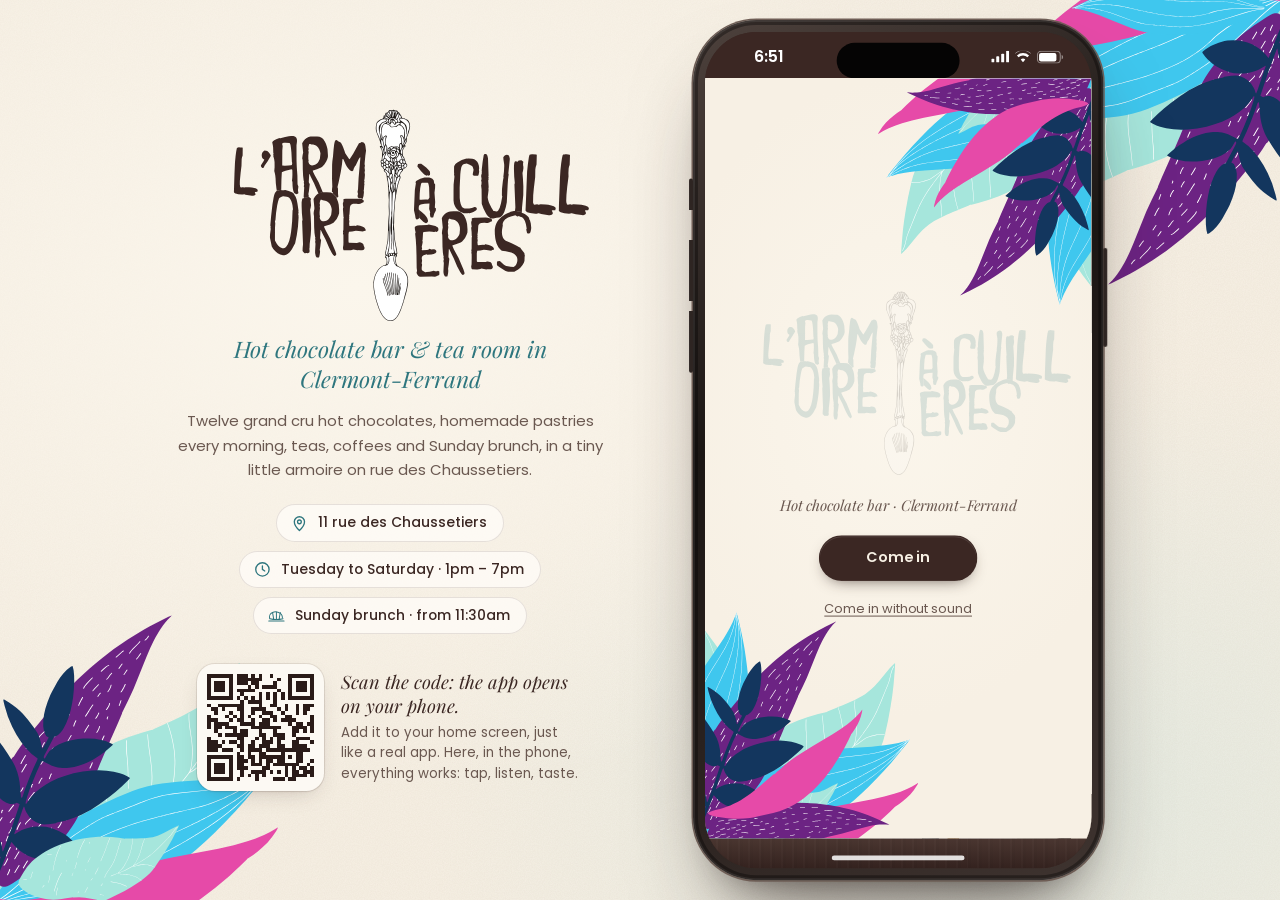
==== commit e6c48a80: "Carte fidélité : code équipe de la maquette 000000 Plus simple à essayer pendant la démonstration ; " ====
--- a/index.html
+++ b/index.html
@@ -54,13 +54,13 @@
   if (lang === 'en') {
     d.lang = 'en';
     d.className += ' lang-en';
-    document.write('<script src="js/ac-en.js?v=20260928221810"><\/script>');
+    document.write('<script src="js/ac-en.js?v=20261002130344"><\/script>');
     setTimeout(function () { d.className += ' traduit'; }, 3000); // (si un script manquait : la page s'affiche quand même)
   }
 })();
 </script>
-<link rel="stylesheet" href="css/fonts.css?v=20260928221810">
-<link rel="stylesheet" href="css/armoire.css?v=20260928221810">
+<link rel="stylesheet" href="css/fonts.css?v=20261002130344">
+<link rel="stylesheet" href="css/armoire.css?v=20261002130344">
 <!-- JSONLD:DEBUT -->
 <script type="application/ld+json">{"@context":"https://schema.org","@type":["CafeOrCoffeeShop","Bakery"],"@id":"https://maliciousmusic.github.io/larmoire-a-cuilleres/#armoire","name":"L'Armoire à Cuillères","alternateName":"L'Armoire à cuillères, bar à chocolat","description":"Bar à chocolat et salon de thé : 12 chocolats chauds grands crus, pâtisseries faites maison, thés, cafés et brunch du dimanche.","url":"https://maliciousmusic.github.io/larmoire-a-cuilleres/","image":"https://maliciousmusic.github.io/larmoire-a-cuilleres/assets/img/og-armoire.jpg","logo":"https://maliciousmusic.github.io/larmoire-a-cuilleres/assets/icons/icon-512.png","telephone":"+33783412145","email":"hello@larmoireacuilleres.com","priceRange":"€","servesCuisine":["Chocolat chaud","Pâtisserie","Brunch","Salon de thé"],"address":{"@type":"PostalAddress","streetAddress":"11 rue des Chaussetiers","postalCode":"63000","addressLocality":"Clermont-Ferrand","addressRegion":"Auvergne-Rhône-Alpes","addressCountry":"FR"},"geo":{"@type":"GeoCoordinates","latitude":45.778325,"longitude":3.0841183},"hasMap":"https://www.google.com/maps/place/L%27Armoire+%C3%A0+cuill%C3%A8res/@45.778325,3.0841183,17z/data=!4m6!3m5!1s0x47f71bdd60ae5327:0x1307a65303df46c3!8m2!3d45.778325!4d3.0841183","openingHoursSpecification":[{"@type":"OpeningHoursSpecification","dayOfWeek":"https://schema.org/Sunday","opens":"11:00","closes":"19:00"},{"@type":"OpeningHoursSpecification","dayOfWeek":"https://schema.org/Tuesday","opens":"13:00","closes":"19:00"},{"@type":"OpeningHoursSpecification","dayOfWeek":"https://schema.org/Wednesday","opens":"13:00","closes":"19:00"},{"@type":"OpeningHoursSpecification","dayOfWeek":"https://schema.org/Thursday","opens":"13:00","closes":"19:00"},{"@type":"OpeningHoursSpecification","dayOfWeek":"https://schema.org/Friday","opens":"13:00","closes":"19:00"},{"@type":"OpeningHoursSpecification","dayOfWeek":"https://schema.org/Saturday","opens":"13:00","closes":"19:00"}],"acceptsReservations":"Brunch du dimanche uniquement, par téléphone ou SMS","sameAs":["https://www.instagram.com/larmoireacuilleres/","https://www.facebook.com/larmoireacuilleres"],"hasMenu":{"@type":"Menu","name":"La carte","inLanguage":"fr","hasMenuSection":[{"@type":"MenuSection","name":"Chocolats grands crus","hasMenuItem":[{"@type":"MenuItem","name":"Blanc Ivoire 33 %","description":"Chocolat blanc peu sucré, aux notes de gâteau au beurre & de vanille.","offers":{"@type":"Offer","price":"5.20","priceCurrency":"EUR"}},{"@type":"MenuItem","name":"Kewane 34 %","description":"Crémeux & réglissé.","offers":{"@type":"Offer","price":"5.20","priceCurrency":"EUR"}},{"@type":"MenuItem","name":"Caramélia 35 %","description":"Douceur sucrée & ronde.","offers":{"@type":"Offer","price":"5.20","priceCurrency":"EUR"}},{"@type":"MenuItem","name":"Elianza Lait 35 %","description":"Crème glacée, caramel au beurre, cacao grillé & miel de châtaignier.","offers":{"@type":"Offer","price":"5.20","priceCurrency":"EUR"}},{"@type":"MenuItem","name":"Vanuari Lait 39 %","description":"Lait entier aux notes sucrées.","offers":{"@type":"Offer","price":"5.20","priceCurrency":"EUR"}},{"@type":"MenuItem","name":"Z-Caramel 43 %","description":"Texture craquante de caramel.","offers":{"@type":"Offer","price":"5.20","priceCurrency":"EUR"}},{"@type":"MenuItem","name":"Elianza Noir 55 %","description":"Cacao grillé, réglisse, anis étoilé & vanille.","offers":{"@type":"Offer","price":"5.20","priceCurrency":"EUR"}},{"@type":"MenuItem","name":"Vanuari Noir 63 %","description":"Texture fluide et équilibrée, douceur du miel, fruits rouges & poivre.","offers":{"@type":"Offer","price":"5.20","priceCurrency":"EUR"}},{"@type":"MenuItem","name":"Z-Café 70 %","description":"Véritables grains de café broyés avec le cacao.","offers":{"@type":"Offer","price":"5.20","priceCurrency":"EUR"}},{"@type":"MenuItem","name":"Mokaya Noir 75 %","description":"Fruits exotiques, miel, amandes & noisettes grillées, cacao fin grillé et poivré, vanille.","offers":{"@type":"Offer","price":"5.20","priceCurrency":"EUR"}},{"@type":"MenuItem","name":"Arcango Noir 85 %","description":"Cacao grillé aux légères notes de châtaignes.","offers":{"@type":"Offer","price":"5.20","priceCurrency":"EUR"}},{"@type":"MenuItem","name":"Noir Infini 99 %","description":"La saveur la plus intense.","offers":{"@type":"Offer","price":"5.20","priceCurrency":"EUR"}}]},{"@type":"MenuSection","name":"Les classiques","hasMenuItem":[{"@type":"MenuItem","name":"Chocolat Soyeux","description":"Doux & non sucré.","offers":{"@type":"Offer","price":"4.70","priceCurrency":"EUR"}},{"@type":"MenuItem","name":"Chocolat Intense","description":"Épais & corsé, cannelle et miel.","offers":{"@type":"Offer","price":"5.20","priceCurrency":"EUR"}}]},{"@type":"MenuSection","name":"Chocolats gourmets","hasMenuItem":[{"@type":"MenuItem","name":"Praliné noisette","offers":{"@type":"Offer","price":"5.90","priceCurrency":"EUR"}},{"@type":"MenuItem","name":"Guimauve","offers":{"@type":"Offer","price":"5.90","priceCurrency":"EUR"}},{"@type":"MenuItem","name":"Coco façon Bounty","offers":{"@type":"Offer","price":"5.90","priceCurrency":"EUR"}}]},{"@type":"MenuSection","name":"Chocolats glacés","hasMenuItem":[{"@type":"MenuItem","name":"Chocolat frappé simple","offers":{"@type":"Offer","price":"5.50","priceCurrency":"EUR"}},{"@type":"MenuItem","name":"Mocha glacé","offers":{"@type":"Offer","price":"5.80","priceCurrency":"EUR"}}]},{"@type":"MenuSection","name":"Cafés","hasMenuItem":[{"@type":"MenuItem","name":"Espresso","offers":{"@type":"Offer","price":"1.60","priceCurrency":"EUR"}},{"@type":"MenuItem","name":"Lungo","offers":{"@type":"Offer","price":"1.80","priceCurrency":"EUR"}},{"@type":"MenuItem","name":"Cappuccino","offers":{"@type":"Offer","price":"3.90","priceCurrency":"EUR"}},{"@type":"MenuItem","name":"Café latte","offers":{"@type":"Offer","price":"4.50","priceCurrency":"EUR"}},{"@type":"MenuItem","name":"Café viennois","offers":{"@type":"Offer","price":"2.50","priceCurrency":"EUR"}},{"@type":"MenuItem","name":"Mocha","description":"Espresso, chocolat & lait.","offers":{"@type":"Offer","price":"4.50","priceCurrency":"EUR"}}]},{"@type":"MenuSection","name":"Spécialités","hasMenuItem":[{"@type":"MenuItem","name":"Chaï Latte","description":"Latte aux épices.","offers":{"@type":"Offer","price":"4.50","priceCurrency":"EUR"}},{"@type":"MenuItem","name":"Matcha Latte","offers":{"@type":"Offer","price":"5.50","priceCurrency":"EUR"}},{"@type":"MenuItem","name":"Matcha Fraise","offers":{"@type":"Offer","price":"6.00","priceCurrency":"EUR"}}]},{"@type":"MenuSection","name":"Thés & infusions","hasMenuItem":[{"@type":"MenuItem","name":"Montagne Bleue","description":"Thé noir, fraise & rhubarbe.","offers":{"@type":"Offer","price":"3.90","priceCurrency":"EUR"}},{"@type":"MenuItem","name":"Blue of London","description":"Thé noir du Yunnan & bergamote.","offers":{"@type":"Offer","price":"3.90","priceCurrency":"EUR"}},{"@type":"MenuItem","name":"Thé des Alizés","description":"Thé vert, pêche blanche & fleur d'oranger.","offers":{"@type":"Offer","price":"3.90","priceCurrency":"EUR"}},{"@type":"MenuItem","name":"Thé des Fakirs","description":"Thé vert, cardamome, gingembre & agrumes.","offers":{"@type":"Offer","price":"3.90","priceCurrency":"EUR"}},{"@type":"MenuItem","name":"Thé Merveilleux","description":"Thé vert, amandes caramélisées & pistache.","offers":{"@type":"Offer","price":"3.90","priceCurrency":"EUR"}},{"@type":"MenuItem","name":"Limoncha","description":"Thé vert & noir aux influences japonaises, riz grillé, amandes & citron.","offers":{"@type":"Offer","price":"3.90","priceCurrency":"EUR"}},{"@type":"MenuItem","name":"Mama Relax","description":"Infusion BIO, mélisse & lavande.","offers":{"@type":"Offer","price":"3.90","priceCurrency":"EUR"}},{"@type":"MenuItem","name":"L'Herboriste","description":"Infusion BIO, curcuma, réglisse & verveine.","offers":{"@type":"Offer","price":"3.90","priceCurrency":"EUR"}},{"@type":"MenuItem","name":"Paris for You","description":"Thé vert, litchi, framboise & notes de rose.","offers":{"@type":"Offer","price":"3.90","priceCurrency":"EUR"}},{"@type":"MenuItem","name":"Louvre côté Jardin","description":"Thé vert, pomme, prune & coing.","offers":{"@type":"Offer","price":"3.90","priceCurrency":"EUR"}}]},{"@type":"MenuSection","name":"Boissons fraîches","hasMenuItem":[{"@type":"MenuItem","name":"Matcha glacé","offers":{"@type":"Offer","price":"5.50","priceCurrency":"EUR"}},{"@type":"MenuItem","name":"Sodas","description":"Coca-Cola, Coca-Cola Zéro, ou limonade Lorina.","offers":{"@type":"Offer","price":"4.00","priceCurrency":"EUR"}},{"@type":"MenuItem","name":"Jus de fruits","offers":{"@type":"Offer","price":"4.00","priceCurrency":"EUR"}},{"@type":"MenuItem","name":"Citronnade maison","offers":{"@type":"Offer","price":"4.50","priceCurrency":"EUR"}},{"@type":"MenuItem","name":"Thé glacé maison","description":"Pêche, sureau, framboise ou citron.","offers":{"@type":"Offer","price":"4.00","priceCurrency":"EUR"}},{"@type":"MenuItem","name":"Sirop à l'eau","offers":{"@type":"Offer","price":"2.00","priceCurrency":"EUR"}}]},{"@type":"MenuSection","name":"Gâteaux","hasMenuItem":[{"@type":"MenuItem","name":"Fondant chocolat noir","description":"Pointe de sel.","offers":{"@type":"Offer","price":"5.50","priceCurrency":"EUR"}},{"@type":"MenuItem","name":"Fondant chocolat au lait","offers":{"@type":"Offer","price":"5.50","priceCurrency":"EUR"}},{"@type":"MenuItem","name":"Brownie","offers":{"@type":"Offer","price":"5.50","priceCurrency":"EUR"}},{"@type":"MenuItem","name":"Cheesecake","offers":{"@type":"Offer","price":"5.50","priceCurrency":"EUR"}},{"@type":"MenuItem","name":"Cookie","offers":{"@type":"Offer","price":"3.90","priceCurrency":"EUR"}},{"@type":"MenuItem","name":"Cake","offers":{"@type":"Offer","price":"4.90","priceCurrency":"EUR"}}]},{"@type":"MenuSection","name":"Pour les petits bidons","hasMenuItem":[{"@type":"MenuItem","name":"Formule enfant","description":"Verre de lait spéculoos-vanille, chocolat chaud ou boisson fraîche + petite part de gâteau.","offers":{"@type":"Offer","price":"5.60","priceCurrency":"EUR"}}]},{"@type":"MenuSection","name":"Brunch du dimanche","hasMenuItem":[{"@type":"MenuItem","name":"Brunch du dimanche","description":"Un plat salé au choix (accompagné de sa salade fraîche), Une boisson chaude au choix (café, thé ou chocolat chaud), Un jus de pomme, Notre délicieux cookie (la petite touche sucrée signée L’Armoire), et buffet à volonté.","offers":{"@type":"Offer","price":"23.00","priceCurrency":"EUR"}}]}]},"foundingDate":"2013"}</script>
 <script type="application/ld+json">{"@context":"https://schema.org","@type":"FAQPage","mainEntity":[{"@type":"Question","name":"Peut-on réserver pour le goûter ?","acceptedAnswer":{"@type":"Answer","text":"Non : pour le goûter, on vient comme on est, sans réservation. L'Armoire est toute petite ; en semaine ou en début d'après-midi, on trouve plus facilement une place."}},{"@type":"Question","name":"Comment réserver le brunch du dimanche ?","acceptedAnswer":{"@type":"Answer","text":"Par téléphone ou SMS au 07 83 41 21 45. Le brunch est servi tous les dimanches à partir de 11h30, 23 € par personne ; les places sont limitées."}},{"@type":"Question","name":"Le chocolat chaud est-il servi bouillant ?","acceptedAnswer":{"@type":"Answer","text":"Non : il est préparé à la minute et servi autour de 65 °C, la température où l'on sent le mieux ses arômes."}},{"@type":"Question","name":"Y a-t-il des laits végétaux ?","acceptedAnswer":{"@type":"Answer","text":"Oui : avoine, coco ou amande, pour 0,50 € de plus. Arômes (vanille, caramel, spéculoos, praliné noisette) : 0,30 €."}},{"@type":"Question","name":"Peut-on commander un gâteau entier ?","acceptedAnswer":{"@type":"Answer","text":"Oui, au moins 24 h à l'avance, par e-mail à hello@larmoireacuilleres.com."}},{"@type":"Question","name":"Tout est-il fait maison ?","acceptedAnswer":{"@type":"Answer","text":"Oui : les pâtisseries sont préparées chaque jour dans notre labo, rue des Chaussetiers, avec du lait bio, du miel et de la farine de producteurs d'Auvergne."}}]}</script>
@@ -692,17 +692,17 @@
 
 <div class="toast" id="toast" role="status" aria-live="polite"></div>
 
-<script src="js/ac-core.js?v=20260928221810"></script>
-<script src="js/ac-data.js?v=20260928221810"></script>
-<script src="js/ac-brand.js?v=20260928221810"></script>
-<script src="js/ac-facade.js?v=20260928221810"></script>
-<script src="js/ac-splash.js?v=20260928221810"></script>
-<script src="js/ac-table.js?v=20260928221810"></script>
-<script src="js/ac-carte.js?v=20260928221810"></script>
-<script src="js/ac-brunch.js?v=20260928221810"></script>
-<script src="js/ac-fidelite.js?v=20260928221810"></script>
-<script src="js/ac-nous.js?v=20260928221810"></script>
-<script src="js/ac-ville.js?v=20260928221810"></script>
-<script src="js/ac-app.js?v=20260928221810"></script>
+<script src="js/ac-core.js?v=20261002130344"></script>
+<script src="js/ac-data.js?v=20261002130344"></script>
+<script src="js/ac-brand.js?v=20261002130344"></script>
+<script src="js/ac-facade.js?v=20261002130344"></script>
+<script src="js/ac-splash.js?v=20261002130344"></script>
+<script src="js/ac-table.js?v=20261002130344"></script>
+<script src="js/ac-carte.js?v=20261002130344"></script>
+<script src="js/ac-brunch.js?v=20261002130344"></script>
+<script src="js/ac-fidelite.js?v=20261002130344"></script>
+<script src="js/ac-nous.js?v=20261002130344"></script>
+<script src="js/ac-ville.js?v=20261002130344"></script>
+<script src="js/ac-app.js?v=20261002130344"></script>
 </body>
 </html>
